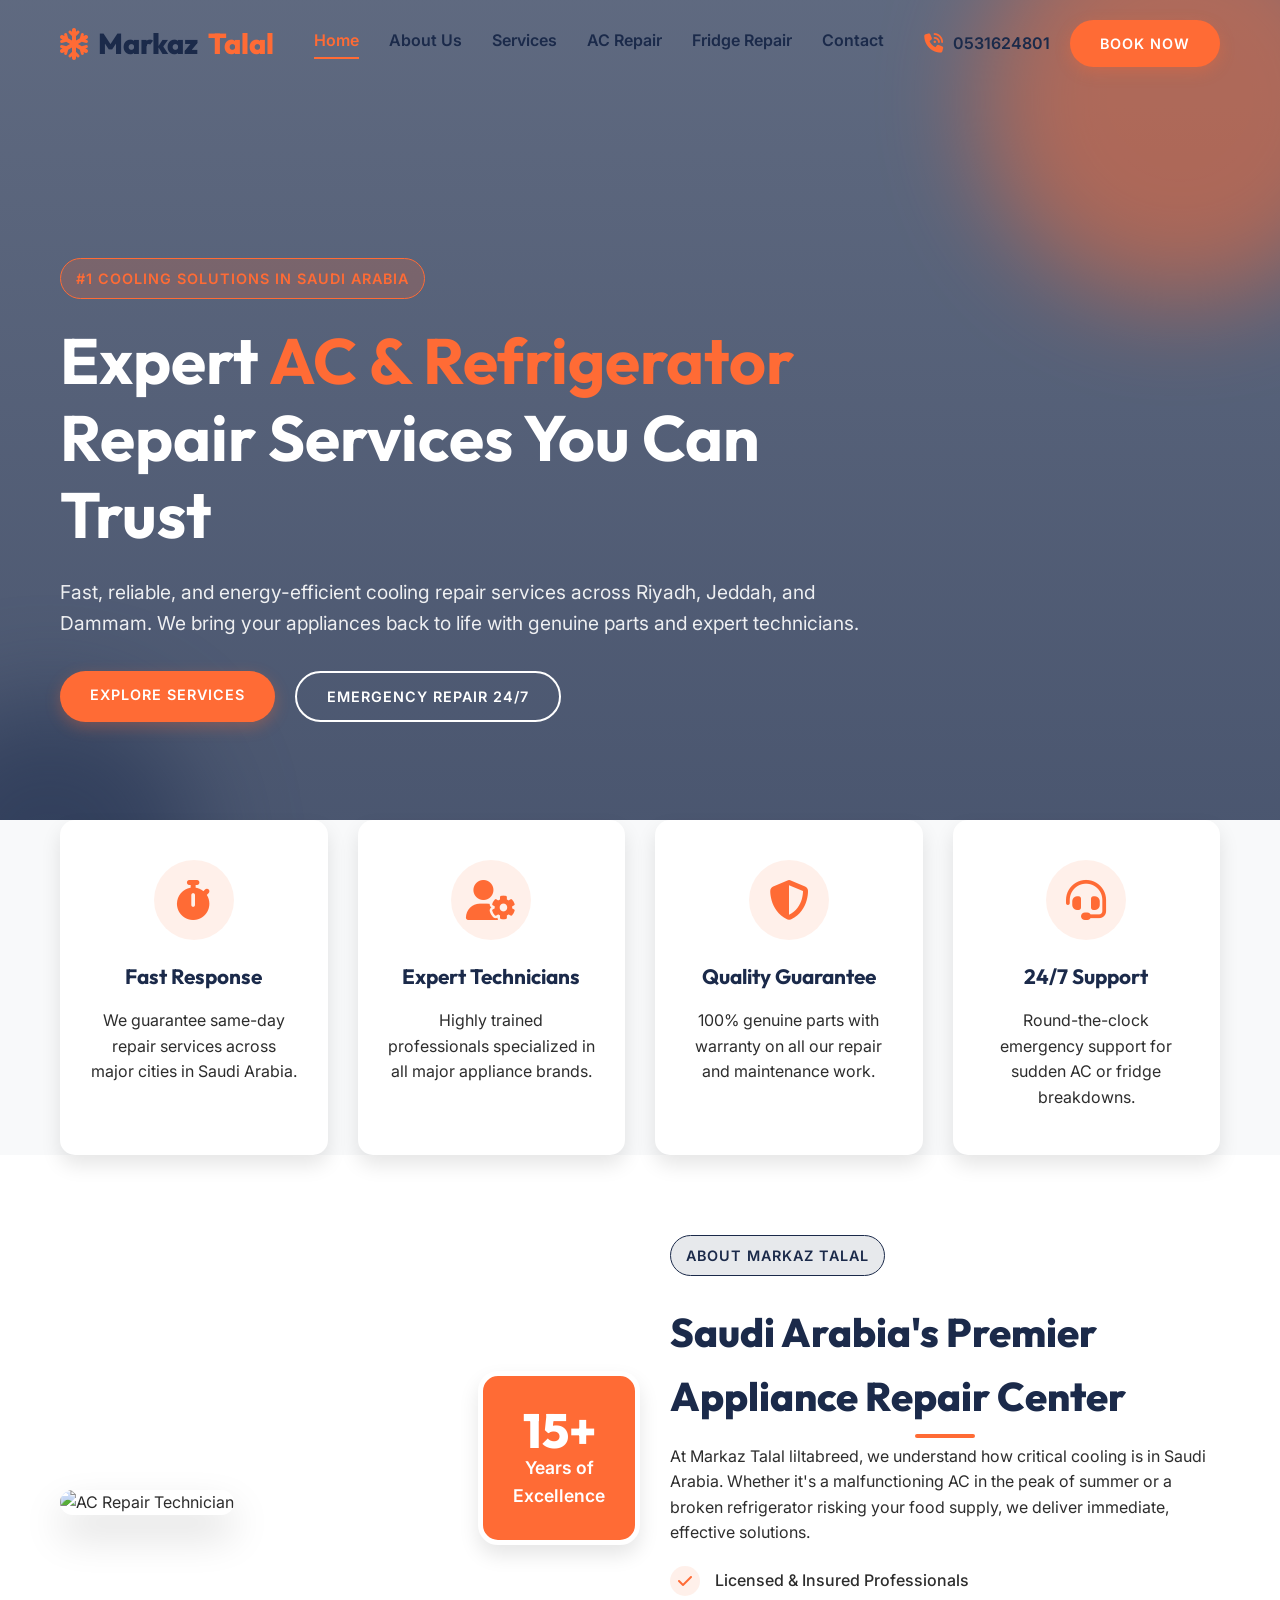
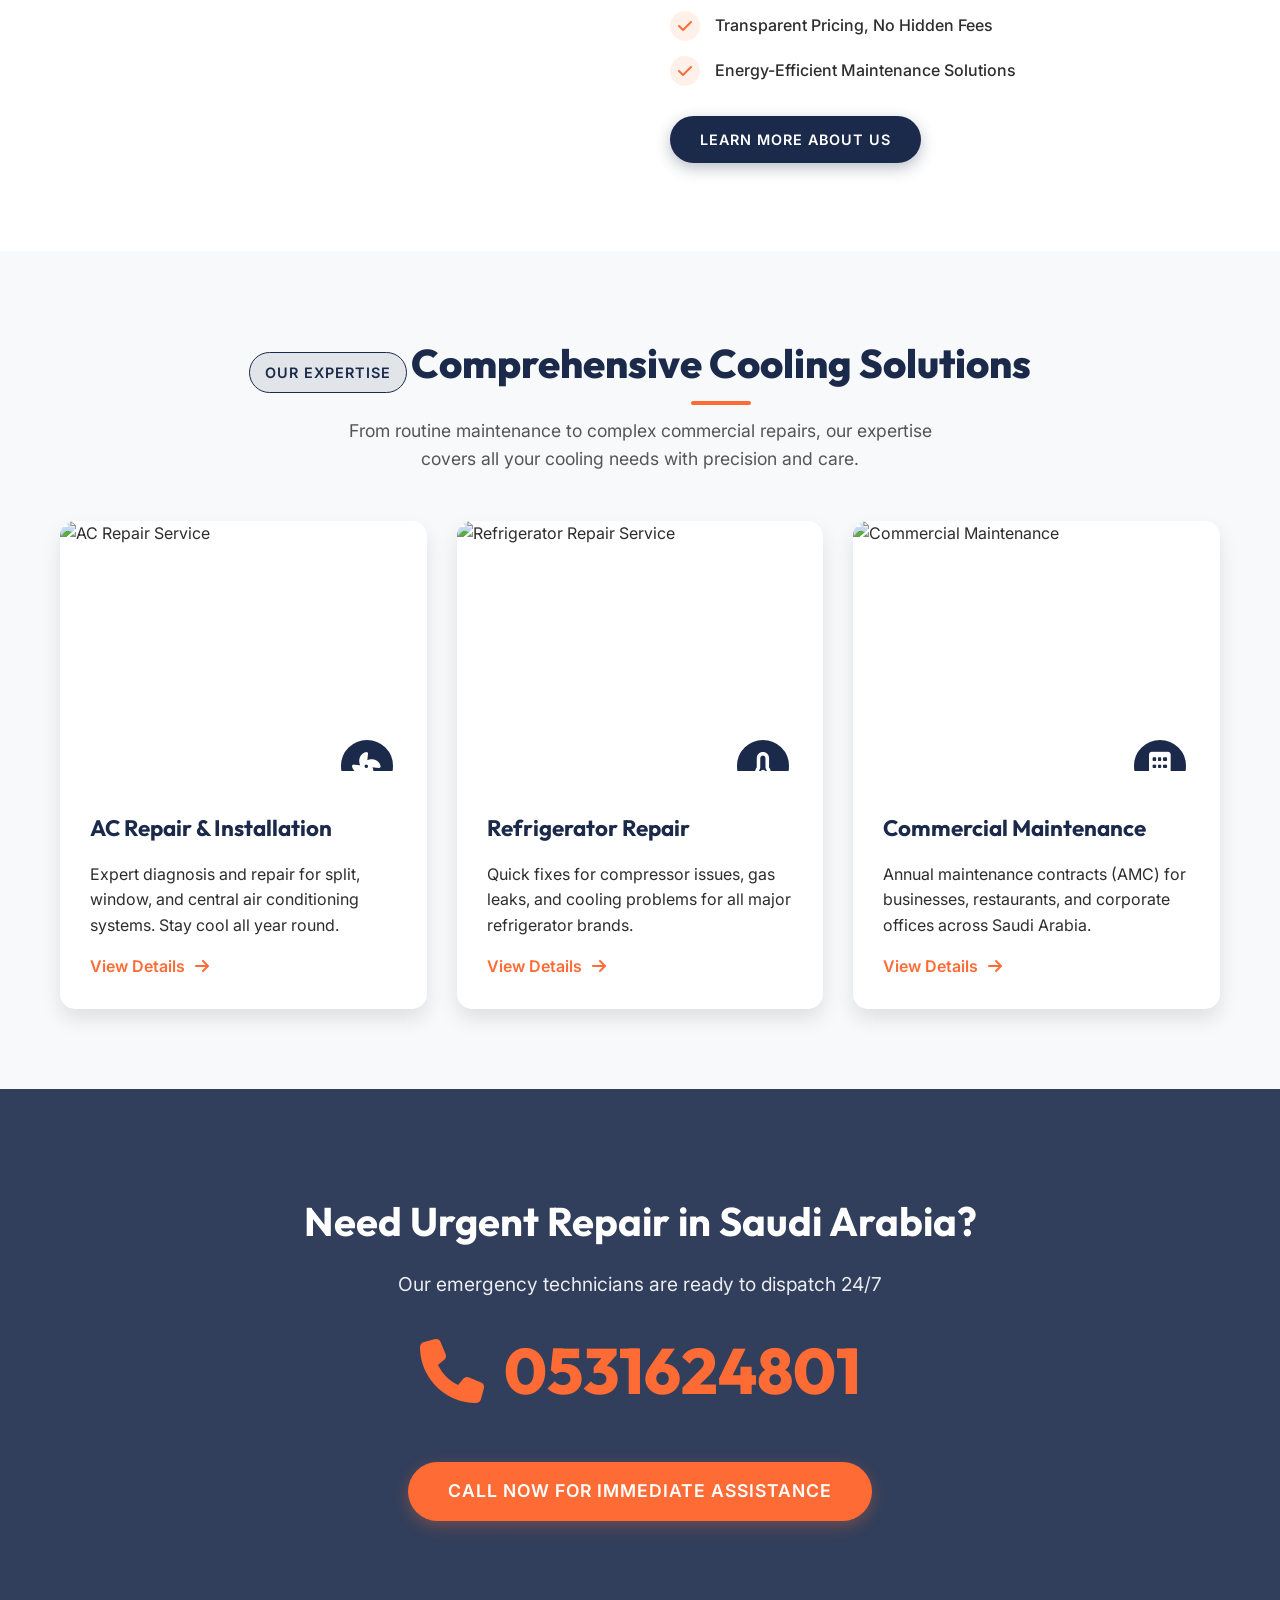
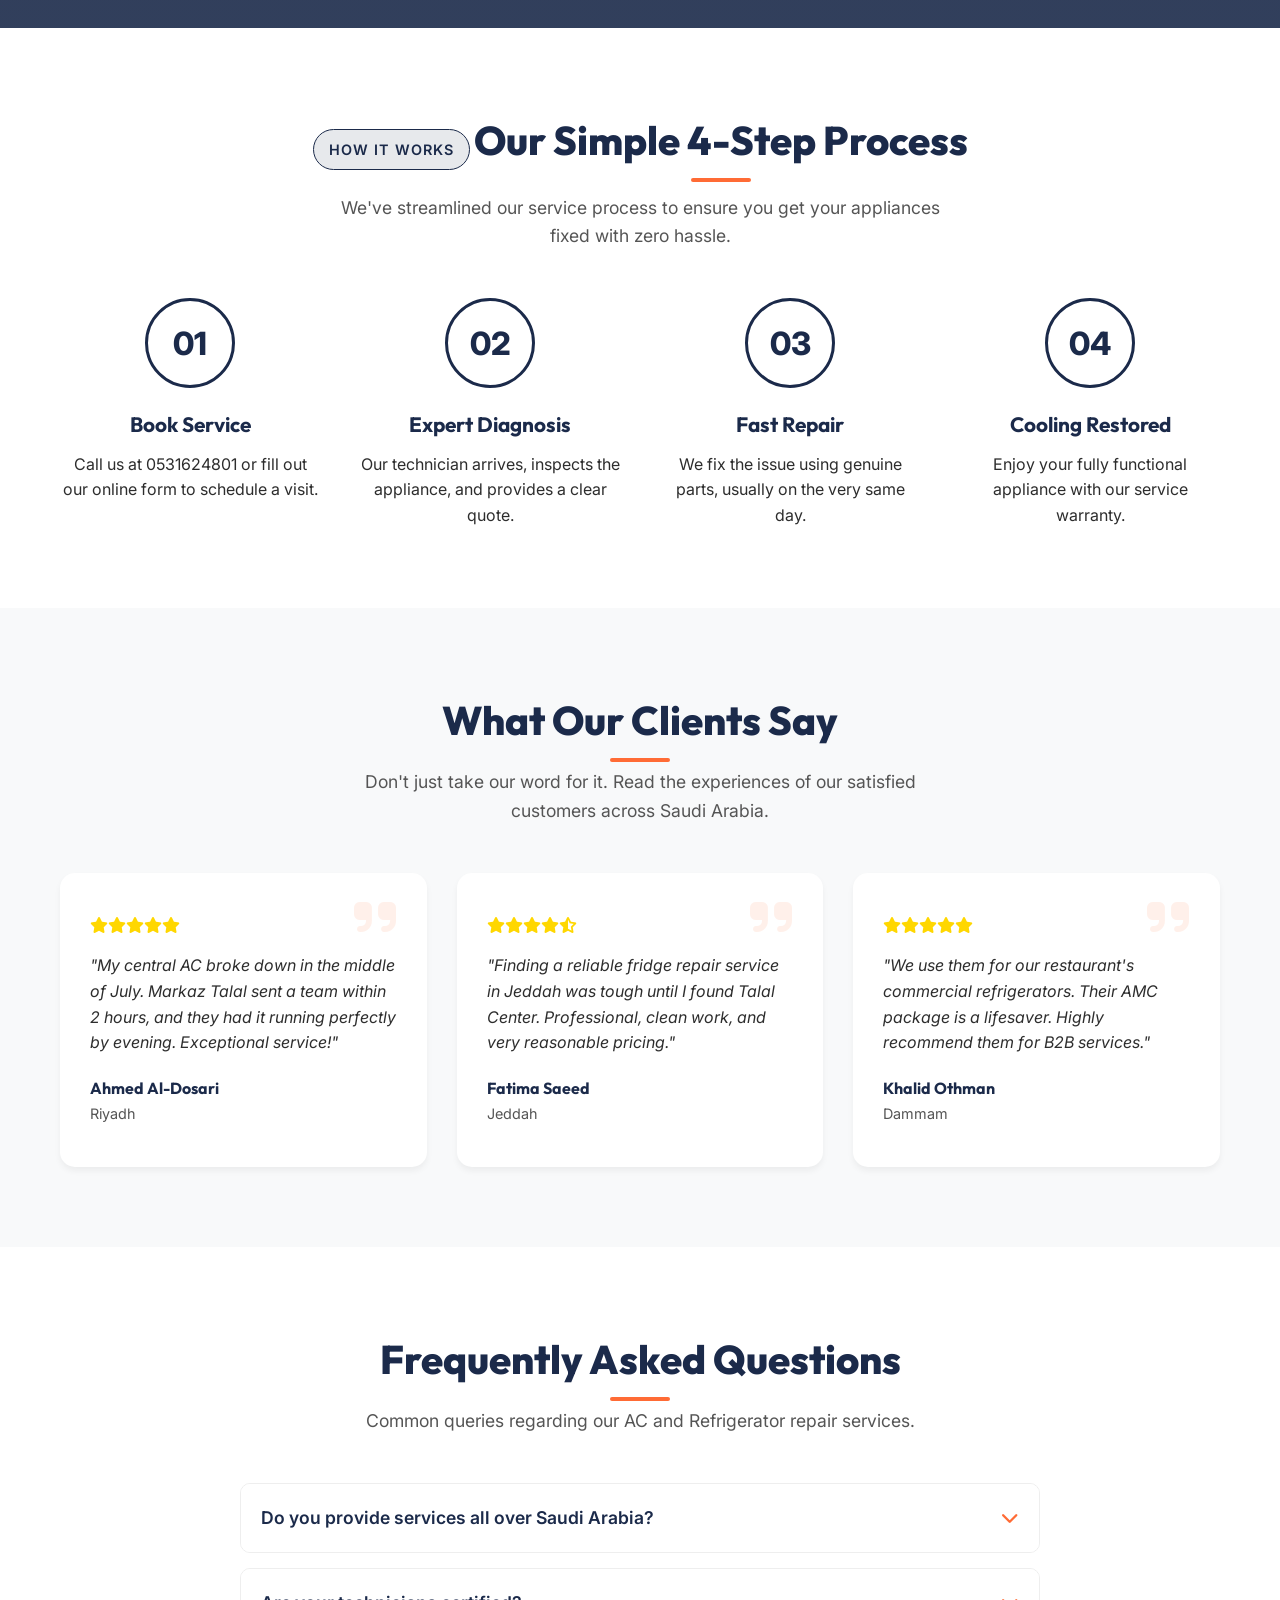
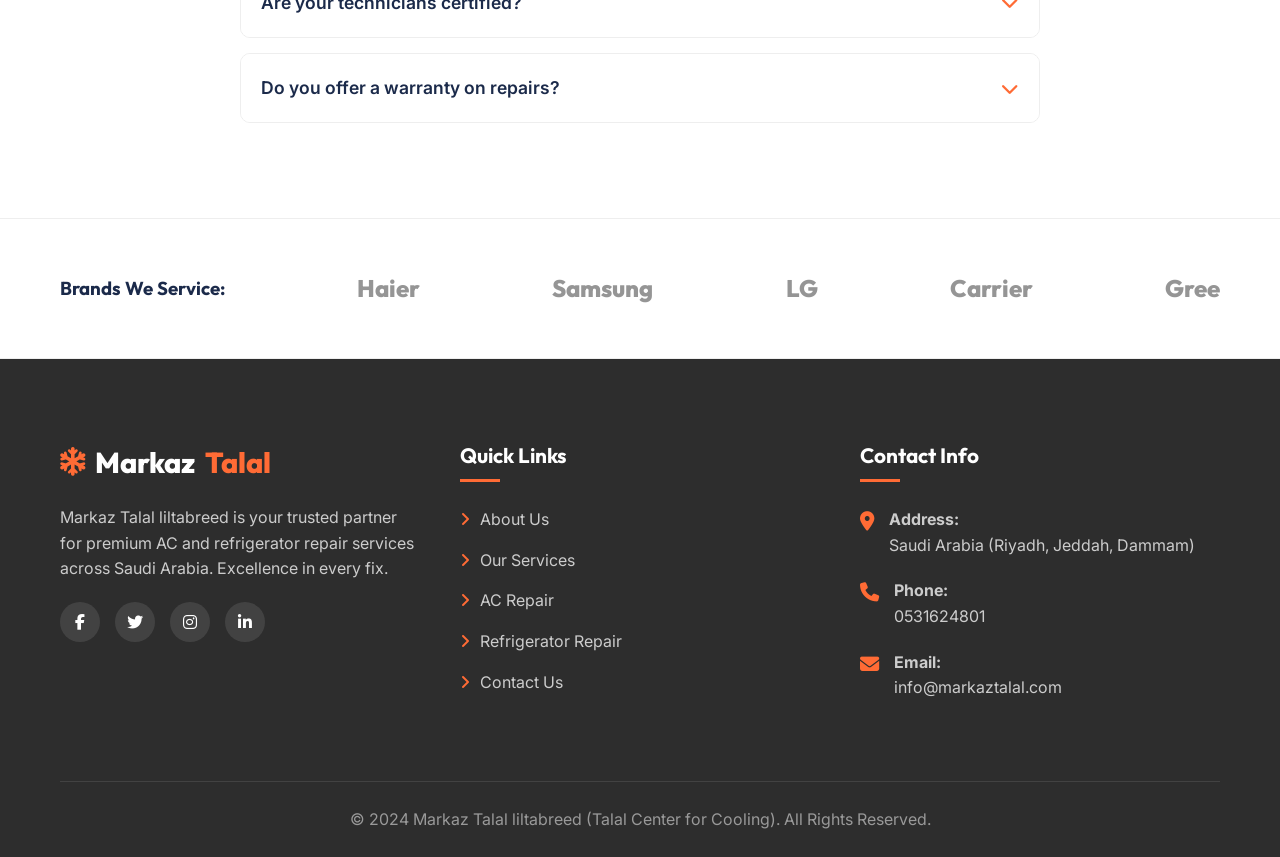
==== index.html @ 52001860 "Initial" ====
<!DOCTYPE html>
<html lang="en">
<head>
  <meta charset="UTF-8">
  <meta name="viewport" content="width=device-width, initial-scale=1.0">
  <meta name="description" content="Markaz Talal liltabreed (Talal Center for Cooling) provides professional AC, Refrigerator, and home appliance repair services in Saudi Arabia. 24/7 Emergency support.">
  <meta name="keywords" content="AC repair in Riyadh, refrigerator repair service Jeddah, best AC technician Saudi Arabia, 24/7 AC repair, emergency fridge repair">
  <title>Markaz Talal liltabreed | Premium AC & Refrigerator Repair Services in Saudi Arabia</title>
  
  <!-- FontAwesome -->
  <link rel="stylesheet" href="https://cdnjs.cloudflare.com/ajax/libs/font-awesome/6.4.0/css/all.min.css">
  
  <!-- Custom CSS -->
  <link rel="stylesheet" href="css/style.css">
</head>
<body>

  <!-- Section 1: Header / Navigation -->
  <header class="header">
    <div class="container nav-container">
      <a href="index.html" class="logo">
        <i class="fa-solid fa-snowflake"></i>
        Markaz <span>Talal</span>
      </a>
      
      <div class="mobile-toggle">
        <i class="fa-solid fa-bars"></i>
      </div>

      <nav class="nav-menu">
        <a href="index.html" class="nav-link active">Home</a>
        <a href="about.html" class="nav-link">About Us</a>
        <a href="services.html" class="nav-link">Services</a>
        <a href="ac-repair.html" class="nav-link">AC Repair</a>
        <a href="fridge-repair.html" class="nav-link">Fridge Repair</a>
        <a href="contact.html" class="nav-link">Contact</a>
      </nav>

      <div class="nav-actions">
        <div class="contact-info-top">
          <i class="fa-solid fa-phone-volume pulse-icon"></i>
          <span>0531624801</span>
        </div>
        <a href="contact.html" class="btn btn-primary">Book Now</a>
      </div>
    </div>
  </header>

  <!-- Section 2: Hero -->
  <section class="hero">
    <div class="shape shape-1"></div>
    <div class="shape shape-2"></div>
    <div class="container relative">
      <div class="hero-content fade-up">
        <span class="hero-subtitle">#1 Cooling Solutions in Saudi Arabia</span>
        <h1 class="hero-title">Expert <span>AC & Refrigerator</span> Repair Services You Can Trust</h1>
        <p class="hero-text">Fast, reliable, and energy-efficient cooling repair services across Riyadh, Jeddah, and Dammam. We bring your appliances back to life with genuine parts and expert technicians.</p>
        <div class="hero-buttons">
          <a href="services.html" class="btn btn-primary">Explore Services</a>
          <a href="contact.html" class="btn btn-outline">Emergency Repair 24/7</a>
        </div>
      </div>
    </div>
  </section>

  <!-- Section 3: Features (Why Choose Us) -->
  <section class="features">
    <div class="container">
      <div class="features-grid">
        <div class="feature-card fade-up">
          <div class="feature-icon"><i class="fa-solid fa-stopwatch"></i></div>
          <h3 class="feature-title">Fast Response</h3>
          <p>We guarantee same-day repair services across major cities in Saudi Arabia.</p>
        </div>
        <div class="feature-card fade-up" style="transition-delay: 0.1s;">
          <div class="feature-icon"><i class="fa-solid fa-user-gear"></i></div>
          <h3 class="feature-title">Expert Technicians</h3>
          <p>Highly trained professionals specialized in all major appliance brands.</p>
        </div>
        <div class="feature-card fade-up" style="transition-delay: 0.2s;">
          <div class="feature-icon"><i class="fa-solid fa-shield-halved"></i></div>
          <h3 class="feature-title">Quality Guarantee</h3>
          <p>100% genuine parts with warranty on all our repair and maintenance work.</p>
        </div>
        <div class="feature-card fade-up" style="transition-delay: 0.3s;">
          <div class="feature-icon"><i class="fa-solid fa-headset"></i></div>
          <h3 class="feature-title">24/7 Support</h3>
          <p>Round-the-clock emergency support for sudden AC or fridge breakdowns.</p>
        </div>
      </div>
    </div>
  </section>

  <!-- Section 4: About Us Preview -->
  <section class="about section-padding">
    <div class="container">
      <div class="about-container">
        <div class="about-image fade-up">
          <img src="https://images.unsplash.com/photo-1621905252507-b35492cc74b4?ixlib=rb-4.0.3&auto=format&fit=crop&w=800&q=80" alt="AC Repair Technician" class="about-img-main">
          <div class="about-experience">
            <div class="exp-years">15+</div>
            <div class="exp-text">Years of<br>Excellence</div>
          </div>
        </div>
        <div class="about-content fade-up" style="transition-delay: 0.2s;">
          <span class="hero-subtitle" style="color: var(--primary-navy); border-color: var(--primary-navy); background: rgba(27, 42, 74, 0.1);">About Markaz Talal</span>
          <h2 class="section-title">Saudi Arabia's Premier Appliance Repair Center</h2>
          <p>At Markaz Talal liltabreed, we understand how critical cooling is in Saudi Arabia. Whether it's a malfunctioning AC in the peak of summer or a broken refrigerator risking your food supply, we deliver immediate, effective solutions.</p>
          <ul class="about-list">
            <li><i class="fa-solid fa-check"></i> Licensed & Insured Professionals</li>
            <li><i class="fa-solid fa-check"></i> Transparent Pricing, No Hidden Fees</li>
            <li><i class="fa-solid fa-check"></i> Energy-Efficient Maintenance Solutions</li>
          </ul>
          <a href="about.html" class="btn btn-secondary">Learn More About Us</a>
        </div>
      </div>
    </div>
  </section>

  <!-- Section 5: Services Overview -->
  <section class="services section-padding">
    <div class="container">
      <div class="text-center fade-up">
        <span class="hero-subtitle" style="color: var(--primary-navy); border-color: var(--primary-navy); background: rgba(27, 42, 74, 0.1);">Our Expertise</span>
        <h2 class="section-title">Comprehensive Cooling Solutions</h2>
        <p class="section-subtitle">From routine maintenance to complex commercial repairs, our expertise covers all your cooling needs with precision and care.</p>
      </div>

      <div class="services-grid">
        <!-- Service 1 -->
        <div class="service-card fade-up">
          <div class="service-img">
            <img src="https://images.unsplash.com/photo-1621905251918-4841c4b4f35e?ixlib=rb-4.0.3&auto=format&fit=crop&w=600&q=80" alt="AC Repair Service">
            <div class="service-icon-floating"><i class="fa-solid fa-fan"></i></div>
          </div>
          <div class="service-content">
            <h3 class="service-title">AC Repair & Installation</h3>
            <p>Expert diagnosis and repair for split, window, and central air conditioning systems. Stay cool all year round.</p>
            <a href="ac-repair.html" class="service-link">View Details <i class="fa-solid fa-arrow-right"></i></a>
          </div>
        </div>
        <!-- Service 2 -->
        <div class="service-card fade-up" style="transition-delay: 0.1s;">
          <div class="service-img">
            <img src="https://images.unsplash.com/photo-1584260783398-e7fdf13d50f8?ixlib=rb-4.0.3&auto=format&fit=crop&w=600&q=80" alt="Refrigerator Repair Service">
            <div class="service-icon-floating"><i class="fa-solid fa-temperature-empty"></i></div>
          </div>
          <div class="service-content">
            <h3 class="service-title">Refrigerator Repair</h3>
            <p>Quick fixes for compressor issues, gas leaks, and cooling problems for all major refrigerator brands.</p>
            <a href="fridge-repair.html" class="service-link">View Details <i class="fa-solid fa-arrow-right"></i></a>
          </div>
        </div>
        <!-- Service 3 -->
        <div class="service-card fade-up" style="transition-delay: 0.2s;">
          <div class="service-img">
            <img src="https://images.unsplash.com/photo-1504328345606-18bbc8c9d7d1?ixlib=rb-4.0.3&auto=format&fit=crop&w=600&q=80" alt="Commercial Maintenance">
            <div class="service-icon-floating"><i class="fa-solid fa-building"></i></div>
          </div>
          <div class="service-content">
            <h3 class="service-title">Commercial Maintenance</h3>
            <p>Annual maintenance contracts (AMC) for businesses, restaurants, and corporate offices across Saudi Arabia.</p>
            <a href="services.html" class="service-link">View Details <i class="fa-solid fa-arrow-right"></i></a>
          </div>
        </div>
      </div>
    </div>
  </section>

  <!-- Section 6: Emergency CTA -->
  <section class="emergency-cta fade-up">
    <div class="container">
      <h2>Need Urgent Repair in Saudi Arabia?</h2>
      <p style="font-size: 1.2rem; margin-top: 10px; opacity: 0.9;">Our emergency technicians are ready to dispatch 24/7</p>
      <div class="emergency-phone">
        <i class="fa-solid fa-phone"></i> 0531624801
      </div>
      <a href="contact.html" class="btn btn-primary" style="margin-top: 20px; font-size: 1.1rem; padding: 15px 40px;">Call Now for Immediate Assistance</a>
    </div>
  </section>

  <!-- Section 7: Process -->
  <section class="process section-padding">
    <div class="container">
      <div class="text-center fade-up">
        <span class="hero-subtitle" style="color: var(--primary-navy); border-color: var(--primary-navy); background: rgba(27, 42, 74, 0.1);">How It Works</span>
        <h2 class="section-title">Our Simple 4-Step Process</h2>
        <p class="section-subtitle">We've streamlined our service process to ensure you get your appliances fixed with zero hassle.</p>
      </div>

      <div class="process-grid">
        <div class="process-step fade-up">
          <div class="step-number">01</div>
          <h3 class="step-title">Book Service</h3>
          <p>Call us at 0531624801 or fill out our online form to schedule a visit.</p>
        </div>
        <div class="process-step fade-up" style="transition-delay: 0.1s;">
          <div class="step-number">02</div>
          <h3 class="step-title">Expert Diagnosis</h3>
          <p>Our technician arrives, inspects the appliance, and provides a clear quote.</p>
        </div>
        <div class="process-step fade-up" style="transition-delay: 0.2s;">
          <div class="step-number">03</div>
          <h3 class="step-title">Fast Repair</h3>
          <p>We fix the issue using genuine parts, usually on the very same day.</p>
        </div>
        <div class="process-step fade-up" style="transition-delay: 0.3s;">
          <div class="step-number">04</div>
          <h3 class="step-title">Cooling Restored</h3>
          <p>Enjoy your fully functional appliance with our service warranty.</p>
        </div>
      </div>
    </div>
  </section>

  <!-- Section 8: Testimonials -->
  <section class="testimonials section-padding">
    <div class="container">
      <div class="text-center fade-up">
        <h2 class="section-title">What Our Clients Say</h2>
        <p class="section-subtitle">Don't just take our word for it. Read the experiences of our satisfied customers across Saudi Arabia.</p>
      </div>

      <div class="testimonial-grid">
        <div class="testimonial-card fade-up">
          <i class="fa-solid fa-quote-right quote-icon"></i>
          <div class="rating">
            <i class="fa-solid fa-star"></i><i class="fa-solid fa-star"></i><i class="fa-solid fa-star"></i><i class="fa-solid fa-star"></i><i class="fa-solid fa-star"></i>
          </div>
          <p class="testimonial-text">"My central AC broke down in the middle of July. Markaz Talal sent a team within 2 hours, and they had it running perfectly by evening. Exceptional service!"</p>
          <div class="client-info">
            <div class="client-details">
              <h4 class="client-name">Ahmed Al-Dosari</h4>
              <span class="client-loc">Riyadh</span>
            </div>
          </div>
        </div>
        
        <div class="testimonial-card fade-up" style="transition-delay: 0.1s;">
          <i class="fa-solid fa-quote-right quote-icon"></i>
          <div class="rating">
            <i class="fa-solid fa-star"></i><i class="fa-solid fa-star"></i><i class="fa-solid fa-star"></i><i class="fa-solid fa-star"></i><i class="fa-solid fa-star-half-stroke"></i>
          </div>
          <p class="testimonial-text">"Finding a reliable fridge repair service in Jeddah was tough until I found Talal Center. Professional, clean work, and very reasonable pricing."</p>
          <div class="client-info">
            <div class="client-details">
              <h4 class="client-name">Fatima Saeed</h4>
              <span class="client-loc">Jeddah</span>
            </div>
          </div>
        </div>

        <div class="testimonial-card fade-up" style="transition-delay: 0.2s;">
          <i class="fa-solid fa-quote-right quote-icon"></i>
          <div class="rating">
            <i class="fa-solid fa-star"></i><i class="fa-solid fa-star"></i><i class="fa-solid fa-star"></i><i class="fa-solid fa-star"></i><i class="fa-solid fa-star"></i>
          </div>
          <p class="testimonial-text">"We use them for our restaurant's commercial refrigerators. Their AMC package is a lifesaver. Highly recommend them for B2B services."</p>
          <div class="client-info">
            <div class="client-details">
              <h4 class="client-name">Khalid Othman</h4>
              <span class="client-loc">Dammam</span>
            </div>
          </div>
        </div>
      </div>
    </div>
  </section>

  <!-- Section 9: FAQ -->
  <section class="faq section-padding">
    <div class="container">
      <div class="text-center fade-up">
        <h2 class="section-title">Frequently Asked Questions</h2>
        <p class="section-subtitle">Common queries regarding our AC and Refrigerator repair services.</p>
      </div>

      <div class="faq-container fade-up">
        <div class="faq-item">
          <div class="faq-question">
            Do you provide services all over Saudi Arabia?
            <i class="fa-solid fa-chevron-down"></i>
          </div>
          <div class="faq-answer">
            <p>We primarily operate in major cities including Riyadh, Jeddah, Dammam, and Al Khobar. We are continually expanding our reach to serve more areas across the Kingdom.</p>
          </div>
        </div>
        
        <div class="faq-item">
          <div class="faq-question">
            Are your technicians certified?
            <i class="fa-solid fa-chevron-down"></i>
          </div>
          <div class="faq-answer">
            <p>Yes, all our technicians undergo rigorous training and are certified to handle complex repairs for all leading brands like Haier, Samsung, LG, and more.</p>
          </div>
        </div>

        <div class="faq-item">
          <div class="faq-question">
            Do you offer a warranty on repairs?
            <i class="fa-solid fa-chevron-down"></i>
          </div>
          <div class="faq-answer">
            <p>Absolutely. We provide a service warranty on our labor and any spare parts replaced during the repair process, ensuring your peace of mind.</p>
          </div>
        </div>
      </div>
    </div>
  </section>

  <!-- Section 10: Brands -->
  <section class="brands fade-up">
    <div class="container">
      <div class="brand-scroll">
        <h3 style="color: var(--primary-navy); margin: 0;">Brands We Service:</h3>
        <span class="brand-item" style="font-size: 1.5rem; font-weight: 800; font-family: 'Outfit';">Haier</span>
        <span class="brand-item" style="font-size: 1.5rem; font-weight: 800; font-family: 'Outfit';">Samsung</span>
        <span class="brand-item" style="font-size: 1.5rem; font-weight: 800; font-family: 'Outfit';">LG</span>
        <span class="brand-item" style="font-size: 1.5rem; font-weight: 800; font-family: 'Outfit';">Carrier</span>
        <span class="brand-item" style="font-size: 1.5rem; font-weight: 800; font-family: 'Outfit';">Gree</span>
      </div>
    </div>
  </section>

  <!-- Section 11: Contact Map Footer Integration -->
  <footer class="footer">
    <div class="container">
      <div class="footer-top">
        <div class="footer-col">
          <a href="index.html" class="footer-logo">
            <i class="fa-solid fa-snowflake"></i>
            Markaz <span>Talal</span>
          </a>
          <p class="footer-desc">Markaz Talal liltabreed is your trusted partner for premium AC and refrigerator repair services across Saudi Arabia. Excellence in every fix.</p>
          <div class="social-links">
            <a href="#" class="social-link"><i class="fa-brands fa-facebook-f"></i></a>
            <a href="#" class="social-link"><i class="fa-brands fa-twitter"></i></a>
            <a href="#" class="social-link"><i class="fa-brands fa-instagram"></i></a>
            <a href="#" class="social-link"><i class="fa-brands fa-linkedin-in"></i></a>
          </div>
        </div>

        <div class="footer-col">
          <h4 class="footer-title">Quick Links</h4>
          <ul class="footer-links">
            <li><a href="about.html">About Us</a></li>
            <li><a href="services.html">Our Services</a></li>
            <li><a href="ac-repair.html">AC Repair</a></li>
            <li><a href="fridge-repair.html">Refrigerator Repair</a></li>
            <li><a href="contact.html">Contact Us</a></li>
          </ul>
        </div>

        <div class="footer-col">
          <h4 class="footer-title">Contact Info</h4>
          <ul class="footer-contact">
            <li>
              <i class="fa-solid fa-location-dot"></i>
              <div>
                <strong>Address:</strong><br>
                Saudi Arabia (Riyadh, Jeddah, Dammam)
              </div>
            </li>
            <li>
              <i class="fa-solid fa-phone"></i>
              <div>
                <strong>Phone:</strong><br>
                0531624801
              </div>
            </li>
            <li>
              <i class="fa-solid fa-envelope"></i>
              <div>
                <strong>Email:</strong><br>
                info@markaztalal.com
              </div>
            </li>
          </ul>
        </div>
      </div>

      <div class="footer-bottom">
        <p>&copy; 2024 Markaz Talal liltabreed (Talal Center for Cooling). All Rights Reserved.</p>
      </div>
    </div>
  </footer>

  <script src="js/main.js"></script>
</body>
</html>
---- css/style.css ----
/* Google Fonts */
@import url('https://fonts.googleapis.com/css2?family=Inter:wght@300;400;500;600;700&family=Outfit:wght@400;600;800&display=swap');

/* CSS Variables */
:root {
  --primary-orange: #FF6B35;
  --primary-charcoal: #2D2D2D;
  --primary-white: #FFFFFF;
  --primary-navy: #1B2A4A;
  --bg-light: #f8f9fa;
  --text-gray: #555555;
  --shadow-sm: 0 4px 6px rgba(0,0,0,0.05);
  --shadow-md: 0 10px 20px rgba(0,0,0,0.1);
  --shadow-lg: 0 20px 40px rgba(0,0,0,0.15);
  --transition: all 0.3s cubic-bezier(0.25, 0.8, 0.25, 1);
  --glass-bg: rgba(255, 255, 255, 0.85);
  --glass-border: rgba(255, 255, 255, 0.18);
}

/* Base Styles */
* {
  margin: 0;
  padding: 0;
  box-sizing: border-box;
}

html {
  scroll-behavior: smooth;
}

body {
  font-family: 'Inter', sans-serif;
  color: var(--primary-charcoal);
  background-color: var(--primary-white);
  line-height: 1.6;
  overflow-x: hidden;
}

h1, h2, h3, h4, h5, h6 {
  font-family: 'Outfit', sans-serif;
  color: var(--primary-navy);
  margin-bottom: 1rem;
}

a {
  text-decoration: none;
  color: inherit;
  transition: var(--transition);
}

ul {
  list-style: none;
}

img {
  max-width: 100%;
  height: auto;
}

/* Utilities */
.container {
  width: 100%;
  max-width: 1200px;
  margin: 0 auto;
  padding: 0 20px;
}

.section-padding {
  padding: 80px 0;
}

.text-center {
  text-align: center;
}

.section-title {
  font-size: 2.5rem;
  font-weight: 800;
  margin-bottom: 1rem;
  position: relative;
  display: inline-block;
}

.section-title::after {
  content: '';
  position: absolute;
  bottom: -10px;
  left: 50%;
  transform: translateX(-50%);
  width: 60px;
  height: 4px;
  background-color: var(--primary-orange);
  border-radius: 2px;
}

.section-subtitle {
  color: var(--text-gray);
  max-width: 600px;
  margin: 0 auto 3rem auto;
  font-size: 1.1rem;
}

/* Buttons */
.btn {
  display: inline-block;
  padding: 12px 30px;
  border-radius: 50px;
  font-weight: 600;
  cursor: pointer;
  border: none;
  transition: var(--transition);
  text-transform: uppercase;
  letter-spacing: 1px;
  font-size: 0.9rem;
  position: relative;
  overflow: hidden;
  z-index: 1;
}

.btn-primary {
  background-color: var(--primary-orange);
  color: var(--primary-white);
  box-shadow: 0 5px 15px rgba(255, 107, 53, 0.3);
}

.btn-primary::before {
  content: '';
  position: absolute;
  top: 0;
  left: 0;
  width: 0%;
  height: 100%;
  background-color: var(--primary-navy);
  transition: var(--transition);
  z-index: -1;
}

.btn-primary:hover {
  color: var(--primary-white);
  box-shadow: 0 8px 20px rgba(27, 42, 74, 0.4);
}

.btn-primary:hover::before {
  width: 100%;
}

.btn-secondary {
  background-color: var(--primary-navy);
  color: var(--primary-white);
  box-shadow: 0 5px 15px rgba(27, 42, 74, 0.3);
}

.btn-secondary::before {
  content: '';
  position: absolute;
  top: 0;
  left: 0;
  width: 0%;
  height: 100%;
  background-color: var(--primary-orange);
  transition: var(--transition);
  z-index: -1;
}

.btn-secondary:hover {
  color: var(--primary-white);
  box-shadow: 0 8px 20px rgba(255, 107, 53, 0.4);
}

.btn-secondary:hover::before {
  width: 100%;
}

.btn-outline {
  background-color: transparent;
  color: var(--primary-white);
  border: 2px solid var(--primary-white);
}

.btn-outline:hover {
  background-color: var(--primary-white);
  color: var(--primary-navy);
}

/* Header & Navigation */
.header {
  position: fixed;
  top: 0;
  left: 0;
  width: 100%;
  z-index: 1000;
  transition: var(--transition);
  padding: 20px 0;
}

.header.scrolled {
  background: var(--glass-bg);
  backdrop-filter: blur(10px);
  -webkit-backdrop-filter: blur(10px);
  padding: 15px 0;
  box-shadow: var(--shadow-md);
}

.nav-container {
  display: flex;
  justify-content: space-between;
  align-items: center;
}

.logo {
  font-family: 'Outfit', sans-serif;
  font-size: 1.8rem;
  font-weight: 800;
  color: var(--primary-navy);
  display: flex;
  align-items: center;
  gap: 10px;
}

.logo span {
  color: var(--primary-orange);
}

.logo i {
  font-size: 2rem;
  color: var(--primary-orange);
}

.nav-menu {
  display: flex;
  gap: 30px;
}

.nav-link {
  font-weight: 600;
  color: var(--primary-navy);
  position: relative;
  padding-bottom: 5px;
}

.header.scrolled .nav-link {
  color: var(--primary-navy);
}

.nav-link::after {
  content: '';
  position: absolute;
  bottom: 0;
  left: 0;
  width: 0%;
  height: 2px;
  background-color: var(--primary-orange);
  transition: var(--transition);
}

.nav-link:hover::after,
.nav-link.active::after {
  width: 100%;
}

.nav-link:hover,
.nav-link.active {
  color: var(--primary-orange);
}

.nav-actions {
  display: flex;
  align-items: center;
  gap: 20px;
}

.contact-info-top {
  display: flex;
  align-items: center;
  gap: 10px;
  font-weight: 600;
  color: var(--primary-navy);
}

.contact-info-top i {
  color: var(--primary-orange);
  font-size: 1.2rem;
}

.mobile-toggle {
  display: none;
  font-size: 1.5rem;
  color: var(--primary-navy);
  cursor: pointer;
}

/* Hero Section */
.hero {
  height: 100vh;
  min-height: 600px;
  background: linear-gradient(rgba(27, 42, 74, 0.7), rgba(27, 42, 74, 0.8)), url('https://images.unsplash.com/photo-1581094288338-2314dddb7ece?ixlib=rb-4.0.3&auto=format&fit=crop&w=1920&q=80') center/cover no-repeat;
  display: flex;
  align-items: center;
  position: relative;
  padding-top: 80px;
}

.hero-content {
  max-width: 800px;
  color: var(--primary-white);
}

.hero-subtitle {
  display: inline-block;
  padding: 8px 15px;
  background-color: rgba(255, 107, 53, 0.2);
  border: 1px solid var(--primary-orange);
  border-radius: 30px;
  color: var(--primary-orange);
  font-weight: 600;
  margin-bottom: 1.5rem;
  letter-spacing: 1px;
  text-transform: uppercase;
  font-size: 0.9rem;
}

.hero-title {
  color: var(--primary-white);
  font-size: 4rem;
  line-height: 1.2;
  margin-bottom: 1.5rem;
}

.hero-title span {
  color: var(--primary-orange);
}

.hero-text {
  font-size: 1.2rem;
  margin-bottom: 2rem;
  opacity: 0.9;
}

.hero-buttons {
  display: flex;
  gap: 20px;
}

/* Floating Elements for Premium Feel */
.shape {
  position: absolute;
  filter: blur(50px);
  z-index: 0;
  opacity: 0.5;
}

.shape-1 {
  top: -100px;
  right: -100px;
  width: 400px;
  height: 400px;
  background: var(--primary-orange);
  border-radius: 50%;
}

.shape-2 {
  bottom: -100px;
  left: -100px;
  width: 300px;
  height: 300px;
  background: var(--primary-navy);
  border-radius: 50%;
}

/* Features Section (Why Choose Us) */
.features {
  background-color: var(--bg-light);
  position: relative;
  z-index: 1;
}

.features-grid {
  display: grid;
  grid-template-columns: repeat(auto-fit, minmax(250px, 1fr));
  gap: 30px;
  margin-top: -80px;
}

.feature-card {
  background: var(--primary-white);
  padding: 40px 30px;
  border-radius: 15px;
  box-shadow: var(--shadow-md);
  text-align: center;
  transition: var(--transition);
  position: relative;
  overflow: hidden;
  z-index: 1;
  border-bottom: 4px solid transparent;
}

.feature-card:hover {
  transform: translateY(-10px);
  box-shadow: var(--shadow-lg);
  border-bottom-color: var(--primary-orange);
}

.feature-icon {
  width: 80px;
  height: 80px;
  background-color: rgba(255, 107, 53, 0.1);
  border-radius: 50%;
  display: flex;
  align-items: center;
  justify-content: center;
  margin: 0 auto 20px auto;
  color: var(--primary-orange);
  font-size: 2.5rem;
  transition: var(--transition);
}

.feature-card:hover .feature-icon {
  background-color: var(--primary-orange);
  color: var(--primary-white);
}

.feature-title {
  font-size: 1.3rem;
  margin-bottom: 15px;
}

/* About Section */
.about {
  position: relative;
  overflow: hidden;
}

.about-container {
  display: flex;
  align-items: center;
  gap: 60px;
}

.about-image {
  flex: 1;
  position: relative;
}

.about-img-main {
  border-radius: 20px;
  box-shadow: var(--shadow-lg);
  position: relative;
  z-index: 2;
}

.about-experience {
  position: absolute;
  bottom: -30px;
  right: -30px;
  background: var(--primary-orange);
  color: var(--primary-white);
  padding: 30px;
  border-radius: 20px;
  box-shadow: var(--shadow-md);
  z-index: 3;
  text-align: center;
  border: 5px solid var(--primary-white);
}

.exp-years {
  font-size: 3rem;
  font-weight: 800;
  line-height: 1;
  font-family: 'Outfit', sans-serif;
}

.exp-text {
  font-size: 1.1rem;
  font-weight: 600;
}

.about-content {
  flex: 1;
}

.about-list {
  margin: 20px 0 30px 0;
}

.about-list li {
  margin-bottom: 15px;
  display: flex;
  align-items: center;
  gap: 15px;
  font-weight: 500;
}

.about-list i {
  color: var(--primary-orange);
  background: rgba(255, 107, 53, 0.1);
  width: 30px;
  height: 30px;
  display: flex;
  align-items: center;
  justify-content: center;
  border-radius: 50%;
}

/* Services Overview Section */
.services {
  background-color: var(--bg-light);
}

.services-grid {
  display: grid;
  grid-template-columns: repeat(auto-fit, minmax(300px, 1fr));
  gap: 30px;
}

.service-card {
  background: var(--primary-white);
  border-radius: 15px;
  overflow: hidden;
  box-shadow: var(--shadow-md);
  transition: var(--transition);
  group: service;
}

.service-card:hover {
  transform: translateY(-10px);
  box-shadow: var(--shadow-lg);
}

.service-img {
  position: relative;
  height: 250px;
  overflow: hidden;
}

.service-img img {
  width: 100%;
  height: 100%;
  object-fit: cover;
  transition: transform 0.5s ease;
}

.service-card:hover .service-img img {
  transform: scale(1.1);
}

.service-icon-floating {
  position: absolute;
  bottom: -25px;
  right: 30px;
  width: 60px;
  height: 60px;
  background: var(--primary-navy);
  color: var(--primary-white);
  border-radius: 50%;
  display: flex;
  align-items: center;
  justify-content: center;
  font-size: 1.8rem;
  border: 4px solid var(--primary-white);
  z-index: 2;
  transition: var(--transition);
}

.service-card:hover .service-icon-floating {
  background: var(--primary-orange);
  transform: rotateY(360deg);
}

.service-content {
  padding: 40px 30px 30px;
}

.service-title {
  font-size: 1.4rem;
  margin-bottom: 15px;
  transition: var(--transition);
}

.service-card:hover .service-title {
  color: var(--primary-orange);
}

.service-link {
  display: inline-flex;
  align-items: center;
  gap: 10px;
  color: var(--primary-orange);
  font-weight: 600;
  margin-top: 15px;
}

.service-link i {
  transition: var(--transition);
}

.service-link:hover i {
  transform: translateX(5px);
}

/* Emergency CTA Section */
.emergency-cta {
  background: linear-gradient(rgba(27, 42, 74, 0.9), rgba(27, 42, 74, 0.9)), url('https://images.unsplash.com/photo-1621905251189-08b45d6a269e?ixlib=rb-4.0.3&auto=format&fit=crop&w=1920&q=80') center/cover fixed;
  color: var(--primary-white);
  text-align: center;
  padding: 100px 0;
}

.emergency-cta h2 {
  color: var(--primary-white);
  font-size: 2.5rem;
}

.emergency-phone {
  font-size: 4rem;
  font-weight: 800;
  color: var(--primary-orange);
  margin: 20px 0;
  display: flex;
  align-items: center;
  justify-content: center;
  gap: 20px;
  font-family: 'Outfit', sans-serif;
}

.pulse-icon {
  animation: pulse 2s infinite;
}

@keyframes pulse {
  0% { transform: scale(1); box-shadow: 0 0 0 0 rgba(255, 107, 53, 0.7); }
  70% { transform: scale(1.1); box-shadow: 0 0 0 20px rgba(255, 107, 53, 0); }
  100% { transform: scale(1); box-shadow: 0 0 0 0 rgba(255, 107, 53, 0); }
}

/* Process Section */
.process {
  background-color: var(--primary-white);
}

.process-grid {
  display: grid;
  grid-template-columns: repeat(auto-fit, minmax(200px, 1fr));
  gap: 40px;
  text-align: center;
  position: relative;
}

.process-grid::before {
  content: '';
  position: absolute;
  top: 45px;
  left: 10%;
  right: 10%;
  height: 2px;
  background: dashed 2px #ddd;
  z-index: 0;
}

@media (max-width: 992px) {
  .process-grid::before {
    display: none;
  }
}

.process-step {
  position: relative;
  z-index: 1;
}

.step-number {
  width: 90px;
  height: 90px;
  background: var(--primary-white);
  border: 3px solid var(--primary-navy);
  border-radius: 50%;
  display: flex;
  align-items: center;
  justify-content: center;
  font-size: 2rem;
  font-weight: 800;
  color: var(--primary-navy);
  margin: 0 auto 20px auto;
  transition: var(--transition);
  position: relative;
}

.process-step:hover .step-number {
  background: var(--primary-orange);
  border-color: var(--primary-orange);
  color: var(--primary-white);
  transform: scale(1.1);
}

.step-title {
  font-size: 1.3rem;
  margin-bottom: 10px;
}

/* Testimonials Section */
.testimonials {
  background-color: var(--bg-light);
}

.testimonial-grid {
  display: grid;
  grid-template-columns: repeat(auto-fit, minmax(300px, 1fr));
  gap: 30px;
}

.testimonial-card {
  background: var(--primary-white);
  padding: 40px 30px;
  border-radius: 15px;
  box-shadow: var(--shadow-sm);
  position: relative;
  transition: var(--transition);
}

.testimonial-card:hover {
  box-shadow: var(--shadow-md);
  transform: translateY(-5px);
}

.quote-icon {
  position: absolute;
  top: 20px;
  right: 30px;
  font-size: 3rem;
  color: rgba(255, 107, 53, 0.1);
}

.rating {
  color: #FFD700;
  margin-bottom: 15px;
}

.testimonial-text {
  font-style: italic;
  margin-bottom: 20px;
  position: relative;
  z-index: 1;
}

.client-info {
  display: flex;
  align-items: center;
  gap: 15px;
}

.client-img {
  width: 60px;
  height: 60px;
  border-radius: 50%;
  object-fit: cover;
  border: 2px solid var(--primary-orange);
}

.client-name {
  font-weight: 700;
  color: var(--primary-navy);
  margin-bottom: 0;
}

.client-loc {
  font-size: 0.9rem;
  color: var(--text-gray);
}

/* Brands/Partners Section */
.brands {
  padding: 50px 0;
  border-top: 1px solid #eee;
  border-bottom: 1px solid #eee;
  background: var(--primary-white);
}

.brand-scroll {
  display: flex;
  justify-content: space-between;
  align-items: center;
  flex-wrap: wrap;
  gap: 30px;
}

.brand-item {
  opacity: 0.5;
  transition: var(--transition);
  filter: grayscale(100%);
  max-width: 150px;
}

.brand-item:hover {
  opacity: 1;
  filter: grayscale(0%);
}

/* FAQ Section */
.faq {
  background-color: var(--primary-white);
}

.faq-container {
  max-width: 800px;
  margin: 0 auto;
}

.faq-item {
  margin-bottom: 15px;
  border: 1px solid #eee;
  border-radius: 10px;
  overflow: hidden;
}

.faq-question {
  padding: 20px;
  background: var(--primary-white);
  display: flex;
  justify-content: space-between;
  align-items: center;
  cursor: pointer;
  font-weight: 600;
  font-size: 1.1rem;
  color: var(--primary-navy);
  transition: var(--transition);
}

.faq-question:hover {
  background: var(--bg-light);
}

.faq-question i {
  color: var(--primary-orange);
  transition: transform 0.3s ease;
}

.faq-item.active .faq-question i {
  transform: rotate(180deg);
}

.faq-answer {
  padding: 0 20px;
  max-height: 0;
  overflow: hidden;
  transition: max-height 0.3s ease, padding 0.3s ease;
  background: var(--bg-light);
}

.faq-item.active .faq-answer {
  padding: 20px;
  max-height: 500px; /* Arbitrary large value */
}

/* Contact/Map Section */
.contact-section {
  background-color: var(--bg-light);
}

.contact-wrapper {
  display: flex;
  gap: 40px;
  background: var(--primary-white);
  border-radius: 20px;
  overflow: hidden;
  box-shadow: var(--shadow-lg);
}

.contact-info-panel {
  flex: 1;
  padding: 50px;
  background: var(--primary-navy);
  color: var(--primary-white);
}

.contact-info-panel h3 {
  color: var(--primary-white);
  margin-bottom: 30px;
}

.contact-detail {
  display: flex;
  gap: 20px;
  margin-bottom: 30px;
}

.contact-detail i {
  width: 50px;
  height: 50px;
  background: rgba(255, 107, 53, 0.2);
  color: var(--primary-orange);
  border-radius: 50%;
  display: flex;
  align-items: center;
  justify-content: center;
  font-size: 1.5rem;
  flex-shrink: 0;
}

.contact-detail h4 {
  color: var(--primary-white);
  margin-bottom: 5px;
}

.contact-detail p, .contact-detail a {
  color: rgba(255, 255, 255, 0.8);
}

.contact-form-panel {
  flex: 1.5;
  padding: 50px;
}

.form-group {
  margin-bottom: 20px;
}

.form-control {
  width: 100%;
  padding: 15px 20px;
  border: 1px solid #eee;
  border-radius: 10px;
  font-family: inherit;
  font-size: 1rem;
  transition: var(--transition);
  background: var(--bg-light);
}

.form-control:focus {
  outline: none;
  border-color: var(--primary-orange);
  background: var(--primary-white);
  box-shadow: 0 0 0 4px rgba(255, 107, 53, 0.1);
}

textarea.form-control {
  height: 150px;
  resize: vertical;
}

/* Map */
.map-container {
  height: 400px;
  width: 100%;
  margin-top: 50px;
  border-radius: 20px;
  overflow: hidden;
  box-shadow: var(--shadow-md);
}

/* Footer */
.footer {
  background-color: var(--primary-charcoal);
  color: var(--primary-white);
  padding-top: 80px;
}

.footer-top {
  display: grid;
  grid-template-columns: repeat(auto-fit, minmax(250px, 1fr));
  gap: 40px;
  margin-bottom: 60px;
}

.footer-logo {
  font-family: 'Outfit', sans-serif;
  font-size: 1.8rem;
  font-weight: 800;
  color: var(--primary-white);
  display: flex;
  align-items: center;
  gap: 10px;
  margin-bottom: 20px;
}

.footer-logo span {
  color: var(--primary-orange);
}

.footer-logo i {
  color: var(--primary-orange);
}

.footer-desc {
  color: #ccc;
  margin-bottom: 20px;
}

.social-links {
  display: flex;
  gap: 15px;
}

.social-link {
  width: 40px;
  height: 40px;
  background: rgba(255, 255, 255, 0.1);
  border-radius: 50%;
  display: flex;
  align-items: center;
  justify-content: center;
  color: var(--primary-white);
  transition: var(--transition);
}

.social-link:hover {
  background: var(--primary-orange);
  transform: translateY(-3px);
}

.footer-title {
  color: var(--primary-white);
  font-size: 1.3rem;
  margin-bottom: 25px;
  position: relative;
  padding-bottom: 10px;
}

.footer-title::after {
  content: '';
  position: absolute;
  bottom: 0;
  left: 0;
  width: 40px;
  height: 3px;
  background: var(--primary-orange);
}

.footer-links li {
  margin-bottom: 15px;
}

.footer-links a {
  color: #ccc;
  display: inline-flex;
  align-items: center;
  gap: 10px;
}

.footer-links a::before {
  content: '\f105'; /* FontAwesome angle-right */
  font-family: 'Font Awesome 6 Free';
  font-weight: 900;
  color: var(--primary-orange);
}

.footer-links a:hover {
  color: var(--primary-orange);
  transform: translateX(5px);
}

.footer-contact li {
  display: flex;
  gap: 15px;
  margin-bottom: 20px;
  color: #ccc;
}

.footer-contact i {
  color: var(--primary-orange);
  font-size: 1.2rem;
  margin-top: 5px;
}

.footer-bottom {
  text-align: center;
  padding: 25px 0;
  border-top: 1px solid rgba(255, 255, 255, 0.1);
  color: #999;
}

/* Animations */
.fade-up {
  opacity: 0;
  transform: translateY(30px);
  transition: opacity 0.8s ease, transform 0.8s ease;
}

.fade-up.visible {
  opacity: 1;
  transform: translateY(0);
}

/* Page Banner (for inner pages) */
.page-banner {
  background: linear-gradient(rgba(27, 42, 74, 0.8), rgba(27, 42, 74, 0.8)), url('https://images.unsplash.com/photo-1581092160562-40aa08e78837?ixlib=rb-4.0.3&auto=format&fit=crop&w=1920&q=80') center/cover;
  padding: 150px 0 80px;
  text-align: center;
  color: var(--primary-white);
}

.page-title {
  color: var(--primary-white);
  font-size: 3rem;
  margin-bottom: 15px;
}

.breadcrumb {
  display: flex;
  justify-content: center;
  gap: 10px;
  color: #ccc;
}

.breadcrumb a {
  color: var(--primary-white);
}

.breadcrumb a:hover {
  color: var(--primary-orange);
}

/* Detail Pages (AC/Fridge Repair) */
.service-detail-content img {
  border-radius: 15px;
  margin-bottom: 30px;
  box-shadow: var(--shadow-md);
}

.check-list li {
  margin-bottom: 10px;
  display: flex;
  gap: 10px;
  align-items: flex-start;
}

.check-list i {
  color: #28a745;
  margin-top: 5px;
}

/* Responsive Design */
@media (max-width: 992px) {
  .hero-title {
    font-size: 3rem;
  }
  .about-container, .contact-wrapper {
    flex-direction: column;
  }
  .nav-actions {
    display: none;
  }
  .mobile-toggle {
    display: block;
  }
  .nav-menu {
    position: fixed;
    top: 80px;
    left: -100%;
    width: 100%;
    height: calc(100vh - 80px);
    background: var(--primary-white);
    flex-direction: column;
    align-items: center;
    justify-content: center;
    transition: var(--transition);
    box-shadow: var(--shadow-md);
  }
  .nav-menu.active {
    left: 0;
  }
  .nav-link {
    font-size: 1.2rem;
  }
}

@media (max-width: 768px) {
  .hero-title {
    font-size: 2.5rem;
  }
  .section-title {
    font-size: 2rem;
  }
  .hero-buttons {
    flex-direction: column;
  }
  .features-grid {
    margin-top: 0;
  }
  .contact-info-panel, .contact-form-panel {
    padding: 30px;
  }
}
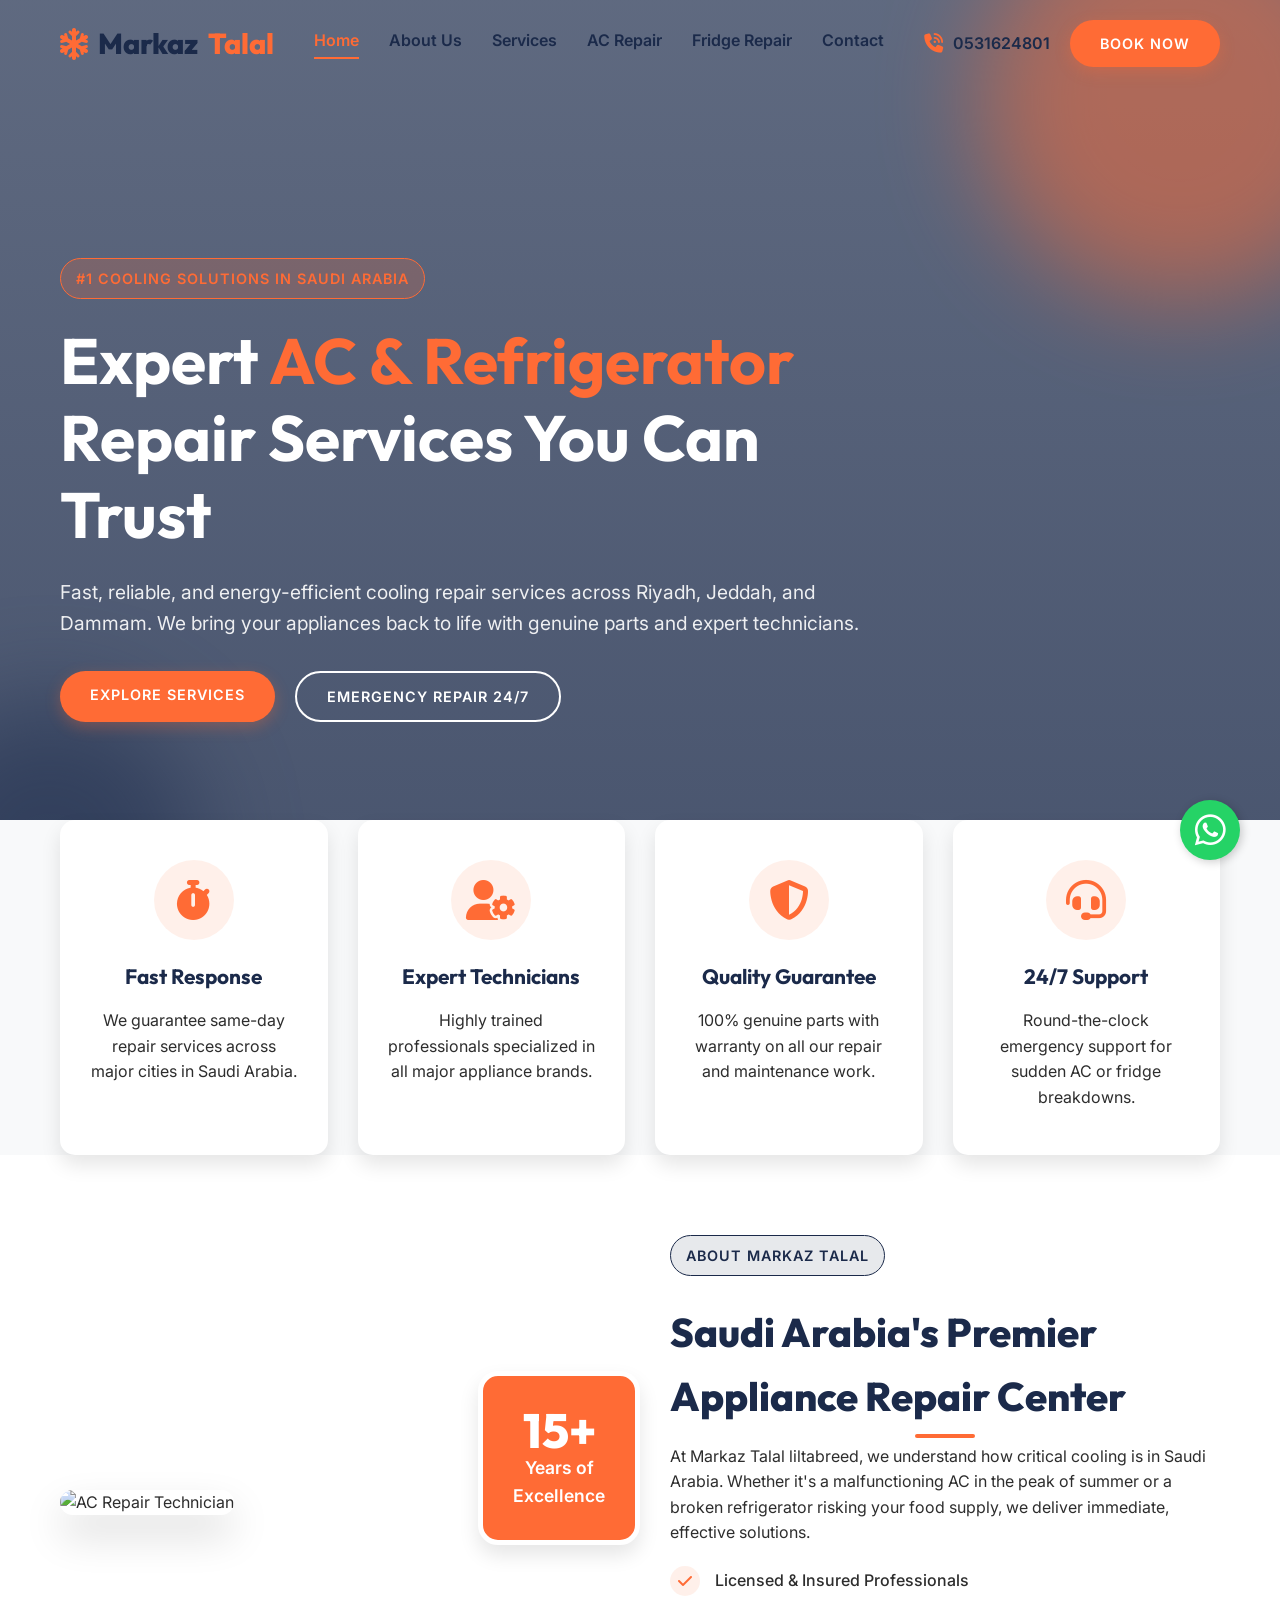
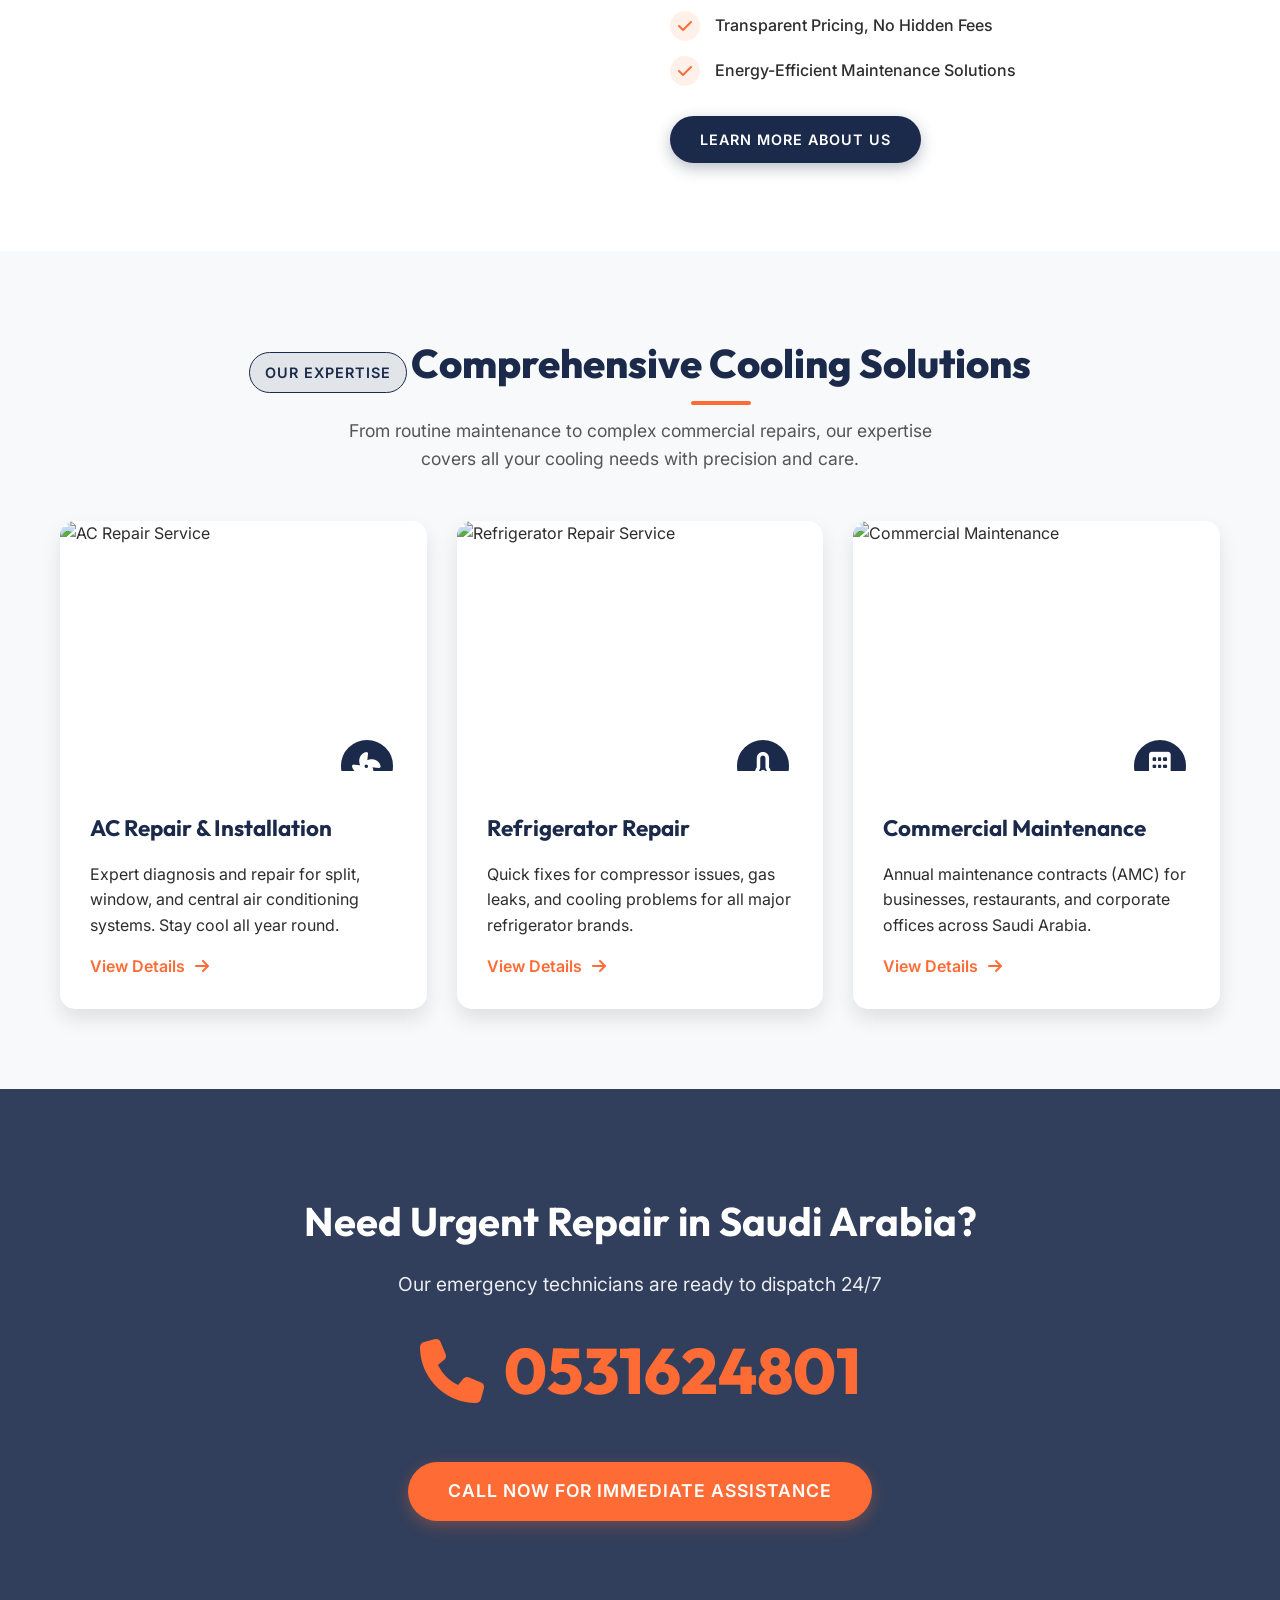
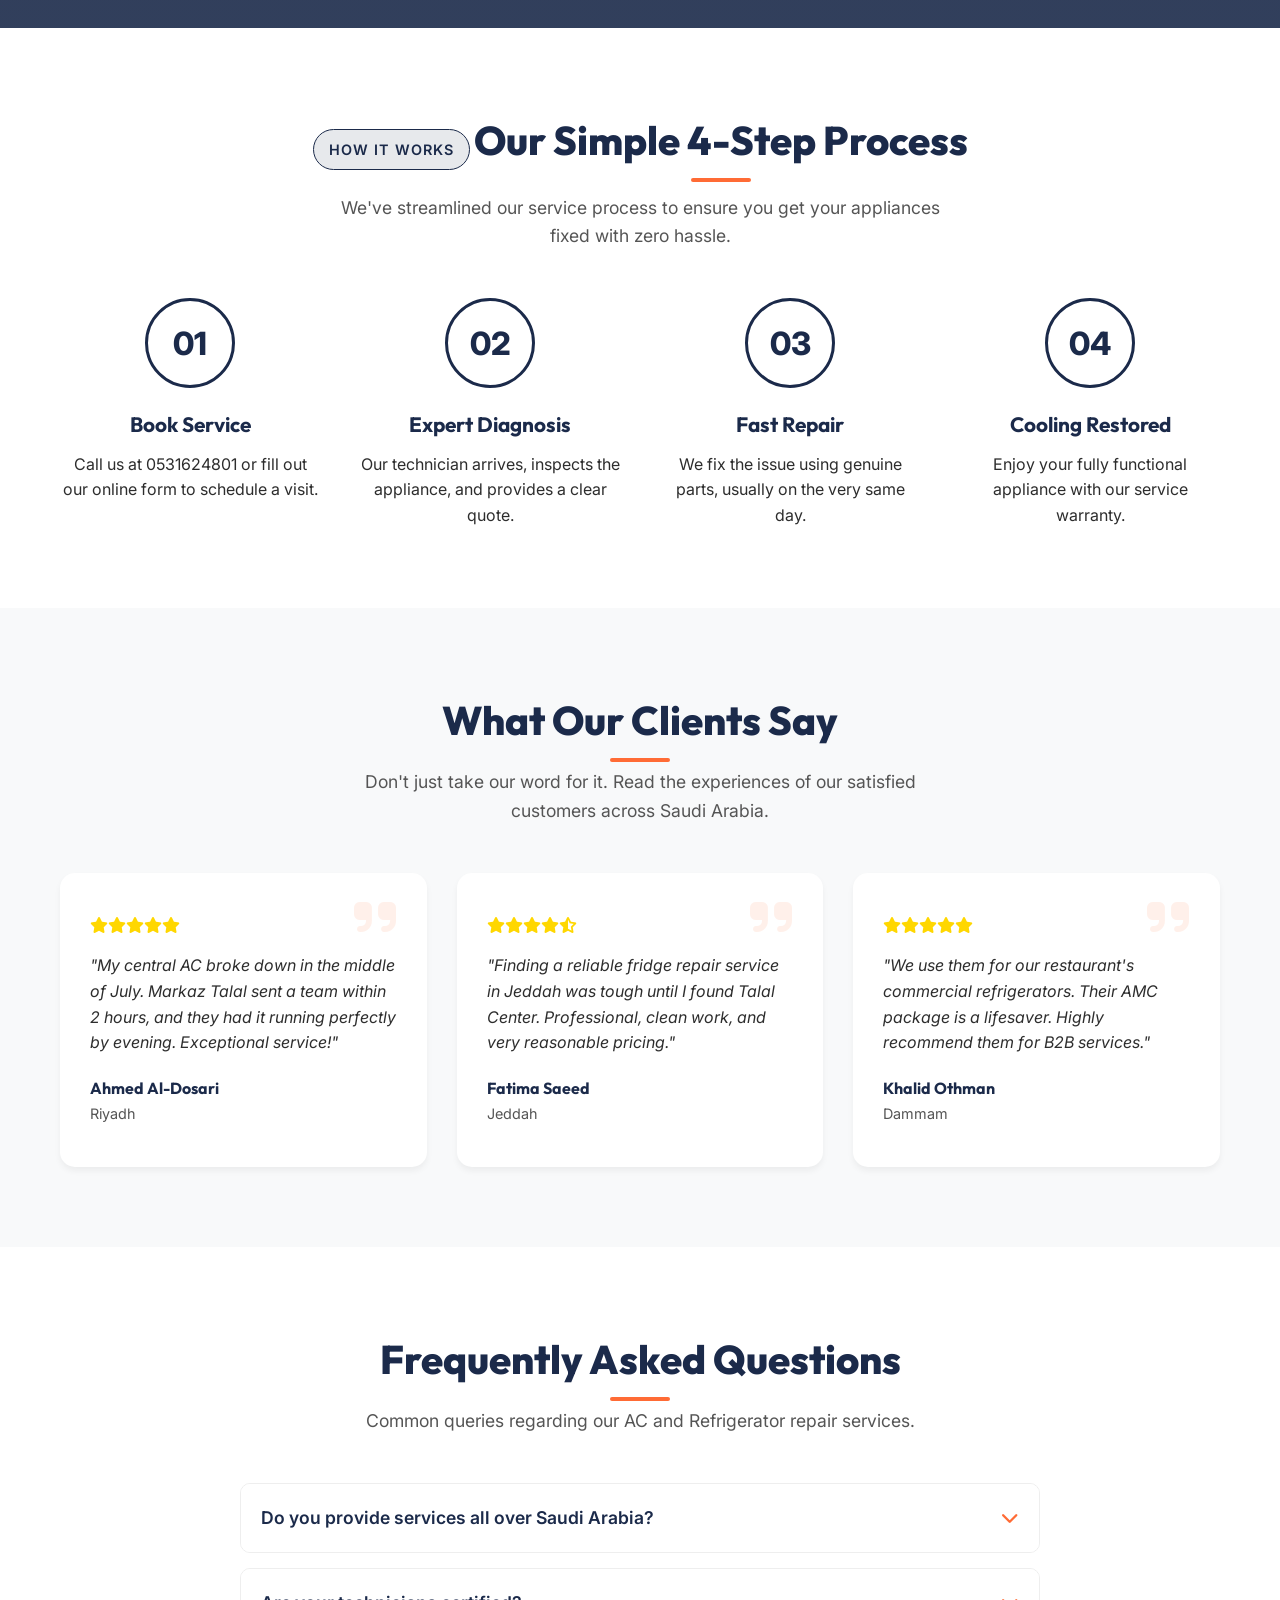
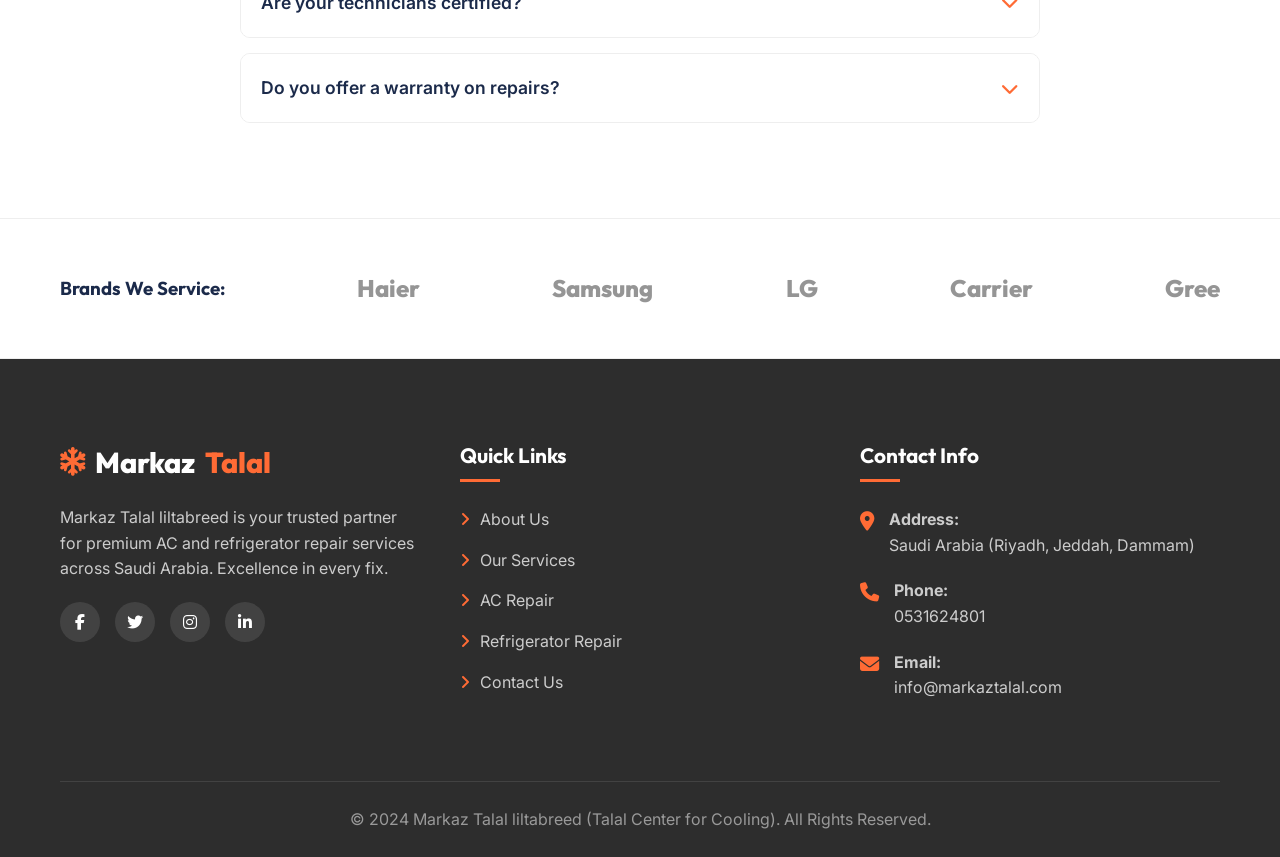
==== commit 1d90eb04: "responsive" ====
--- a/index.html
+++ b/index.html
@@ -386,6 +386,11 @@
     </div>
   </footer>
 
+  <!-- WhatsApp Floating Button -->
+  <a href="https://wa.me/966531624801" class="whatsapp-float" target="_blank" aria-label="Chat on WhatsApp">
+    <i class="fa-brands fa-whatsapp"></i>
+  </a>
+
   <script src="js/main.js"></script>
 </body>
 </html>
--- a/css/style.css
+++ b/css/style.css
@@ -69,6 +69,17 @@
   padding: 80px 0;
 }
 
+/* Fix mobile section spacing */
+@media (max-width: 768px) {
+  .section-padding {
+    padding: 60px 0;
+  }
+  
+  section {
+    overflow: hidden; /* Prevent horizontal scroll from elements */
+  }
+}
+
 .text-center {
   text-align: center;
 }
@@ -1125,6 +1136,40 @@
 .check-list i {
   color: #28a745;
   margin-top: 5px;
+}
+
+/* Floating WhatsApp Button */
+.whatsapp-float {
+  position: fixed;
+  width: 60px;
+  height: 60px;
+  bottom: 40px;
+  right: 40px;
+  background-color: #25d366;
+  color: #FFF;
+  border-radius: 50px;
+  text-align: center;
+  font-size: 35px;
+  box-shadow: 2px 2px 10px rgba(0,0,0,0.2);
+  z-index: 1000;
+  display: flex;
+  align-items: center;
+  justify-content: center;
+  transition: var(--transition);
+  animation: bounce 2s infinite;
+}
+
+.whatsapp-float:hover {
+  background-color: #128c7e;
+  transform: scale(1.1);
+  color: white;
+  animation: none;
+}
+
+@keyframes bounce {
+  0%, 20%, 50%, 80%, 100% {transform: translateY(0);}
+  40% {transform: translateY(-10px);}
+  60% {transform: translateY(-5px);}
 }
 
 /* Responsive Design */
@@ -1163,19 +1208,54 @@
 }
 
 @media (max-width: 768px) {
+  body {
+    overflow-x: hidden;
+    width: 100%;
+  }
+  .hero {
+    padding-top: 100px;
+    height: auto;
+    min-height: 100vh;
+  }
   .hero-title {
     font-size: 2.5rem;
+    margin-top: 20px;
   }
   .section-title {
     font-size: 2rem;
   }
   .hero-buttons {
     flex-direction: column;
+    width: 100%;
+  }
+  .hero-buttons .btn {
+    width: 100%;
+    text-align: center;
   }
   .features-grid {
-    margin-top: 0;
+    margin-top: 20px;
+    gap: 20px;
   }
   .contact-info-panel, .contact-form-panel {
     padding: 30px;
   }
-}
+  .about-container {
+    gap: 30px;
+  }
+  .about-experience {
+    bottom: -20px;
+    right: 0;
+    padding: 15px;
+  }
+  .exp-years {
+    font-size: 2rem;
+  }
+  .whatsapp-float {
+    width: 50px;
+    height: 50px;
+    bottom: 20px;
+    right: 20px;
+    font-size: 25px;
+  }
+}
+
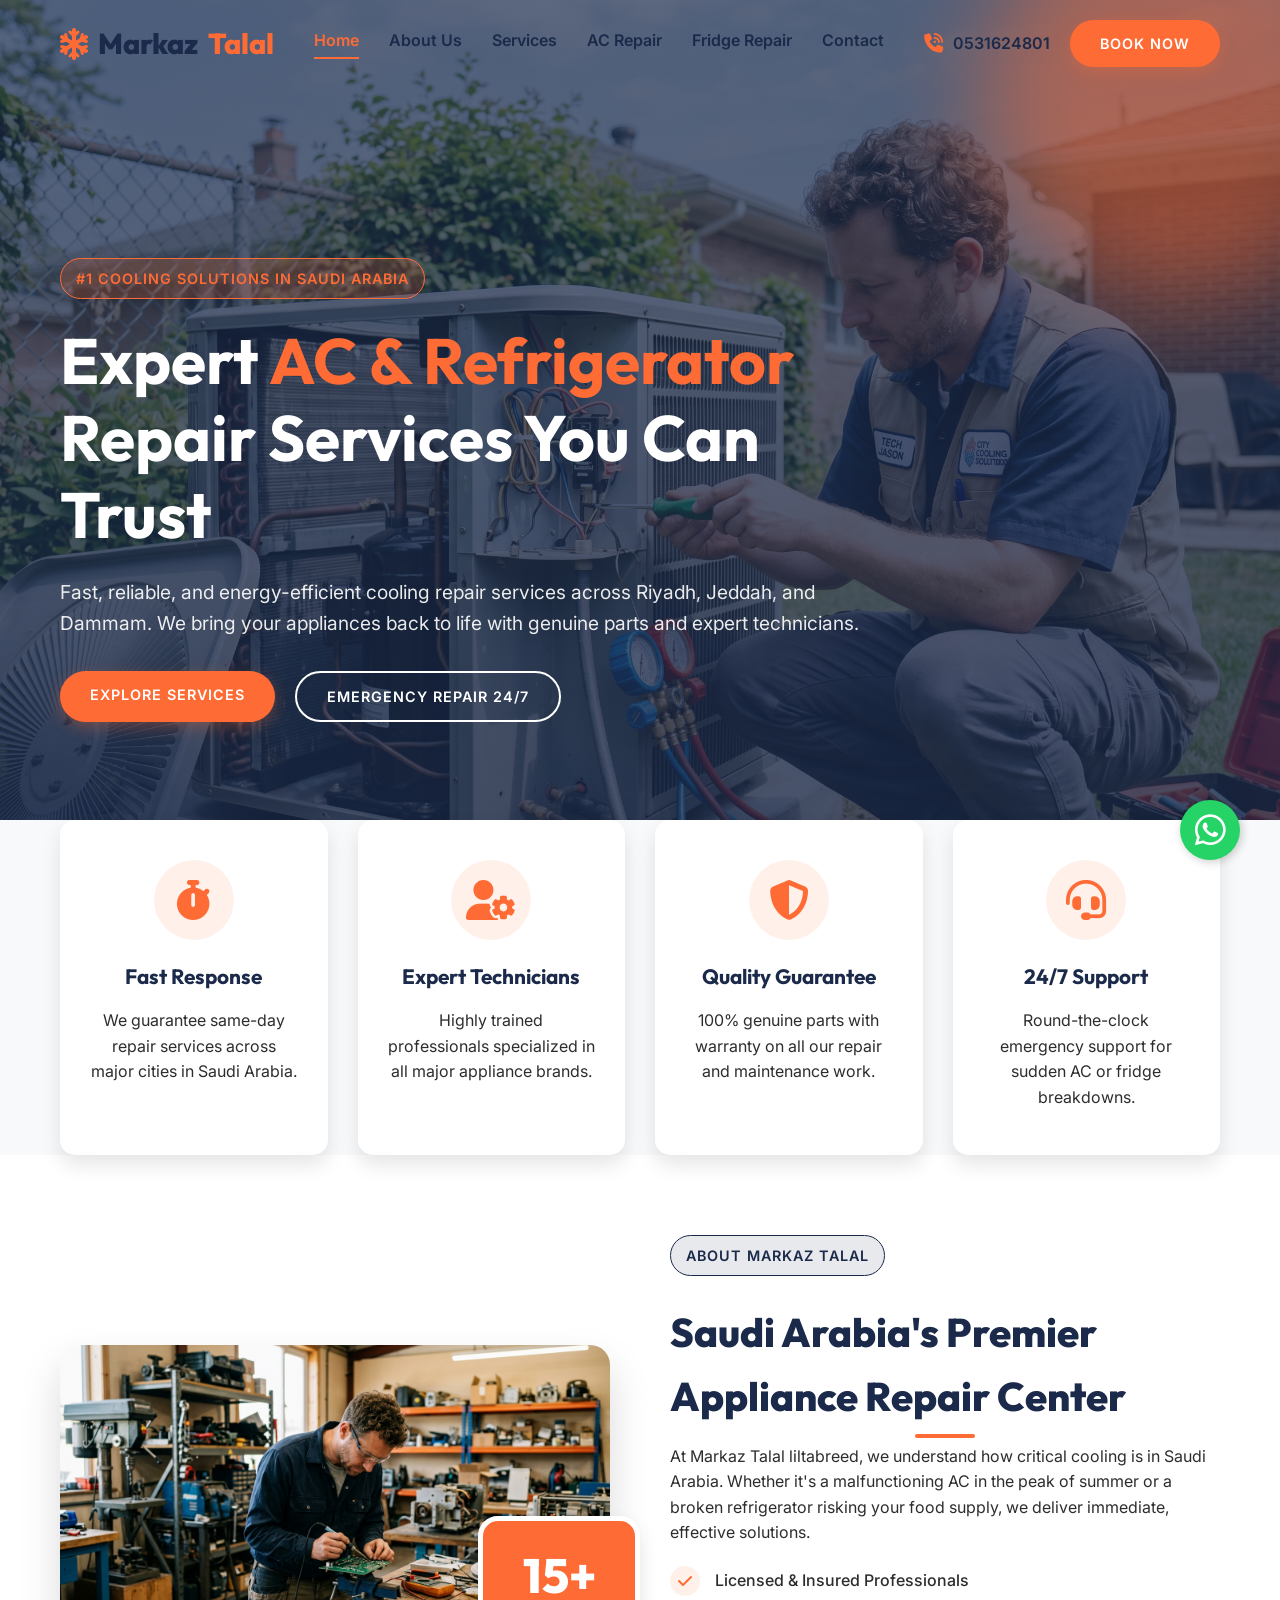
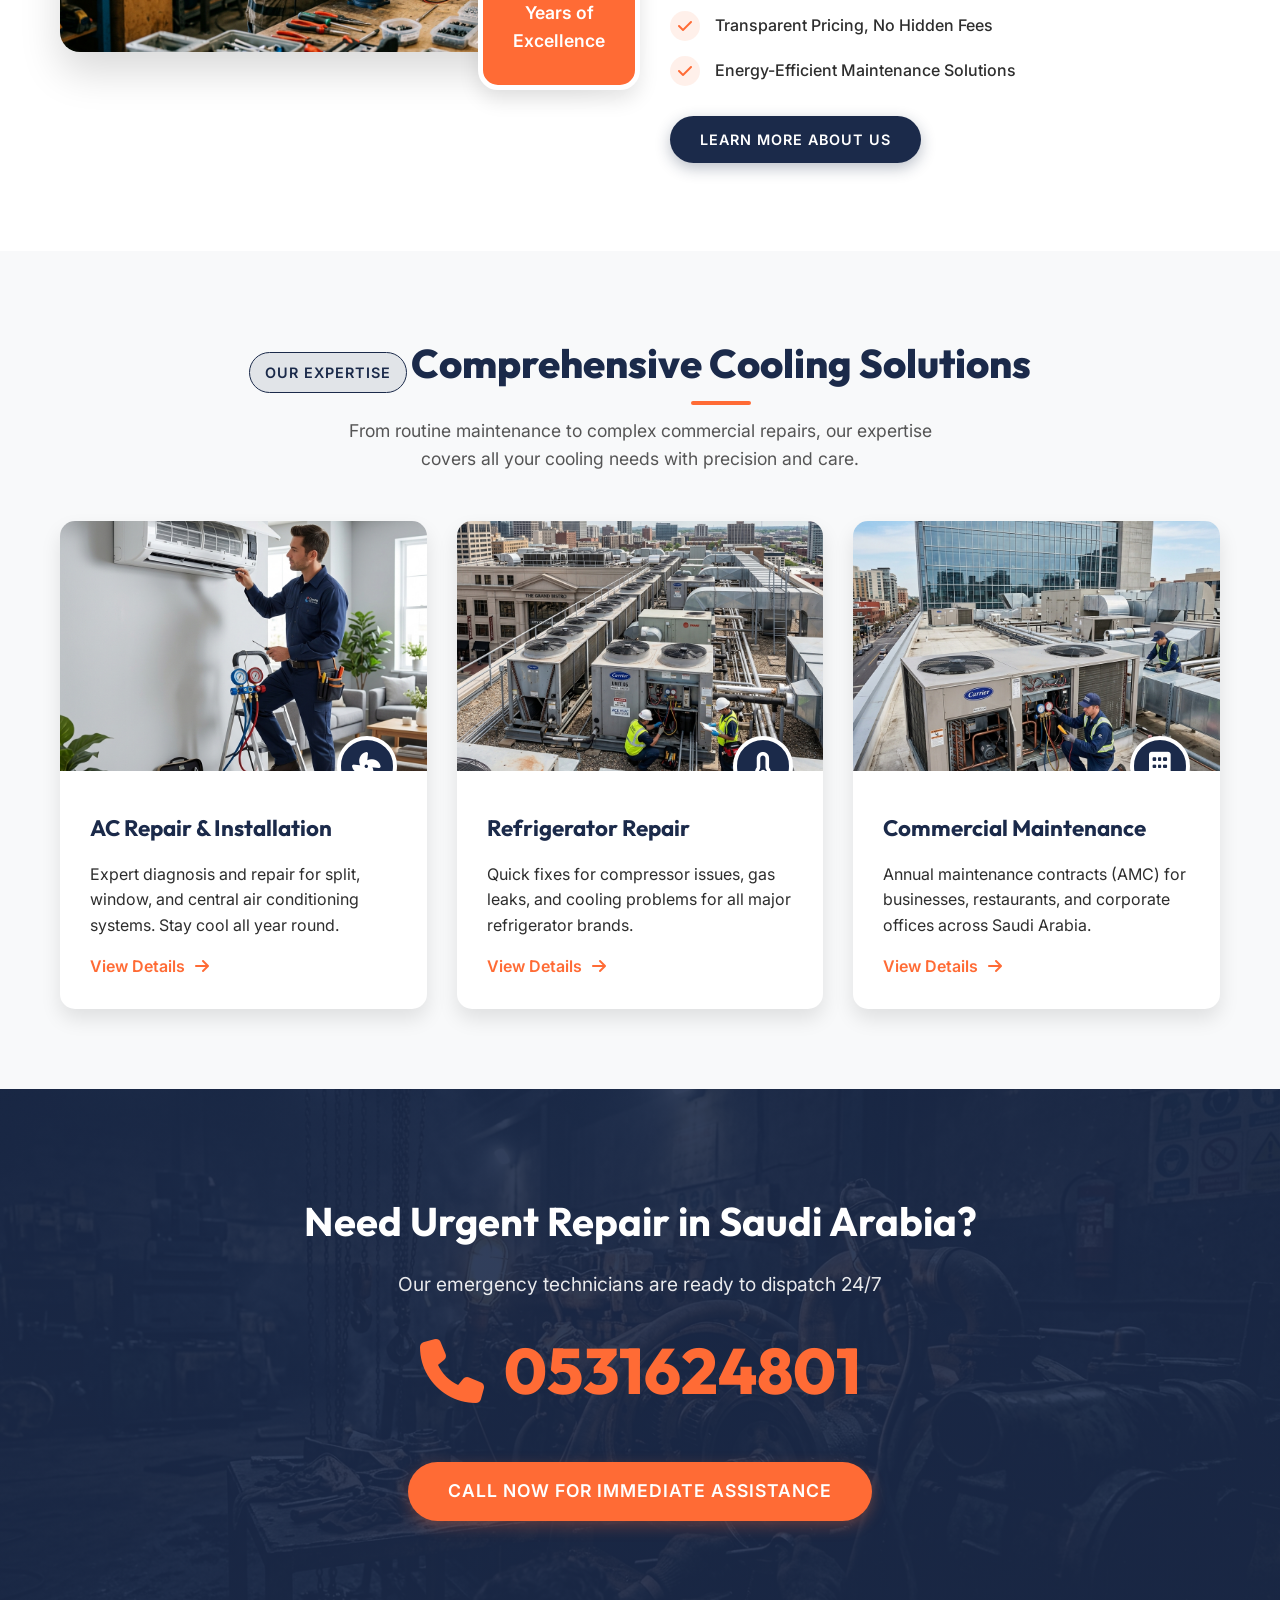
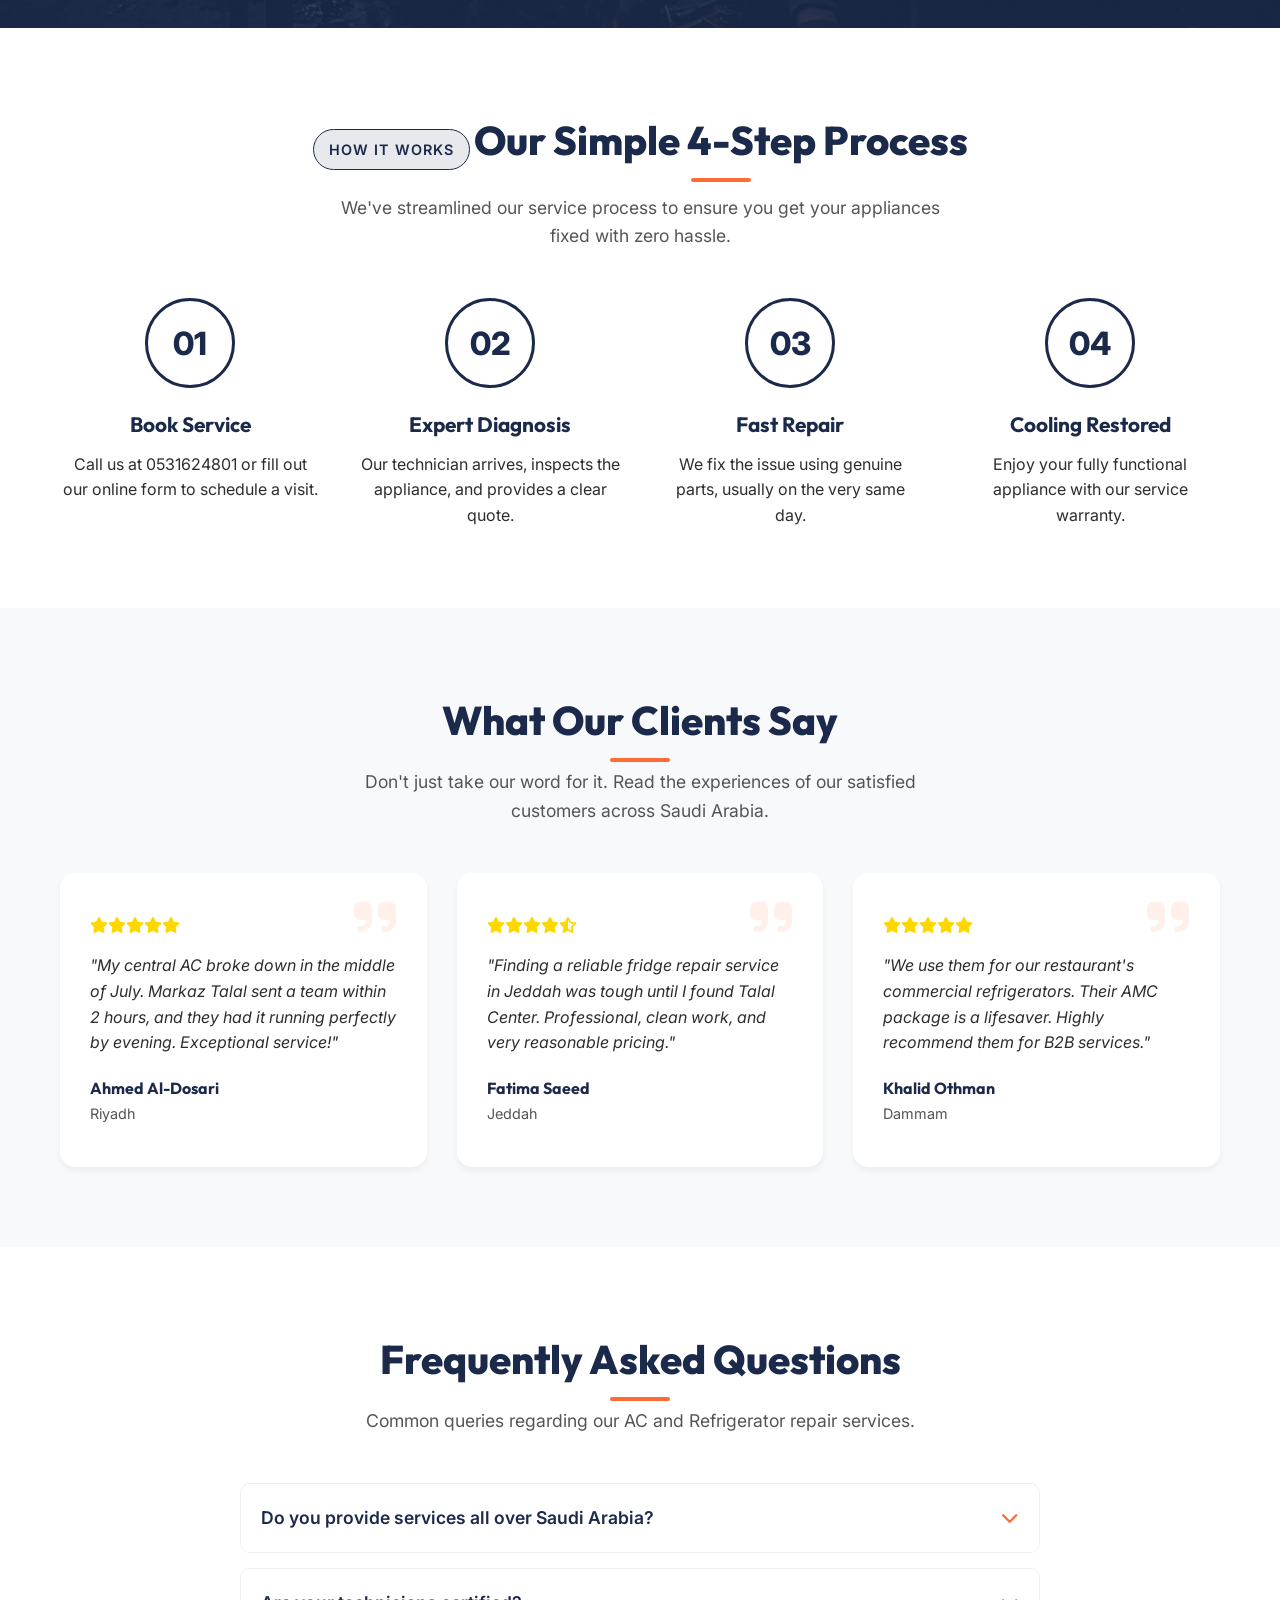
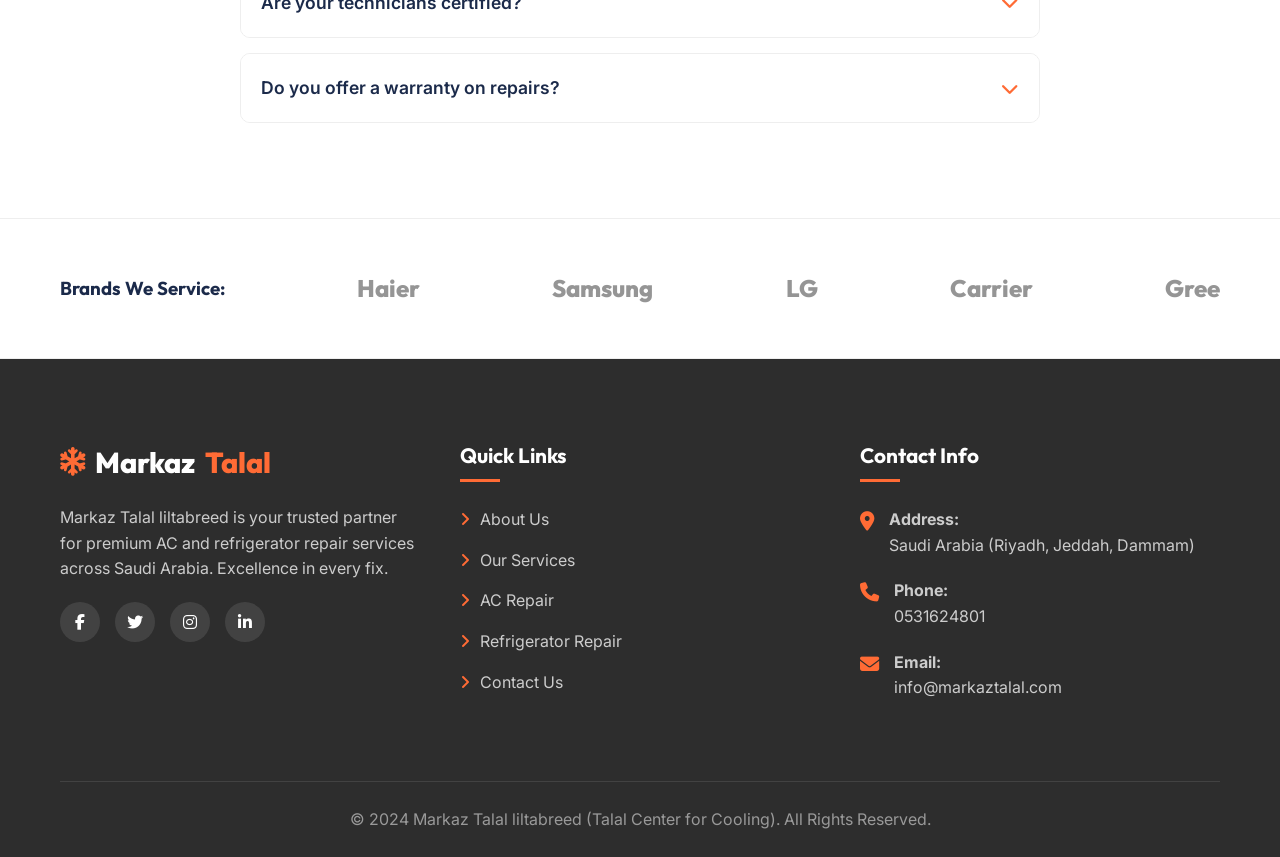
==== commit 2e6fccd4: "Images" ====
--- a/index.html
+++ b/index.html
@@ -96,7 +96,7 @@
     <div class="container">
       <div class="about-container">
         <div class="about-image fade-up">
-          <img src="https://images.unsplash.com/photo-1621905252507-b35492cc74b4?ixlib=rb-4.0.3&auto=format&fit=crop&w=800&q=80" alt="AC Repair Technician" class="about-img-main">
+          <img src="images/about-us.jpeg" alt="AC Repair Technician" class="about-img-main">
           <div class="about-experience">
             <div class="exp-years">15+</div>
             <div class="exp-text">Years of<br>Excellence</div>
@@ -130,7 +130,7 @@
         <!-- Service 1 -->
         <div class="service-card fade-up">
           <div class="service-img">
-            <img src="https://images.unsplash.com/photo-1621905251918-4841c4b4f35e?ixlib=rb-4.0.3&auto=format&fit=crop&w=600&q=80" alt="AC Repair Service">
+            <img src="images/ac-service.jpeg" alt="AC Repair Service">
             <div class="service-icon-floating"><i class="fa-solid fa-fan"></i></div>
           </div>
           <div class="service-content">
@@ -142,7 +142,7 @@
         <!-- Service 2 -->
         <div class="service-card fade-up" style="transition-delay: 0.1s;">
           <div class="service-img">
-            <img src="https://images.unsplash.com/photo-1584260783398-e7fdf13d50f8?ixlib=rb-4.0.3&auto=format&fit=crop&w=600&q=80" alt="Refrigerator Repair Service">
+            <img src="images/fridge-service.jpeg" alt="Refrigerator Repair Service">
             <div class="service-icon-floating"><i class="fa-solid fa-temperature-empty"></i></div>
           </div>
           <div class="service-content">
@@ -154,7 +154,7 @@
         <!-- Service 3 -->
         <div class="service-card fade-up" style="transition-delay: 0.2s;">
           <div class="service-img">
-            <img src="https://images.unsplash.com/photo-1504328345606-18bbc8c9d7d1?ixlib=rb-4.0.3&auto=format&fit=crop&w=600&q=80" alt="Commercial Maintenance">
+            <img src="images/commercial.jpeg" alt="Commercial Maintenance">
             <div class="service-icon-floating"><i class="fa-solid fa-building"></i></div>
           </div>
           <div class="service-content">
--- a/css/style.css
+++ b/css/style.css
@@ -304,7 +304,7 @@
 .hero {
   height: 100vh;
   min-height: 600px;
-  background: linear-gradient(rgba(27, 42, 74, 0.7), rgba(27, 42, 74, 0.8)), url('https://images.unsplash.com/photo-1581094288338-2314dddb7ece?ixlib=rb-4.0.3&auto=format&fit=crop&w=1920&q=80') center/cover no-repeat;
+  background: linear-gradient(rgba(27, 42, 74, 0.7), rgba(27, 42, 74, 0.8)), url('../images/hero-banner.jpeg') center/cover no-repeat;
   display: flex;
   align-items: center;
   position: relative;
@@ -610,7 +610,7 @@
 
 /* Emergency CTA Section */
 .emergency-cta {
-  background: linear-gradient(rgba(27, 42, 74, 0.9), rgba(27, 42, 74, 0.9)), url('https://images.unsplash.com/photo-1621905251189-08b45d6a269e?ixlib=rb-4.0.3&auto=format&fit=crop&w=1920&q=80') center/cover fixed;
+  background: linear-gradient(rgba(27, 42, 74, 0.9), rgba(27, 42, 74, 0.9)), url('../images/emergency-bg.jpeg') center/cover fixed;
   color: var(--primary-white);
   text-align: center;
   padding: 100px 0;
@@ -1092,7 +1092,7 @@
 
 /* Page Banner (for inner pages) */
 .page-banner {
-  background: linear-gradient(rgba(27, 42, 74, 0.8), rgba(27, 42, 74, 0.8)), url('https://images.unsplash.com/photo-1581092160562-40aa08e78837?ixlib=rb-4.0.3&auto=format&fit=crop&w=1920&q=80') center/cover;
+  background: linear-gradient(rgba(27, 42, 74, 0.8), rgba(27, 42, 74, 0.8)), url('../images/hero-banner.jpeg') center/cover;
   padding: 150px 0 80px;
   text-align: center;
   color: var(--primary-white);
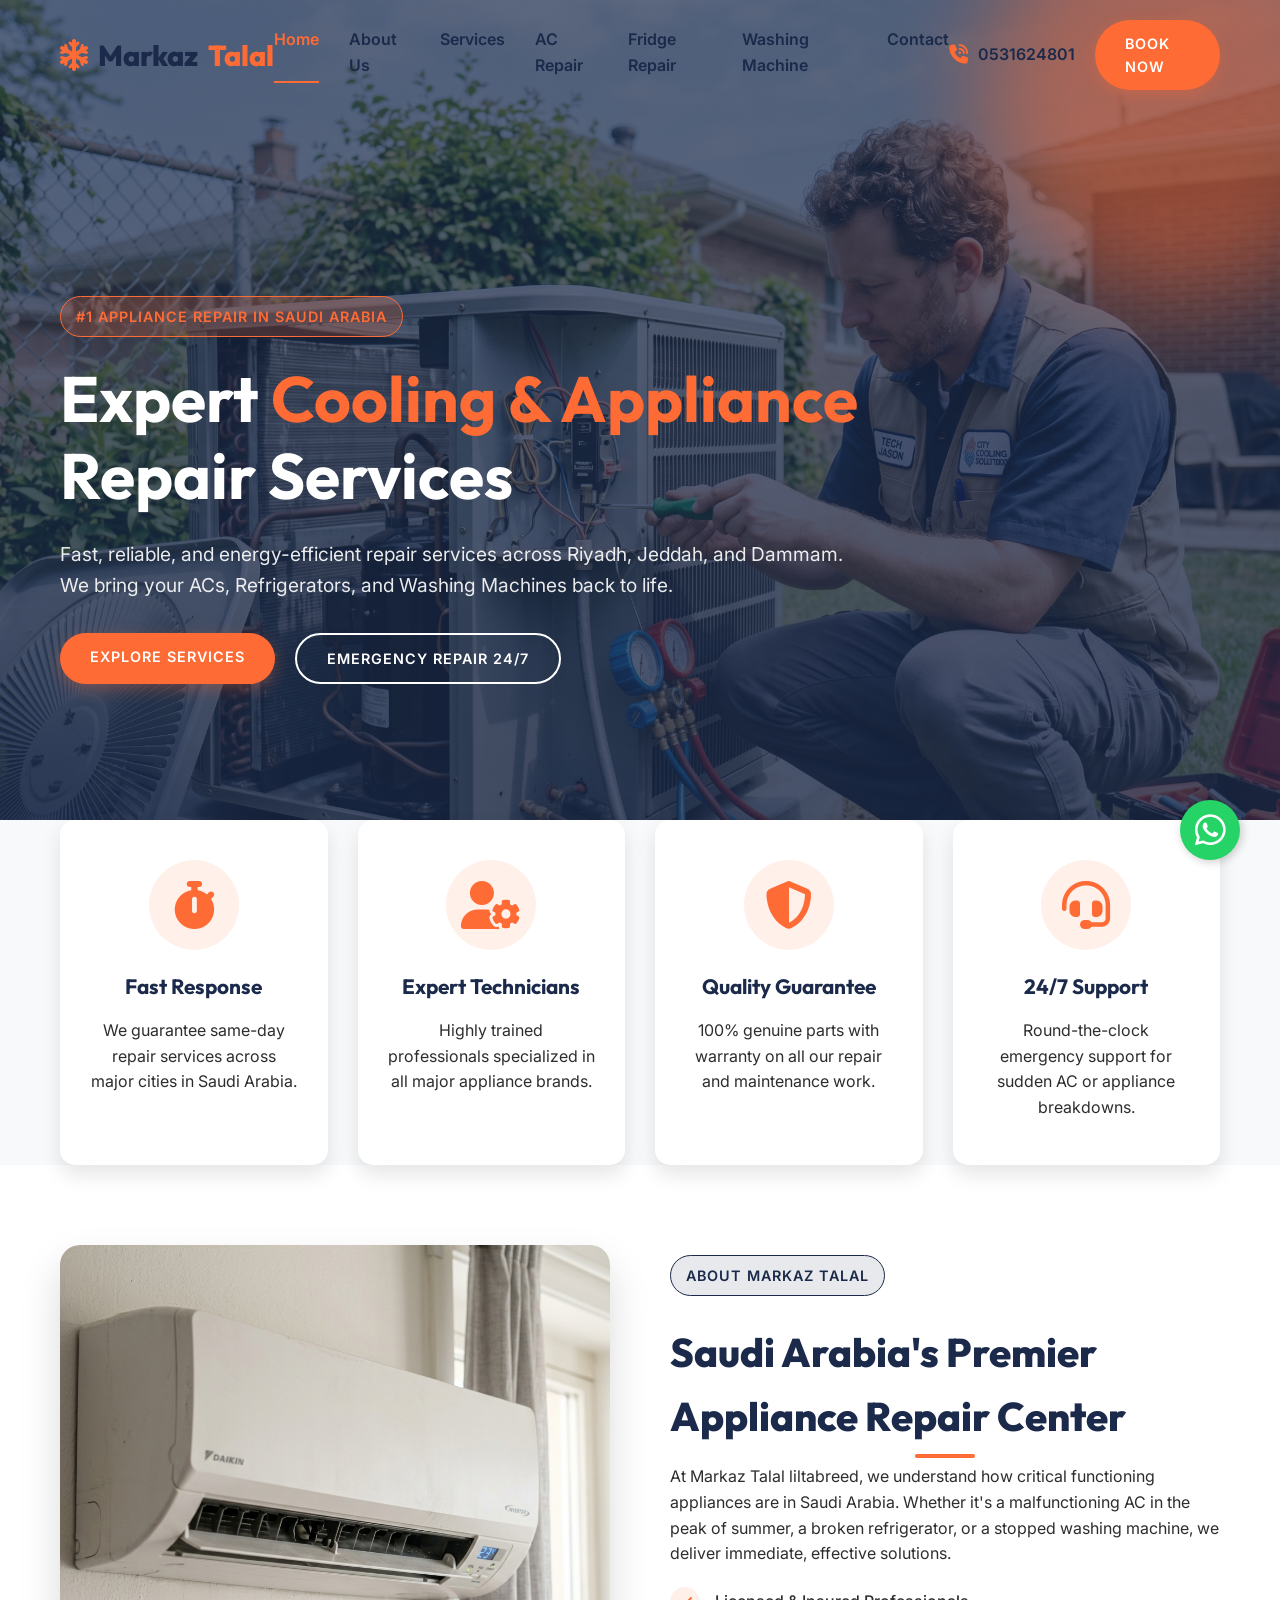
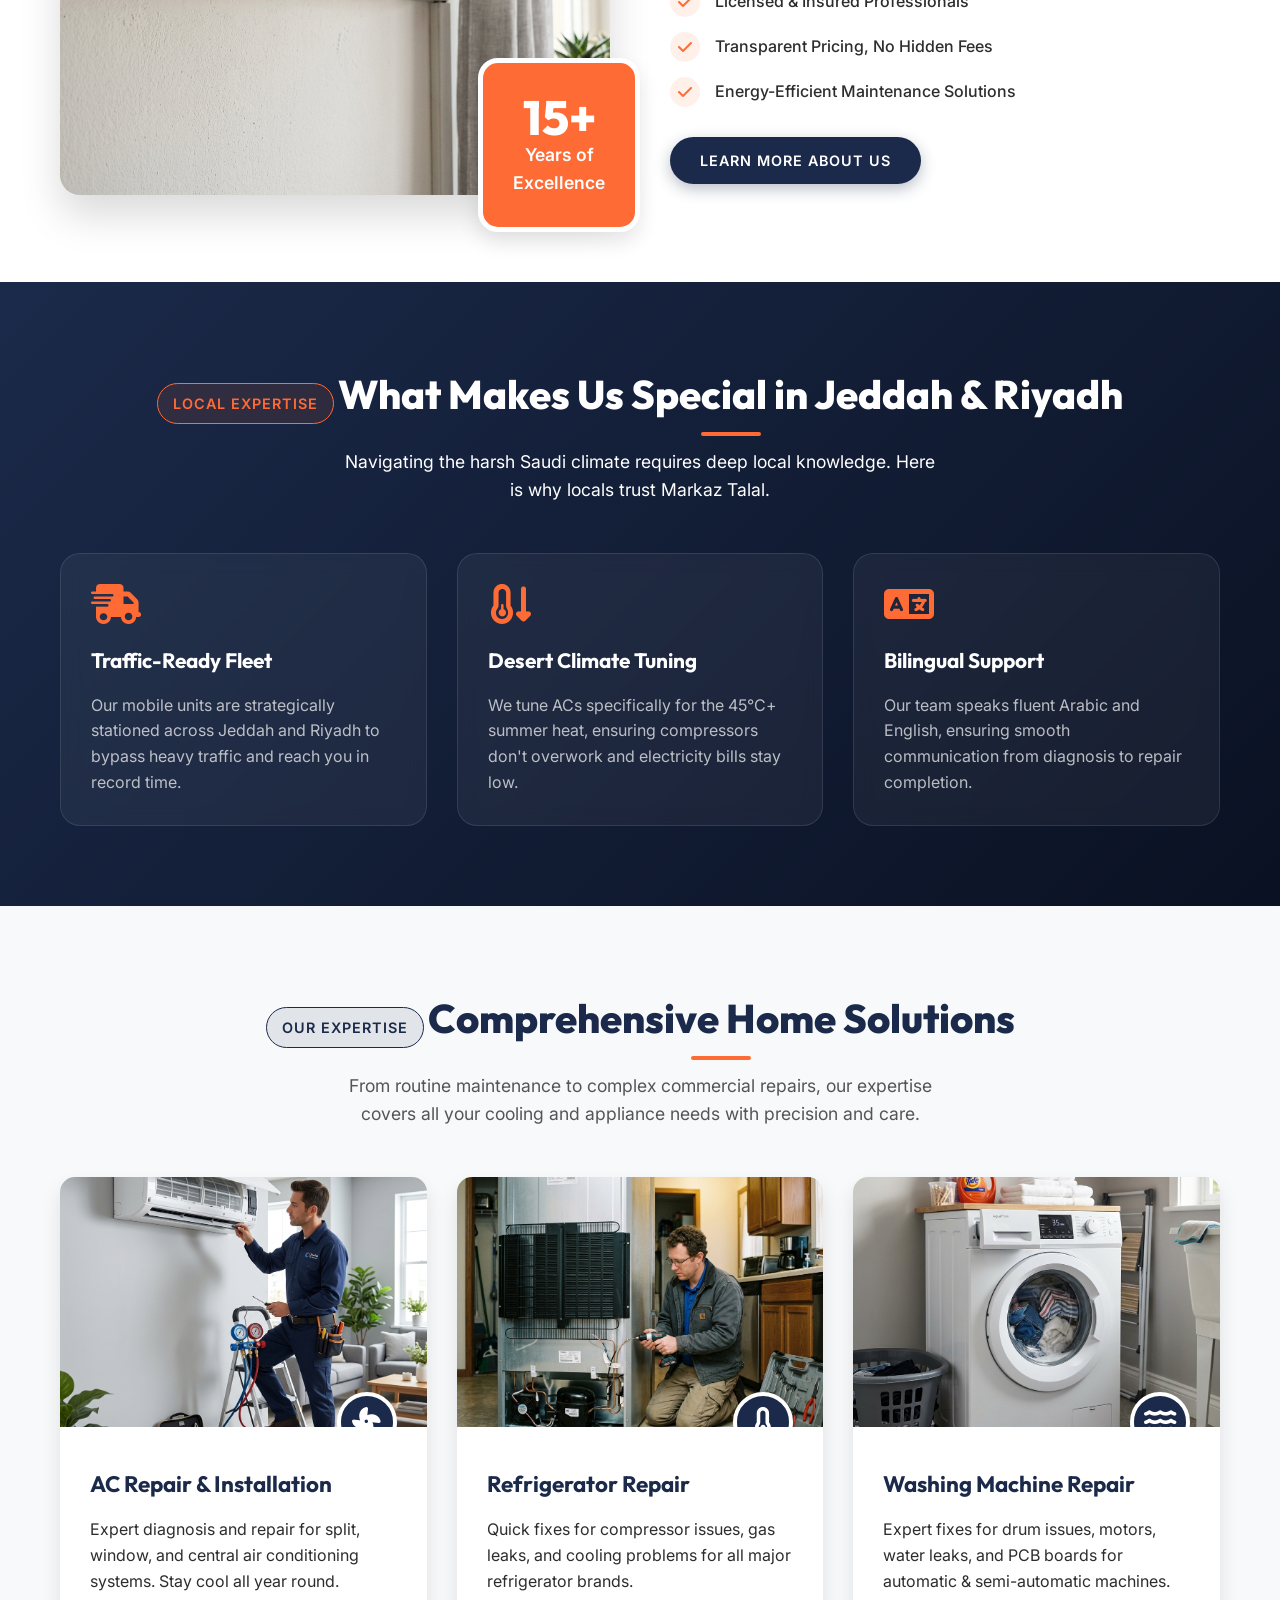
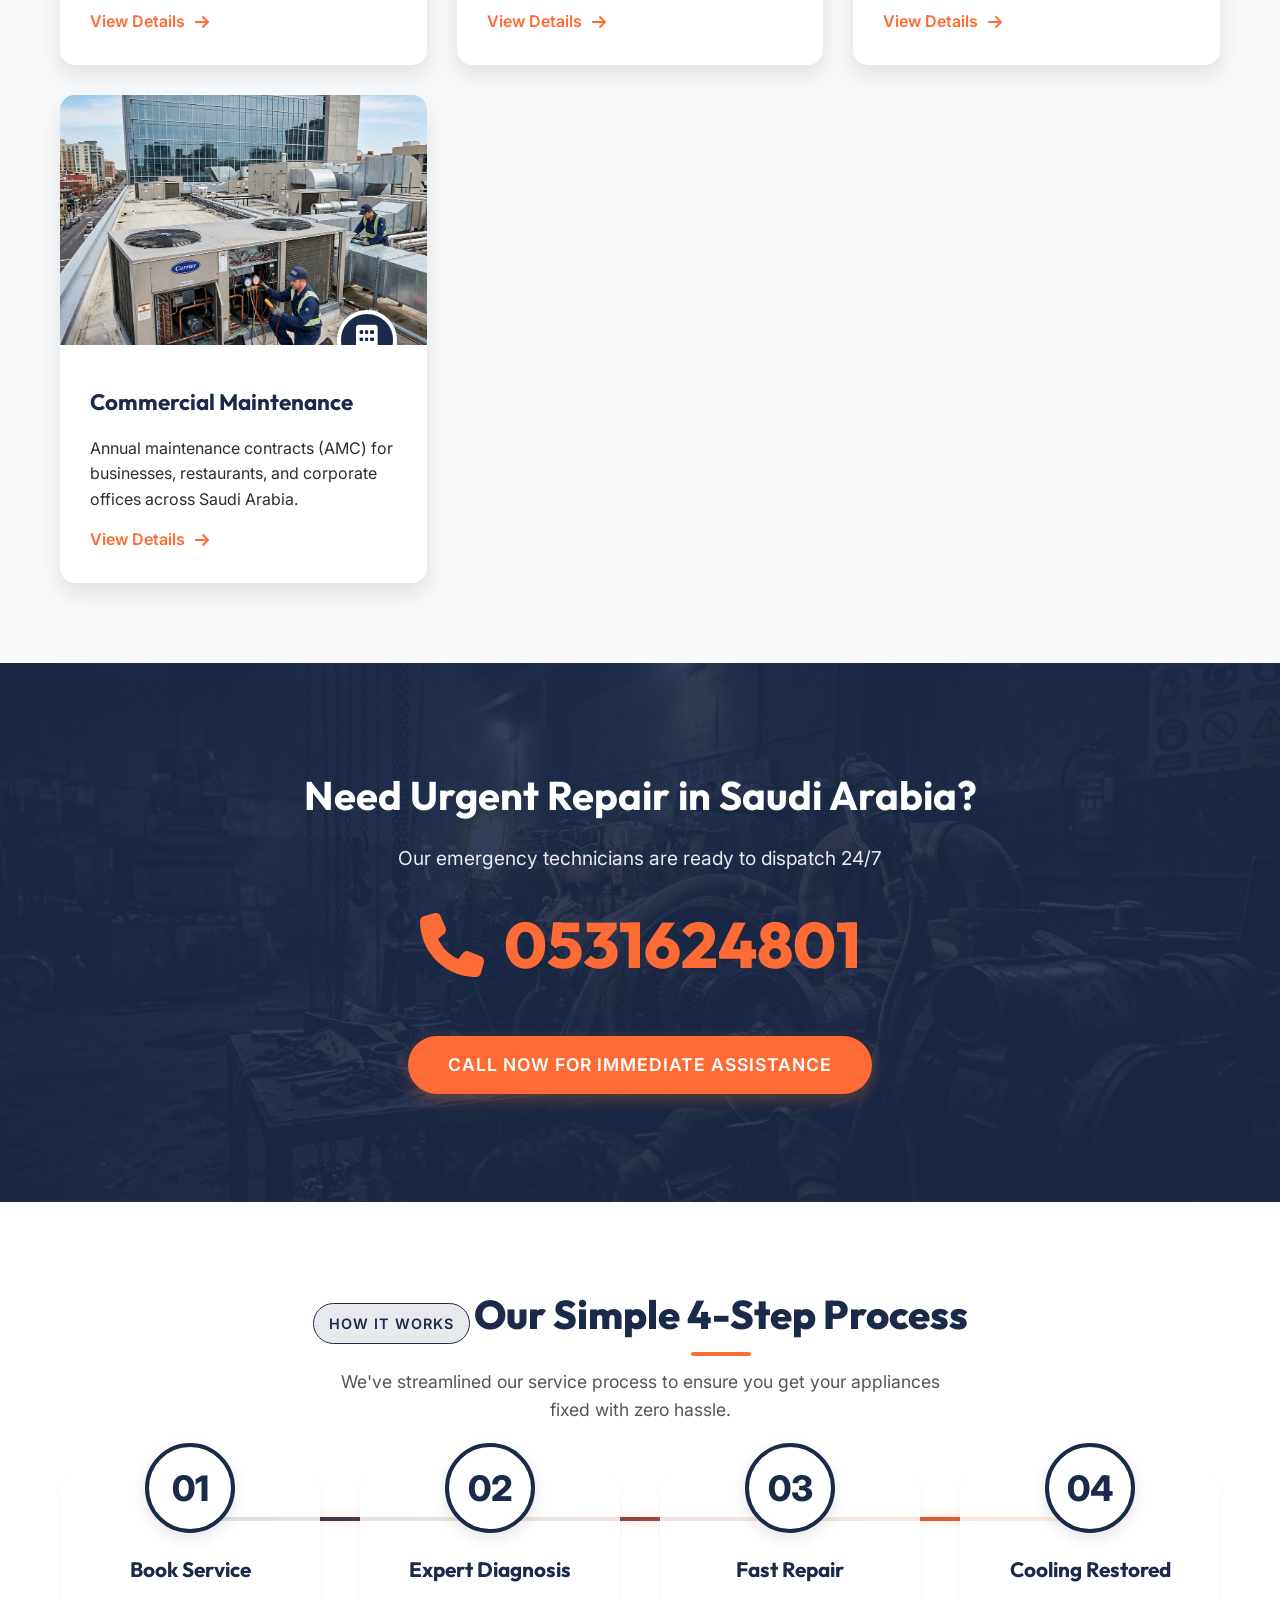
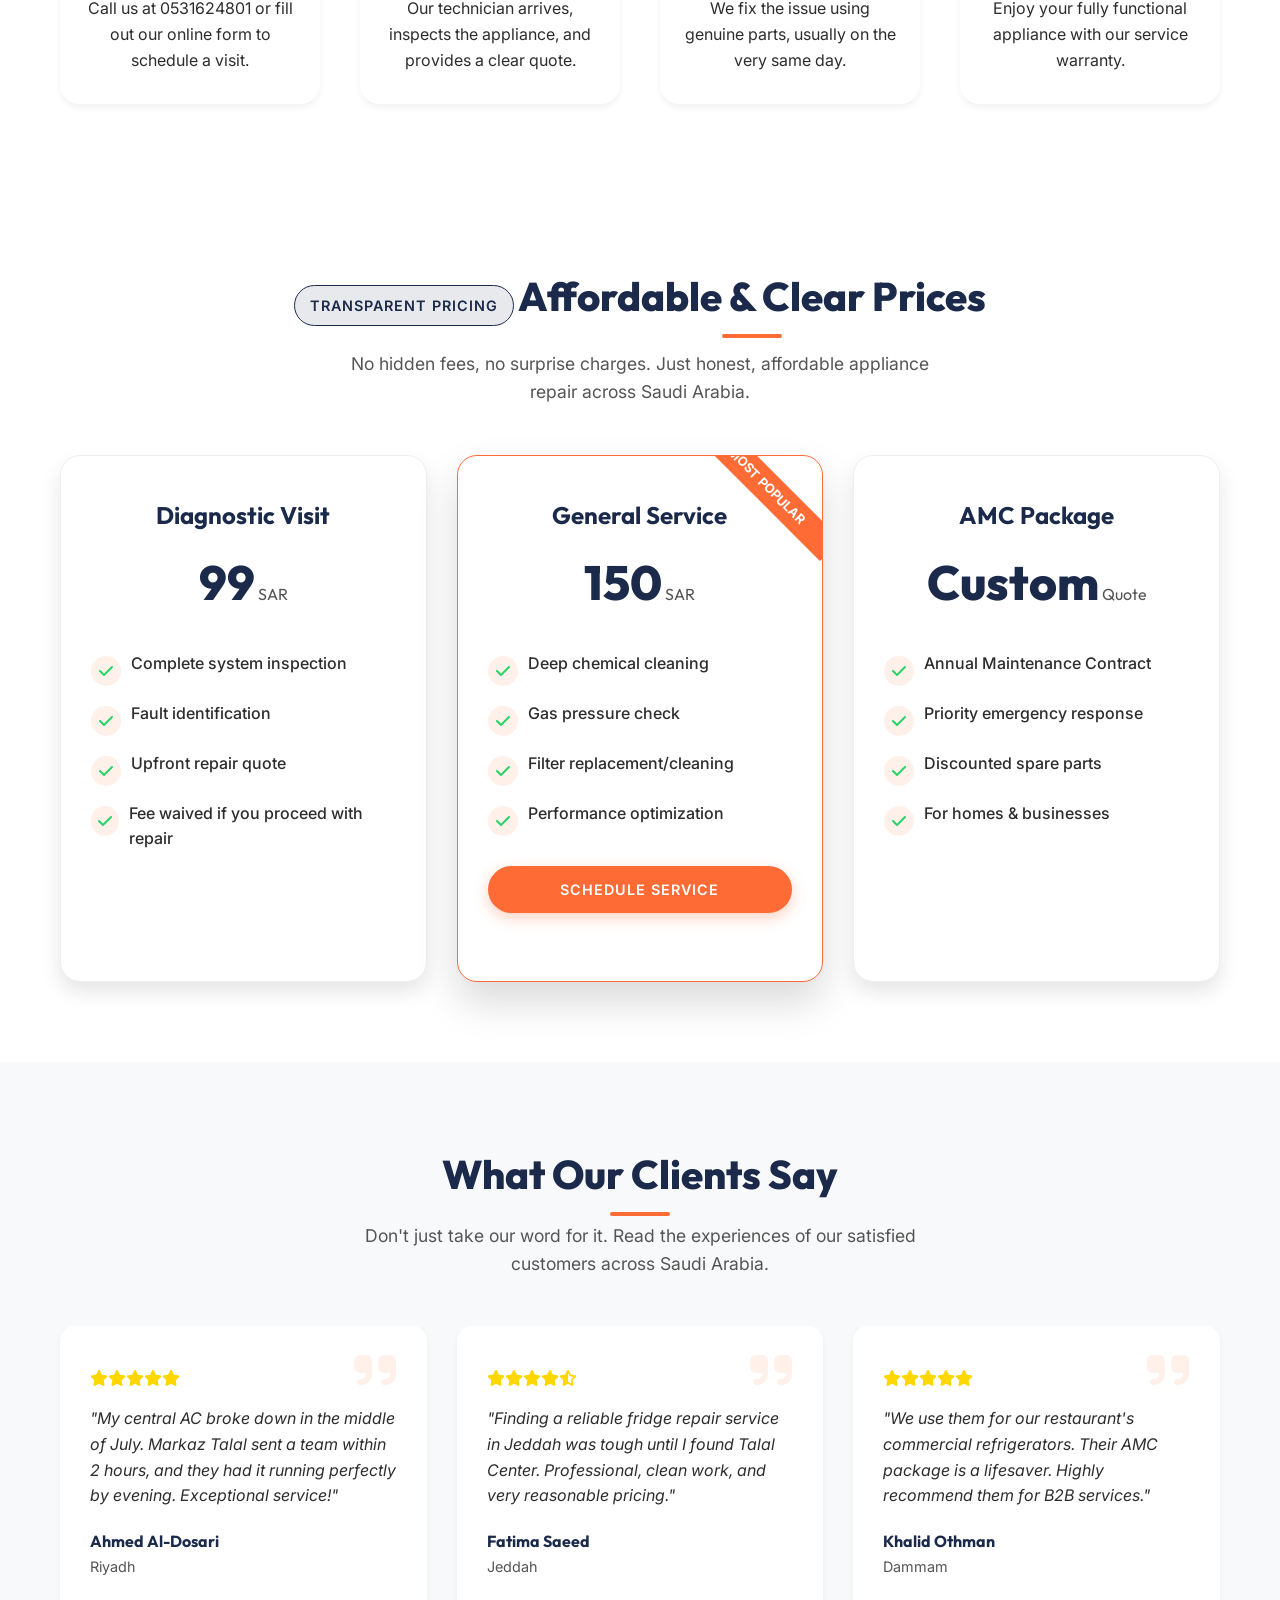
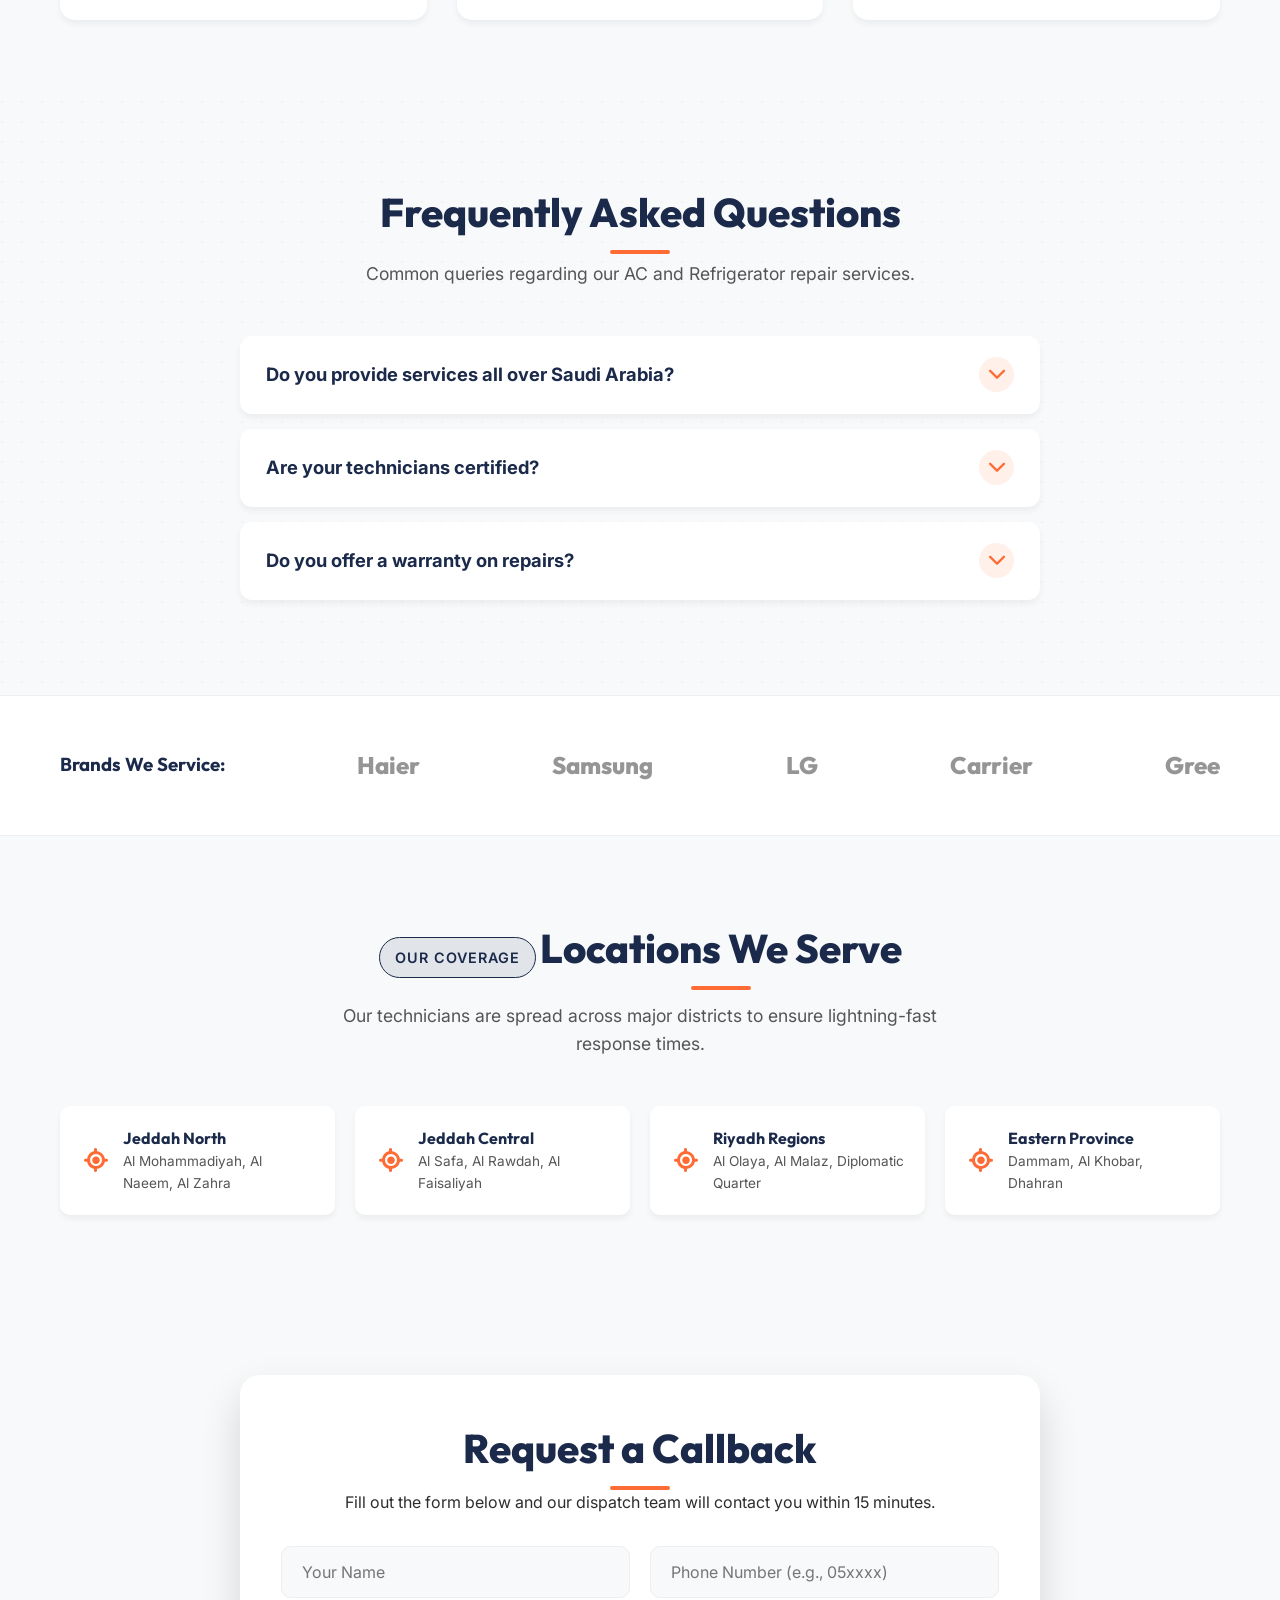
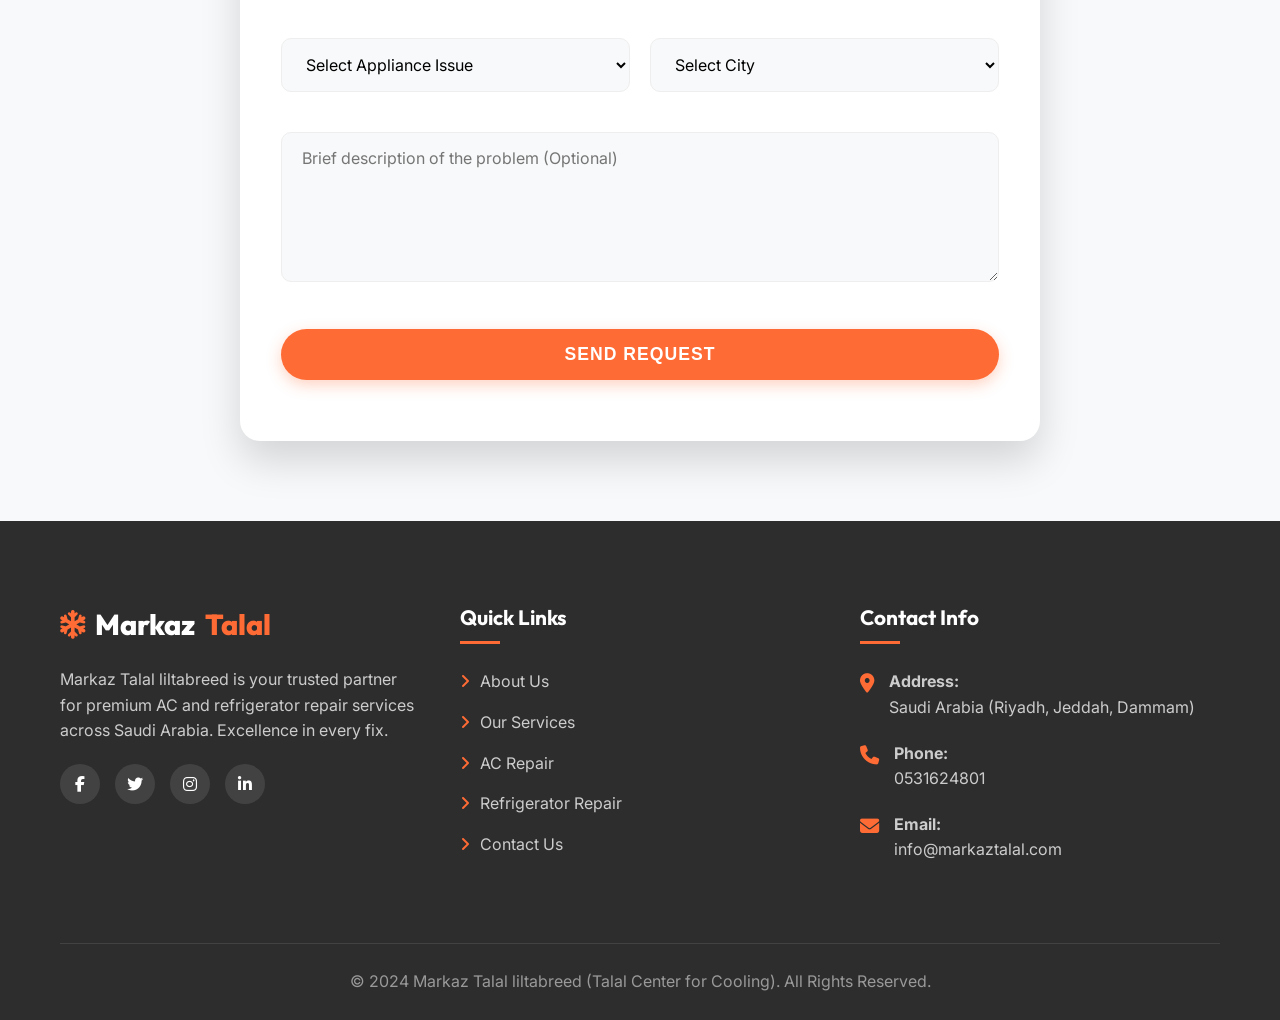
==== commit a7f60ef9: "updated" ====
--- a/index.html
+++ b/index.html
@@ -33,6 +33,7 @@
         <a href="services.html" class="nav-link">Services</a>
         <a href="ac-repair.html" class="nav-link">AC Repair</a>
         <a href="fridge-repair.html" class="nav-link">Fridge Repair</a>
+        <a href="washing-machine-repair.html" class="nav-link">Washing Machine</a>
         <a href="contact.html" class="nav-link">Contact</a>
       </nav>
 
@@ -52,9 +53,9 @@
     <div class="shape shape-2"></div>
     <div class="container relative">
       <div class="hero-content fade-up">
-        <span class="hero-subtitle">#1 Cooling Solutions in Saudi Arabia</span>
-        <h1 class="hero-title">Expert <span>AC & Refrigerator</span> Repair Services You Can Trust</h1>
-        <p class="hero-text">Fast, reliable, and energy-efficient cooling repair services across Riyadh, Jeddah, and Dammam. We bring your appliances back to life with genuine parts and expert technicians.</p>
+        <span class="hero-subtitle">#1 Appliance Repair in Saudi Arabia</span>
+        <h1 class="hero-title">Expert <span>Cooling & Appliance</span> Repair Services</h1>
+        <p class="hero-text">Fast, reliable, and energy-efficient repair services across Riyadh, Jeddah, and Dammam. We bring your ACs, Refrigerators, and Washing Machines back to life.</p>
         <div class="hero-buttons">
           <a href="services.html" class="btn btn-primary">Explore Services</a>
           <a href="contact.html" class="btn btn-outline">Emergency Repair 24/7</a>
@@ -85,7 +86,7 @@
         <div class="feature-card fade-up" style="transition-delay: 0.3s;">
           <div class="feature-icon"><i class="fa-solid fa-headset"></i></div>
           <h3 class="feature-title">24/7 Support</h3>
-          <p>Round-the-clock emergency support for sudden AC or fridge breakdowns.</p>
+          <p>Round-the-clock emergency support for sudden AC or appliance breakdowns.</p>
         </div>
       </div>
     </div>
@@ -96,7 +97,7 @@
     <div class="container">
       <div class="about-container">
         <div class="about-image fade-up">
-          <img src="images/about-us.jpeg" alt="AC Repair Technician" class="about-img-main">
+          <img src="images/ac-closeup.jpeg" alt="AC Repair Technician" class="about-img-main">
           <div class="about-experience">
             <div class="exp-years">15+</div>
             <div class="exp-text">Years of<br>Excellence</div>
@@ -105,7 +106,7 @@
         <div class="about-content fade-up" style="transition-delay: 0.2s;">
           <span class="hero-subtitle" style="color: var(--primary-navy); border-color: var(--primary-navy); background: rgba(27, 42, 74, 0.1);">About Markaz Talal</span>
           <h2 class="section-title">Saudi Arabia's Premier Appliance Repair Center</h2>
-          <p>At Markaz Talal liltabreed, we understand how critical cooling is in Saudi Arabia. Whether it's a malfunctioning AC in the peak of summer or a broken refrigerator risking your food supply, we deliver immediate, effective solutions.</p>
+          <p>At Markaz Talal liltabreed, we understand how critical functioning appliances are in Saudi Arabia. Whether it's a malfunctioning AC in the peak of summer, a broken refrigerator, or a stopped washing machine, we deliver immediate, effective solutions.</p>
           <ul class="about-list">
             <li><i class="fa-solid fa-check"></i> Licensed & Insured Professionals</li>
             <li><i class="fa-solid fa-check"></i> Transparent Pricing, No Hidden Fees</li>
@@ -117,13 +118,42 @@
     </div>
   </section>
 
+  <!-- Section: What Makes Us Special in Jeddah -->
+  <section class="jeddah-special section-padding">
+    <div class="container">
+      <div class="text-center fade-up">
+        <span class="hero-subtitle" style="color: var(--primary-orange); border-color: var(--primary-orange); background: rgba(255, 107, 53, 0.1);">Local Expertise</span>
+        <h2 class="section-title">What Makes Us Special in Jeddah & Riyadh</h2>
+        <p class="section-subtitle">Navigating the harsh Saudi climate requires deep local knowledge. Here is why locals trust Markaz Talal.</p>
+      </div>
+
+      <div class="jeddah-grid">
+        <div class="jeddah-card fade-up">
+          <i class="fa-solid fa-truck-fast jeddah-icon"></i>
+          <h3>Traffic-Ready Fleet</h3>
+          <p>Our mobile units are strategically stationed across Jeddah and Riyadh to bypass heavy traffic and reach you in record time.</p>
+        </div>
+        <div class="jeddah-card fade-up" style="transition-delay: 0.1s;">
+          <i class="fa-solid fa-temperature-arrow-down jeddah-icon"></i>
+          <h3>Desert Climate Tuning</h3>
+          <p>We tune ACs specifically for the 45°C+ summer heat, ensuring compressors don't overwork and electricity bills stay low.</p>
+        </div>
+        <div class="jeddah-card fade-up" style="transition-delay: 0.2s;">
+          <i class="fa-solid fa-language jeddah-icon"></i>
+          <h3>Bilingual Support</h3>
+          <p>Our team speaks fluent Arabic and English, ensuring smooth communication from diagnosis to repair completion.</p>
+        </div>
+      </div>
+    </div>
+  </section>
+
   <!-- Section 5: Services Overview -->
   <section class="services section-padding">
     <div class="container">
       <div class="text-center fade-up">
         <span class="hero-subtitle" style="color: var(--primary-navy); border-color: var(--primary-navy); background: rgba(27, 42, 74, 0.1);">Our Expertise</span>
-        <h2 class="section-title">Comprehensive Cooling Solutions</h2>
-        <p class="section-subtitle">From routine maintenance to complex commercial repairs, our expertise covers all your cooling needs with precision and care.</p>
+        <h2 class="section-title">Comprehensive Home Solutions</h2>
+        <p class="section-subtitle">From routine maintenance to complex commercial repairs, our expertise covers all your cooling and appliance needs with precision and care.</p>
       </div>
 
       <div class="services-grid">
@@ -154,6 +184,18 @@
         <!-- Service 3 -->
         <div class="service-card fade-up" style="transition-delay: 0.2s;">
           <div class="service-img">
+            <img src="images/washing-machine.jpeg" alt="Washing Machine Repair Service">
+            <div class="service-icon-floating"><i class="fa-solid fa-water"></i></div>
+          </div>
+          <div class="service-content">
+            <h3 class="service-title">Washing Machine Repair</h3>
+            <p>Expert fixes for drum issues, motors, water leaks, and PCB boards for automatic & semi-automatic machines.</p>
+            <a href="washing-machine-repair.html" class="service-link">View Details <i class="fa-solid fa-arrow-right"></i></a>
+          </div>
+        </div>
+        <!-- Service 4 -->
+        <div class="service-card fade-up" style="transition-delay: 0.3s;">
+          <div class="service-img">
             <img src="images/commercial.jpeg" alt="Commercial Maintenance">
             <div class="service-icon-floating"><i class="fa-solid fa-building"></i></div>
           </div>
@@ -208,6 +250,64 @@
           <div class="step-number">04</div>
           <h3 class="step-title">Cooling Restored</h3>
           <p>Enjoy your fully functional appliance with our service warranty.</p>
+        </div>
+      </div>
+    </div>
+  </section>
+
+  <!-- Section: Affordable Prices -->
+  <section class="pricing section-padding">
+    <div class="container">
+      <div class="text-center fade-up">
+        <span class="hero-subtitle" style="color: var(--primary-navy); border-color: var(--primary-navy); background: rgba(27, 42, 74, 0.1);">Transparent Pricing</span>
+        <h2 class="section-title">Affordable & Clear Prices</h2>
+        <p class="section-subtitle">No hidden fees, no surprise charges. Just honest, affordable appliance repair across Saudi Arabia.</p>
+      </div>
+
+      <div class="pricing-grid">
+        <!-- Plan 1 -->
+        <div class="pricing-card fade-up">
+          <div class="pricing-header">
+            <h3>Diagnostic Visit</h3>
+            <div class="price">99<span> SAR</span></div>
+          </div>
+          <ul class="pricing-features about-list">
+            <li><i class="fa-solid fa-check"></i> Complete system inspection</li>
+            <li><i class="fa-solid fa-check"></i> Fault identification</li>
+            <li><i class="fa-solid fa-check"></i> Upfront repair quote</li>
+            <li><i class="fa-solid fa-check"></i> Fee waived if you proceed with repair</li>
+          </ul>
+          <a href="contact.html" class="btn btn-outline" style="width: 100%;">Book Visit</a>
+        </div>
+
+        <!-- Plan 2 (Popular) -->
+        <div class="pricing-card popular fade-up" style="transition-delay: 0.1s;">
+          <div class="pricing-header">
+            <h3>General Service</h3>
+            <div class="price">150<span> SAR</span></div>
+          </div>
+          <ul class="pricing-features about-list">
+            <li><i class="fa-solid fa-check"></i> Deep chemical cleaning</li>
+            <li><i class="fa-solid fa-check"></i> Gas pressure check</li>
+            <li><i class="fa-solid fa-check"></i> Filter replacement/cleaning</li>
+            <li><i class="fa-solid fa-check"></i> Performance optimization</li>
+          </ul>
+          <a href="contact.html" class="btn btn-primary" style="width: 100%;">Schedule Service</a>
+        </div>
+
+        <!-- Plan 3 -->
+        <div class="pricing-card fade-up" style="transition-delay: 0.2s;">
+          <div class="pricing-header">
+            <h3>AMC Package</h3>
+            <div class="price">Custom<span> Quote</span></div>
+          </div>
+          <ul class="pricing-features about-list">
+            <li><i class="fa-solid fa-check"></i> Annual Maintenance Contract</li>
+            <li><i class="fa-solid fa-check"></i> Priority emergency response</li>
+            <li><i class="fa-solid fa-check"></i> Discounted spare parts</li>
+            <li><i class="fa-solid fa-check"></i> For homes & businesses</li>
+          </ul>
+          <a href="contact.html" class="btn btn-outline" style="width: 100%;">Get Quote</a>
         </div>
       </div>
     </div>
@@ -319,6 +419,91 @@
         <span class="brand-item" style="font-size: 1.5rem; font-weight: 800; font-family: 'Outfit';">LG</span>
         <span class="brand-item" style="font-size: 1.5rem; font-weight: 800; font-family: 'Outfit';">Carrier</span>
         <span class="brand-item" style="font-size: 1.5rem; font-weight: 800; font-family: 'Outfit';">Gree</span>
+      </div>
+    </div>
+  </section>
+
+  <!-- Section: Location To Serve You -->
+  <section class="location-coverage section-padding">
+    <div class="container">
+      <div class="text-center fade-up">
+        <span class="hero-subtitle" style="color: var(--primary-navy); border-color: var(--primary-navy); background: rgba(27, 42, 74, 0.1);">Our Coverage</span>
+        <h2 class="section-title">Locations We Serve</h2>
+        <p class="section-subtitle">Our technicians are spread across major districts to ensure lightning-fast response times.</p>
+      </div>
+
+      <div class="location-grid">
+        <div class="location-item fade-up">
+          <i class="fa-solid fa-location-crosshairs"></i>
+          <div class="location-info">
+            <h4>Jeddah North</h4>
+            <p>Al Mohammadiyah, Al Naeem, Al Zahra</p>
+          </div>
+        </div>
+        <div class="location-item fade-up" style="transition-delay: 0.1s;">
+          <i class="fa-solid fa-location-crosshairs"></i>
+          <div class="location-info">
+            <h4>Jeddah Central</h4>
+            <p>Al Safa, Al Rawdah, Al Faisaliyah</p>
+          </div>
+        </div>
+        <div class="location-item fade-up" style="transition-delay: 0.2s;">
+          <i class="fa-solid fa-location-crosshairs"></i>
+          <div class="location-info">
+            <h4>Riyadh Regions</h4>
+            <p>Al Olaya, Al Malaz, Diplomatic Quarter</p>
+          </div>
+        </div>
+        <div class="location-item fade-up" style="transition-delay: 0.3s;">
+          <i class="fa-solid fa-location-crosshairs"></i>
+          <div class="location-info">
+            <h4>Eastern Province</h4>
+            <p>Dammam, Al Khobar, Dhahran</p>
+          </div>
+        </div>
+      </div>
+    </div>
+  </section>
+
+  <!-- Section: Quick Contact Form -->
+  <section class="home-contact section-padding">
+    <div class="container">
+      <div class="home-contact-wrapper fade-up">
+        <div class="text-center" style="margin-bottom: 30px;">
+          <h2 class="section-title" style="margin-bottom: 10px;">Request a Callback</h2>
+          <p>Fill out the form below and our dispatch team will contact you within 15 minutes.</p>
+        </div>
+        <form action="#" method="POST">
+          <div class="form-group">
+            <input type="text" class="form-control" placeholder="Your Name" required>
+          </div>
+          <div class="form-group">
+            <input type="tel" class="form-control" placeholder="Phone Number (e.g., 05xxxx)" required>
+          </div>
+          <div class="form-group">
+            <select class="form-control" required>
+              <option value="" disabled selected>Select Appliance Issue</option>
+              <option value="ac">AC Not Cooling / Leaking</option>
+              <option value="fridge">Fridge / Refrigerator Issue</option>
+              <option value="washing">Washing Machine Repair</option>
+              <option value="commercial">Commercial Maintenance</option>
+            </select>
+          </div>
+          <div class="form-group">
+            <select class="form-control" required>
+              <option value="" disabled selected>Select City</option>
+              <option value="jeddah">Jeddah</option>
+              <option value="riyadh">Riyadh</option>
+              <option value="dammam">Dammam</option>
+            </select>
+          </div>
+          <div class="form-group full-width">
+            <textarea class="form-control" rows="3" placeholder="Brief description of the problem (Optional)"></textarea>
+          </div>
+          <div class="form-group full-width" style="text-align: center;">
+            <button type="submit" class="btn btn-primary" style="padding: 15px 40px; font-size: 1.1rem; width: 100%;">Send Request</button>
+          </div>
+        </form>
       </div>
     </div>
   </section>
--- a/css/style.css
+++ b/css/style.css
@@ -405,15 +405,31 @@
   border-bottom: 4px solid transparent;
 }
 
+.feature-card::before {
+  content: '';
+  position: absolute;
+  top: 0;
+  left: 0;
+  width: 100%;
+  height: 0;
+  background: linear-gradient(to bottom, rgba(255,107,53,0.05), transparent);
+  transition: var(--transition);
+  z-index: -1;
+}
+
 .feature-card:hover {
   transform: translateY(-10px);
   box-shadow: var(--shadow-lg);
   border-bottom-color: var(--primary-orange);
 }
 
+.feature-card:hover::before {
+  height: 100%;
+}
+
 .feature-icon {
-  width: 80px;
-  height: 80px;
+  width: 90px;
+  height: 90px;
   background-color: rgba(255, 107, 53, 0.1);
   border-radius: 50%;
   display: flex;
@@ -421,13 +437,38 @@
   justify-content: center;
   margin: 0 auto 20px auto;
   color: var(--primary-orange);
-  font-size: 2.5rem;
-  transition: var(--transition);
+  font-size: 3rem;
+  transition: var(--transition);
+  position: relative;
+}
+
+.feature-icon::after {
+  content: '';
+  position: absolute;
+  width: 100%;
+  height: 100%;
+  border-radius: 50%;
+  border: 2px dashed var(--primary-orange);
+  animation: rotateBorder 10s linear infinite;
+  opacity: 0;
+  transition: var(--transition);
+}
+
+@keyframes rotateBorder {
+  0% { transform: rotate(0deg); }
+  100% { transform: rotate(360deg); }
 }
 
 .feature-card:hover .feature-icon {
   background-color: var(--primary-orange);
   color: var(--primary-white);
+  box-shadow: 0 10px 20px rgba(255, 107, 53, 0.4);
+}
+
+.feature-card:hover .feature-icon::after {
+  opacity: 1;
+  width: 120%;
+  height: 120%;
 }
 
 .feature-title {
@@ -662,9 +703,11 @@
   top: 45px;
   left: 10%;
   right: 10%;
-  height: 2px;
-  background: dashed 2px #ddd;
+  height: 4px;
+  background: linear-gradient(90deg, var(--primary-navy), var(--primary-orange));
   z-index: 0;
+  border-radius: 4px;
+  box-shadow: 0 0 10px rgba(255,107,53,0.3);
 }
 
 @media (max-width: 992px) {
@@ -676,30 +719,44 @@
 .process-step {
   position: relative;
   z-index: 1;
+  background: var(--glass-bg);
+  padding: 30px 20px;
+  border-radius: 20px;
+  box-shadow: var(--shadow-sm);
+  transition: var(--transition);
+  border: 1px solid var(--glass-border);
+}
+
+.process-step:hover {
+  transform: translateY(-5px);
+  box-shadow: var(--shadow-lg);
+  border-color: var(--primary-orange);
 }
 
 .step-number {
   width: 90px;
   height: 90px;
   background: var(--primary-white);
-  border: 3px solid var(--primary-navy);
+  border: 4px solid var(--primary-navy);
   border-radius: 50%;
   display: flex;
   align-items: center;
   justify-content: center;
-  font-size: 2rem;
+  font-size: 2.2rem;
   font-weight: 800;
   color: var(--primary-navy);
-  margin: 0 auto 20px auto;
-  transition: var(--transition);
-  position: relative;
+  margin: -60px auto 20px auto; /* Pull up to overlap the line */
+  transition: var(--transition);
+  position: relative;
+  box-shadow: 0 5px 15px rgba(0,0,0,0.1);
 }
 
 .process-step:hover .step-number {
   background: var(--primary-orange);
-  border-color: var(--primary-orange);
-  color: var(--primary-white);
-  transform: scale(1.1);
+  border-color: var(--primary-white);
+  color: var(--primary-white);
+  transform: scale(1.1) rotate(360deg);
+  box-shadow: 0 0 20px rgba(255,107,53,0.5);
 }
 
 .step-title {
@@ -807,58 +864,270 @@
 
 /* FAQ Section */
 .faq {
-  background-color: var(--primary-white);
+  background-color: var(--bg-light);
+  position: relative;
+}
+
+.faq::before {
+  content: '';
+  position: absolute;
+  top: 0;
+  left: 0;
+  width: 100%;
+  height: 100%;
+  background: url('data:image/svg+xml;utf8,<svg width="20" height="20" viewBox="0 0 20 20" xmlns="http://www.w3.org/2000/svg"><circle cx="2" cy="2" r="1" fill="%232D2D2D" fill-opacity="0.05"/></svg>') repeat;
+  pointer-events: none;
 }
 
 .faq-container {
   max-width: 800px;
   margin: 0 auto;
+  position: relative;
+  z-index: 1;
 }
 
 .faq-item {
   margin-bottom: 15px;
-  border: 1px solid #eee;
-  border-radius: 10px;
+  border: 1px solid var(--glass-border);
+  border-radius: 12px;
   overflow: hidden;
+  box-shadow: var(--shadow-sm);
+  background: var(--primary-white);
 }
 
 .faq-question {
-  padding: 20px;
+  padding: 20px 25px;
   background: var(--primary-white);
   display: flex;
   justify-content: space-between;
   align-items: center;
   cursor: pointer;
-  font-weight: 600;
-  font-size: 1.1rem;
+  font-weight: 700;
+  font-size: 1.15rem;
   color: var(--primary-navy);
   transition: var(--transition);
 }
 
 .faq-question:hover {
-  background: var(--bg-light);
+  background: rgba(255, 107, 53, 0.05);
+  color: var(--primary-orange);
 }
 
 .faq-question i {
   color: var(--primary-orange);
-  transition: transform 0.3s ease;
+  transition: transform 0.4s cubic-bezier(0.68, -0.55, 0.265, 1.55);
+  background: rgba(255, 107, 53, 0.1);
+  width: 35px;
+  height: 35px;
+  border-radius: 50%;
+  display: flex;
+  align-items: center;
+  justify-content: center;
 }
 
 .faq-item.active .faq-question i {
   transform: rotate(180deg);
+  background: var(--primary-orange);
+  color: var(--primary-white);
 }
 
 .faq-answer {
-  padding: 0 20px;
+  padding: 0 25px;
   max-height: 0;
   overflow: hidden;
-  transition: max-height 0.3s ease, padding 0.3s ease;
+  transition: all 0.4s ease;
+  background: var(--primary-white);
+  border-top: 1px solid transparent;
+}
+
+.faq-item.active .faq-answer {
+  padding: 20px 25px;
+  max-height: 800px; 
+  border-top-color: #eee;
+}
+
+/* Pricing Section */
+.pricing {
+  background-color: var(--primary-white);
+}
+
+.pricing-grid {
+  display: grid;
+  grid-template-columns: repeat(auto-fit, minmax(300px, 1fr));
+  gap: 30px;
+  margin-top: 40px;
+}
+
+.pricing-card {
+  background: var(--primary-white);
+  border-radius: 20px;
+  box-shadow: var(--shadow-md);
+  padding: 40px 30px;
+  text-align: center;
+  transition: var(--transition);
+  position: relative;
+  overflow: hidden;
+  border: 1px solid #eee;
+}
+
+.pricing-card.popular {
+  border-color: var(--primary-orange);
+  box-shadow: var(--shadow-lg);
+  transform: scale(1.05);
+}
+
+.pricing-card.popular::before {
+  content: 'Most Popular';
+  position: absolute;
+  top: 15px;
+  right: -35px;
+  background: var(--primary-orange);
+  color: var(--primary-white);
+  padding: 5px 40px;
+  transform: rotate(45deg);
+  font-size: 0.8rem;
+  font-weight: 700;
+  text-transform: uppercase;
+}
+
+.pricing-card:hover {
+  transform: translateY(-10px);
+  box-shadow: var(--shadow-lg);
+}
+
+.pricing-card.popular:hover {
+  transform: scale(1.05) translateY(-10px);
+}
+
+.pricing-header h3 {
+  font-size: 1.5rem;
+  margin-bottom: 10px;
+}
+
+.price {
+  font-size: 3rem;
+  font-weight: 800;
+  color: var(--primary-navy);
+  font-family: 'Outfit';
+  margin-bottom: 20px;
+}
+
+.price span {
+  font-size: 1rem;
+  color: var(--text-gray);
+  font-weight: 400;
+}
+
+.pricing-features {
+  text-align: left;
+  margin: 30px 0;
+}
+
+.pricing-features li {
+  margin-bottom: 15px;
+  display: flex;
+  gap: 10px;
+  align-items: flex-start;
+}
+
+.pricing-features i {
+  color: #25d366;
+  margin-top: 5px;
+}
+
+/* Jeddah Special Section */
+.jeddah-special {
+  background: linear-gradient(135deg, var(--primary-navy) 0%, #0a1122 100%);
+  color: var(--primary-white);
+  position: relative;
+  overflow: hidden;
+}
+
+.jeddah-special .section-title, .jeddah-special .section-subtitle {
+  color: var(--primary-white);
+}
+
+.jeddah-grid {
+  display: grid;
+  grid-template-columns: repeat(auto-fit, minmax(280px, 1fr));
+  gap: 30px;
+}
+
+.jeddah-card {
+  background: rgba(255, 255, 255, 0.05);
+  backdrop-filter: blur(10px);
+  -webkit-backdrop-filter: blur(10px);
+  border: 1px solid rgba(255, 255, 255, 0.1);
+  border-radius: 20px;
+  padding: 30px;
+  transition: var(--transition);
+}
+
+.jeddah-card:hover {
+  background: rgba(255, 255, 255, 0.1);
+  transform: translateY(-5px);
+  border-color: var(--primary-orange);
+}
+
+.jeddah-icon {
+  font-size: 2.5rem;
+  color: var(--primary-orange);
+  margin-bottom: 20px;
+}
+
+.jeddah-card h3 {
+  color: var(--primary-white);
+  font-size: 1.3rem;
+}
+
+.jeddah-card p {
+  color: rgba(255, 255, 255, 0.7);
+}
+
+/* Location Coverage */
+.location-coverage {
   background: var(--bg-light);
 }
 
-.faq-item.active .faq-answer {
+.location-grid {
+  display: grid;
+  grid-template-columns: repeat(auto-fit, minmax(250px, 1fr));
+  gap: 20px;
+  margin-top: 40px;
+}
+
+.location-item {
+  background: var(--primary-white);
   padding: 20px;
-  max-height: 500px; /* Arbitrary large value */
+  border-radius: 10px;
+  display: flex;
+  align-items: center;
+  gap: 15px;
+  box-shadow: var(--shadow-sm);
+  transition: var(--transition);
+  border-left: 4px solid transparent;
+}
+
+.location-item:hover {
+  border-left-color: var(--primary-orange);
+  box-shadow: var(--shadow-md);
+  transform: translateX(5px);
+}
+
+.location-item i {
+  color: var(--primary-orange);
+  font-size: 1.5rem;
+}
+
+.location-info h4 {
+  margin-bottom: 0;
+  color: var(--primary-navy);
+}
+
+.location-info p {
+  margin-bottom: 0;
+  font-size: 0.85rem;
+  color: var(--text-gray);
 }
 
 /* Contact/Map Section */
@@ -1257,5 +1526,40 @@
     right: 20px;
     font-size: 25px;
   }
-}
-
+  
+  .pricing-card.popular {
+    transform: none;
+  }
+  .pricing-card.popular:hover {
+    transform: translateY(-5px);
+  }
+}
+
+/* Home Quick Contact Form */
+.home-contact {
+  background: var(--bg-light);
+  position: relative;
+}
+.home-contact-wrapper {
+  background: var(--primary-white);
+  border-radius: 20px;
+  padding: 40px;
+  box-shadow: var(--shadow-lg);
+  max-width: 800px;
+  margin: 0 auto;
+  border: 1px solid var(--glass-border);
+}
+.home-contact-wrapper form {
+  display: grid;
+  grid-template-columns: 1fr 1fr;
+  gap: 20px;
+}
+.home-contact-wrapper .form-group.full-width {
+  grid-column: 1 / -1;
+}
+@media (max-width: 768px) {
+  .home-contact-wrapper form {
+    grid-template-columns: 1fr;
+  }
+}
+
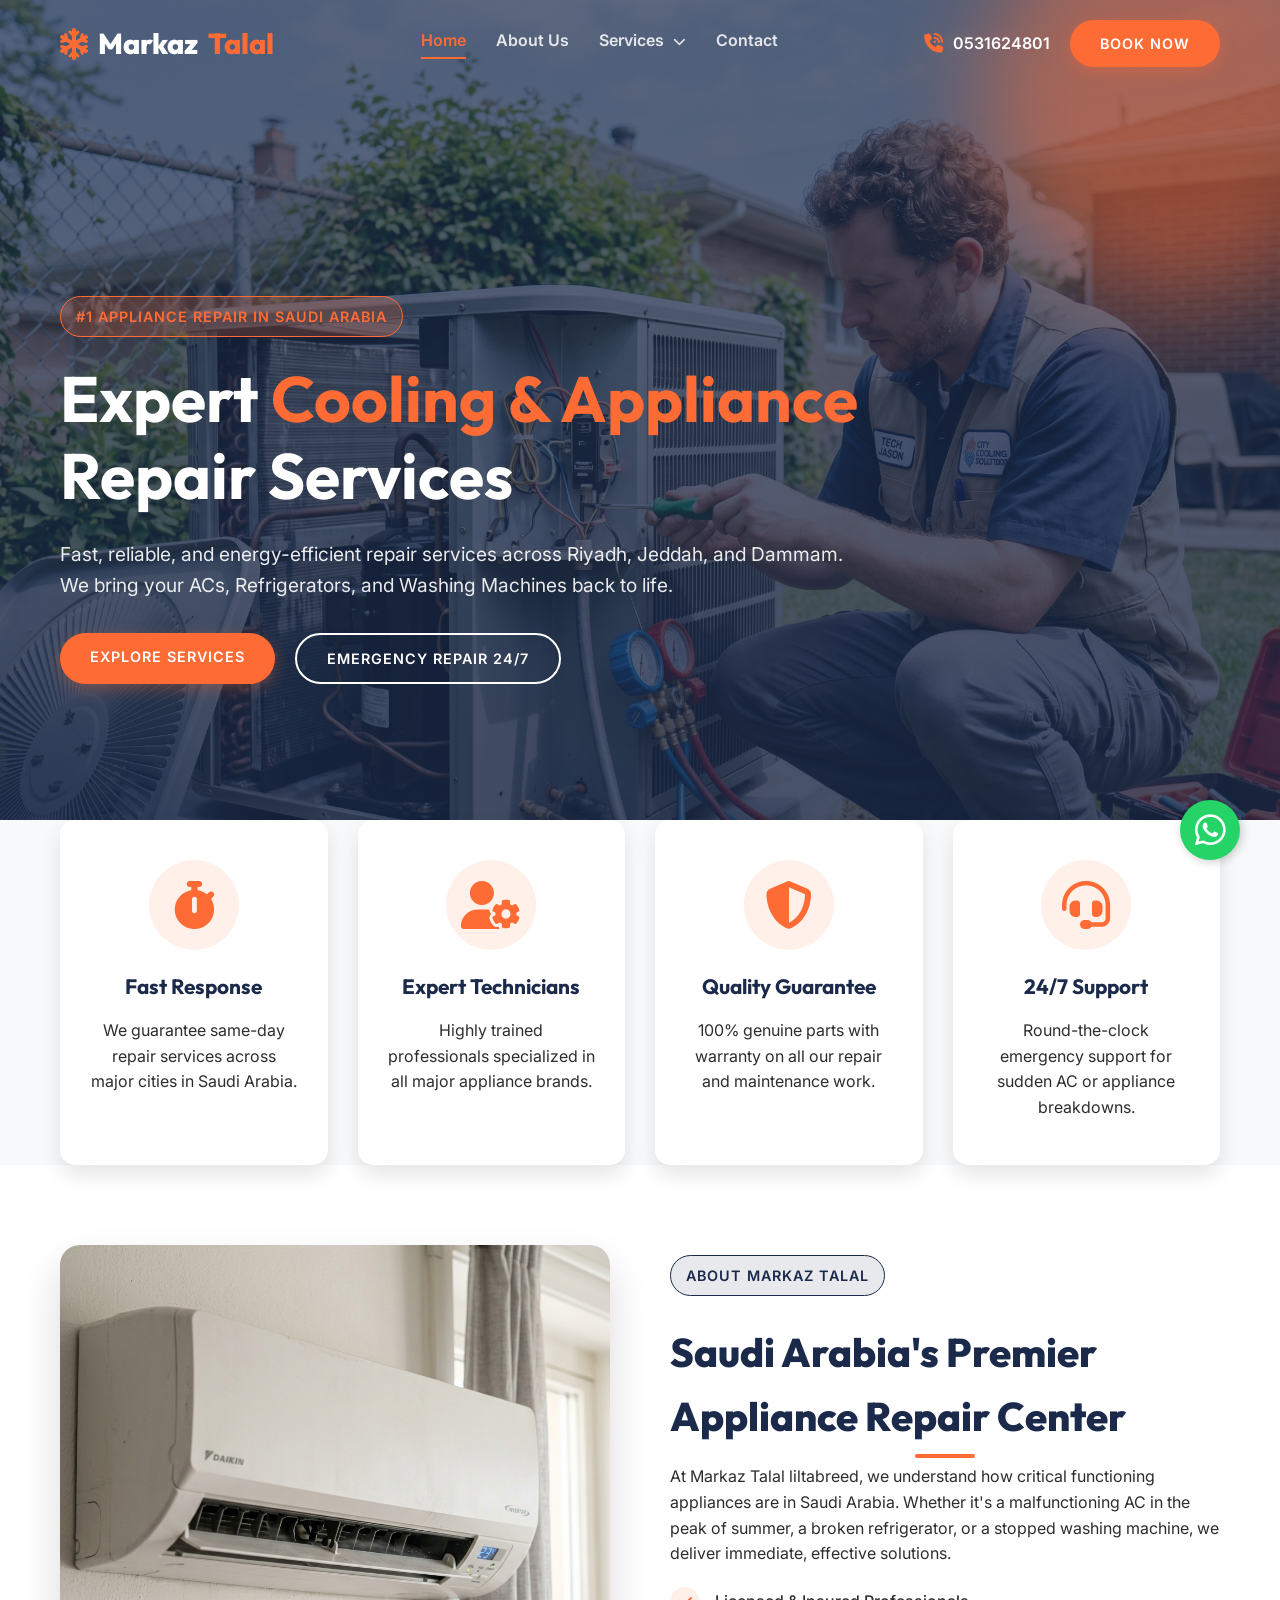
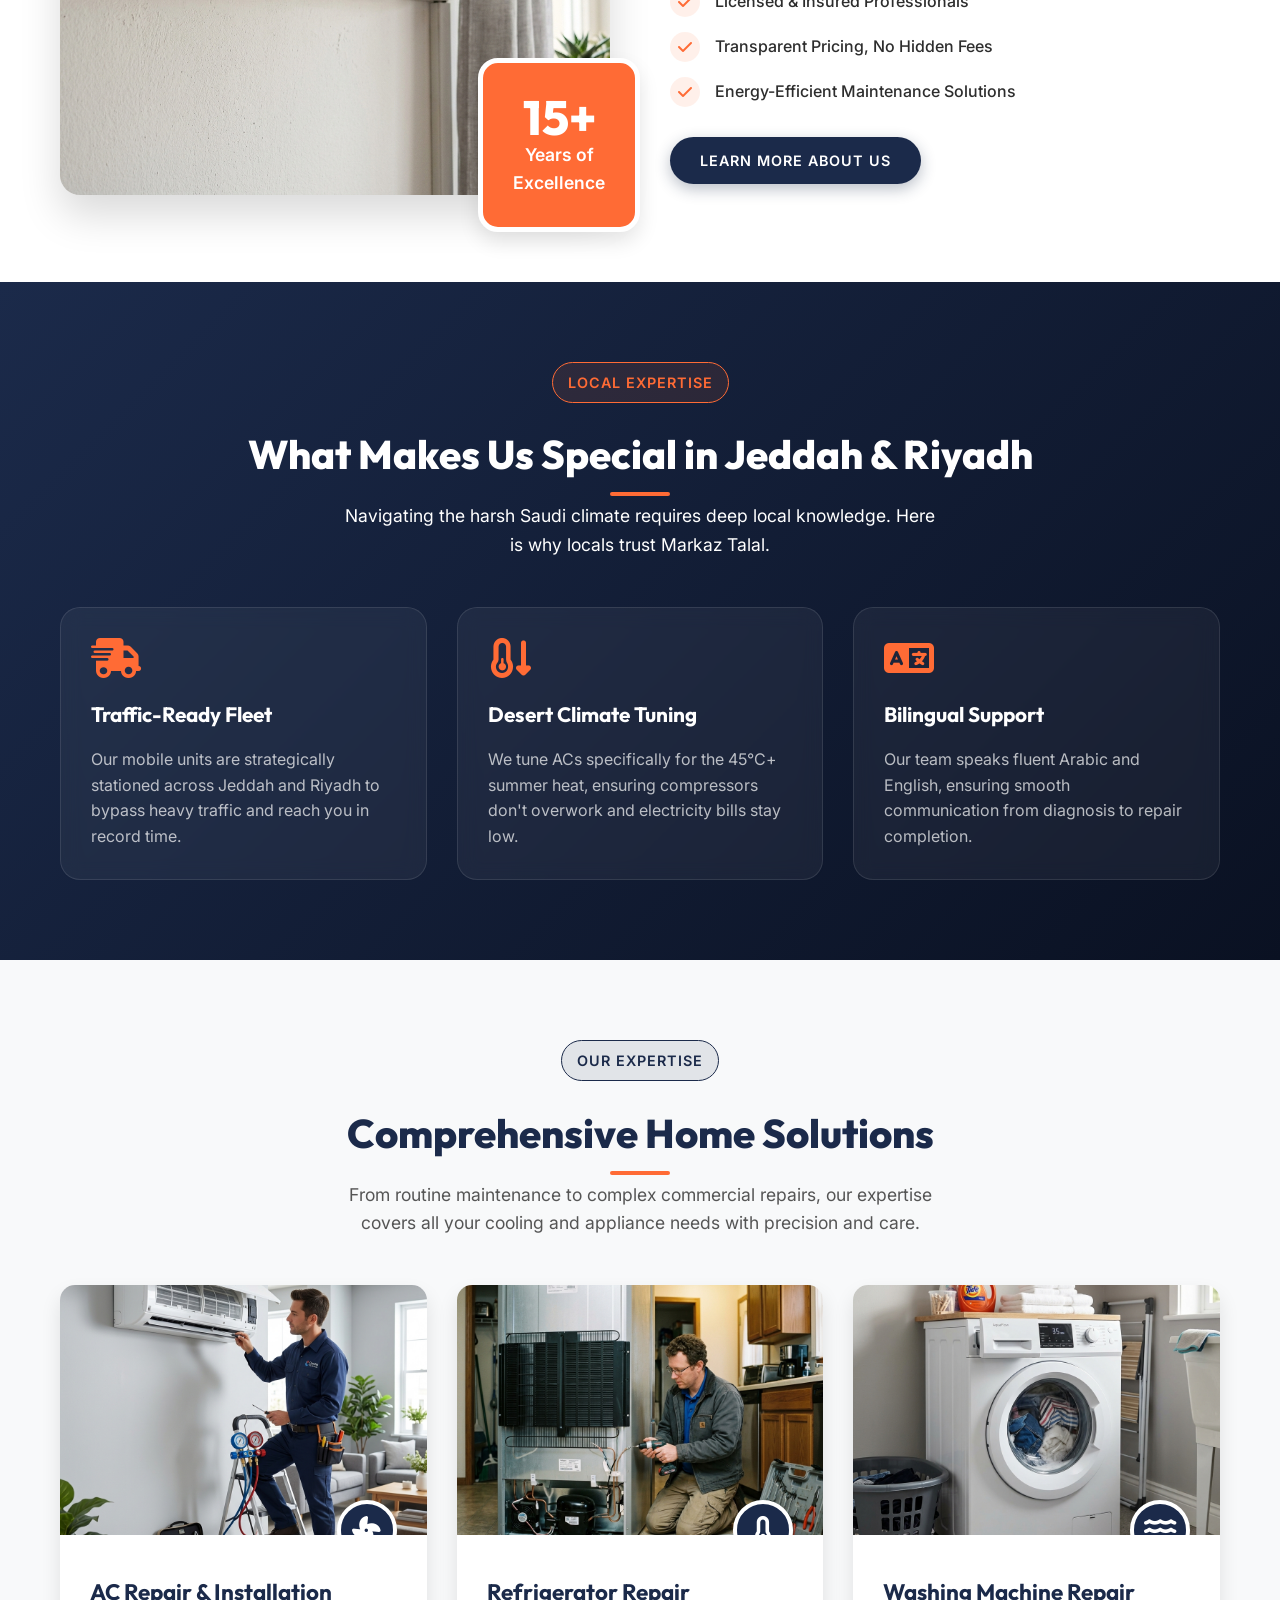
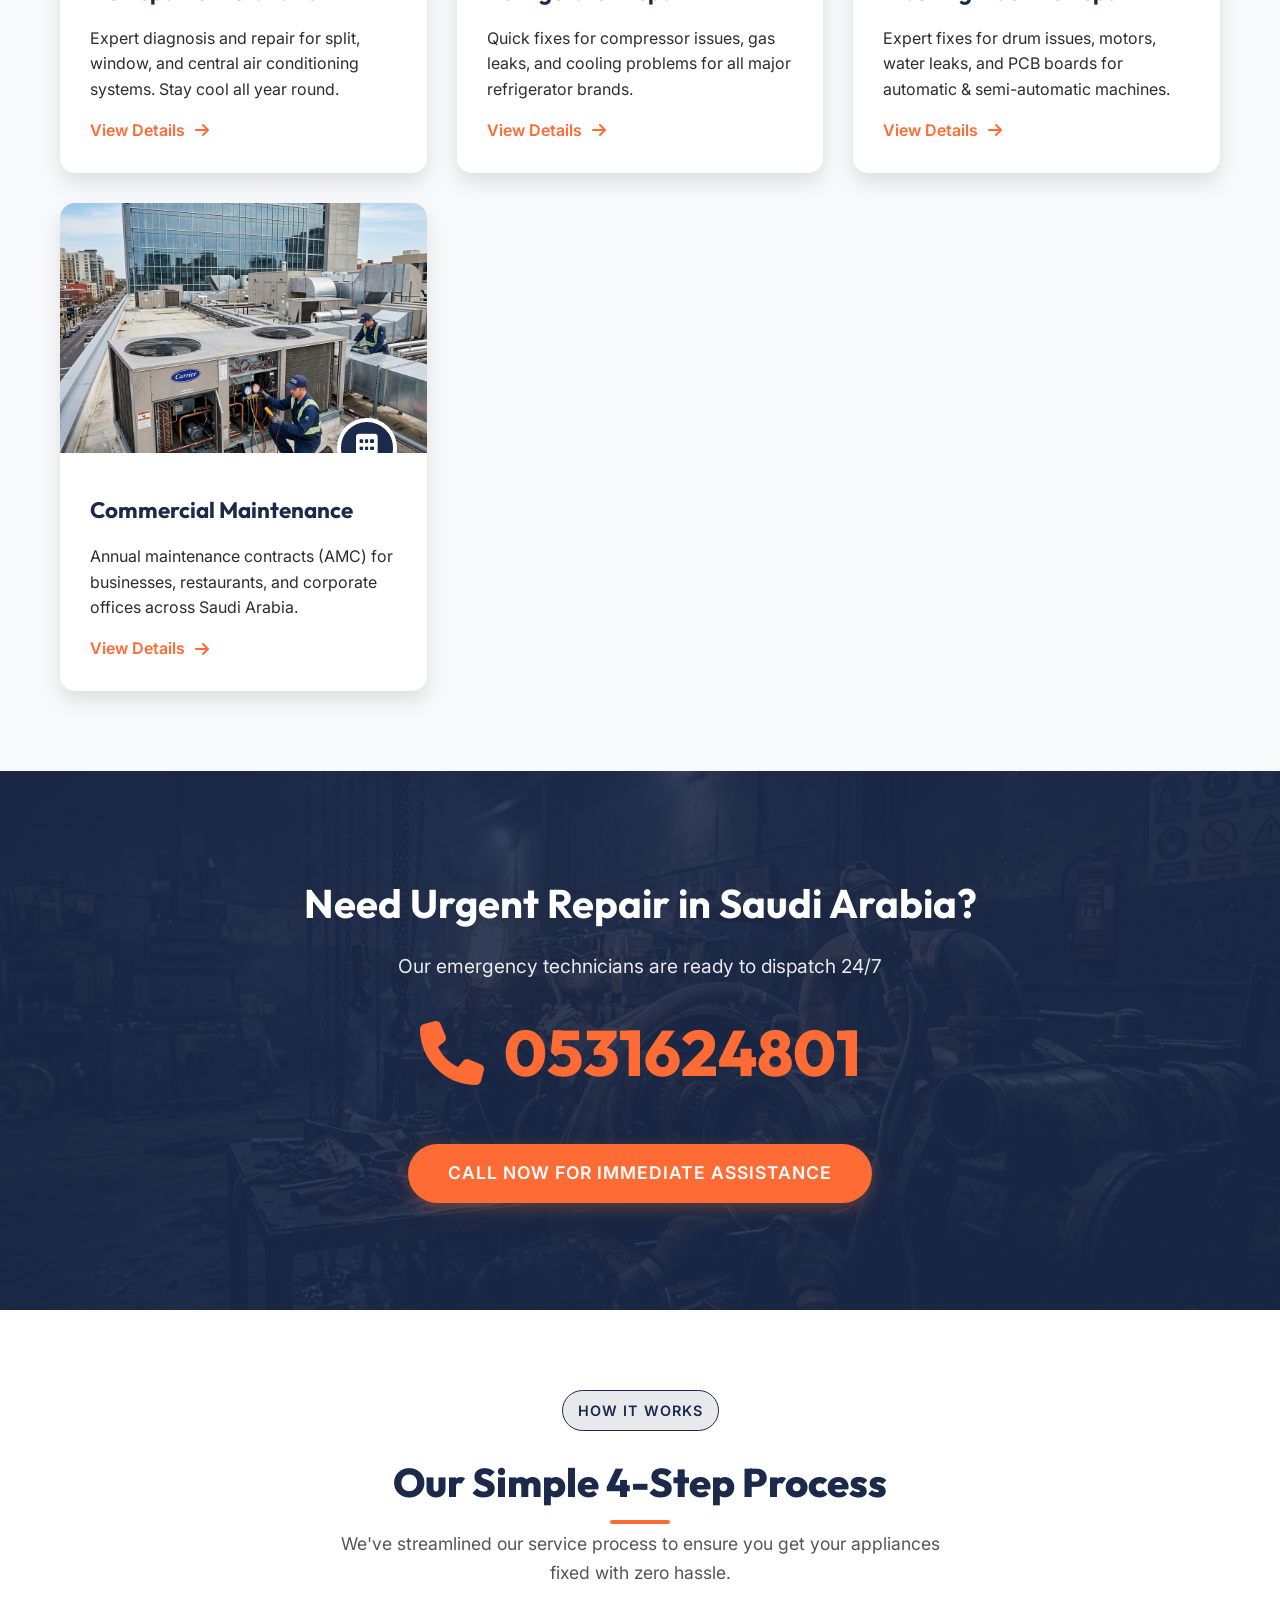
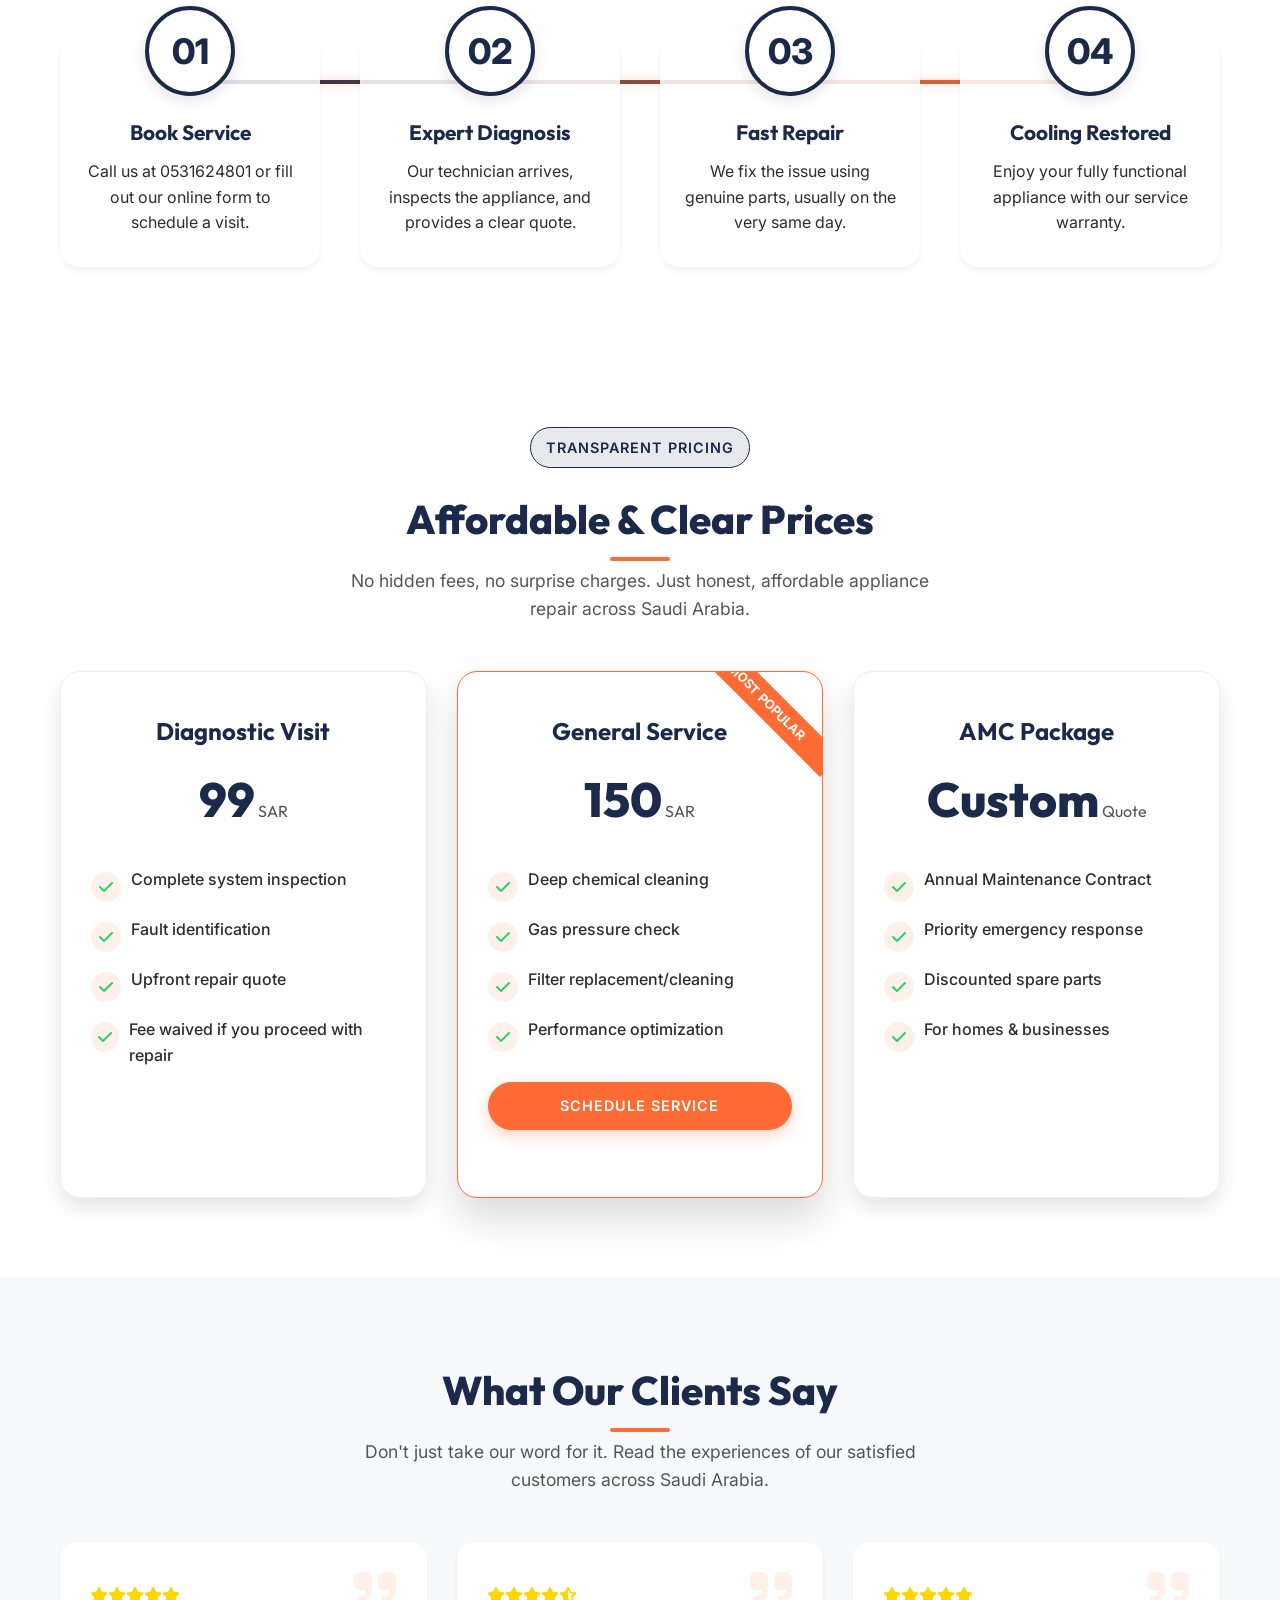
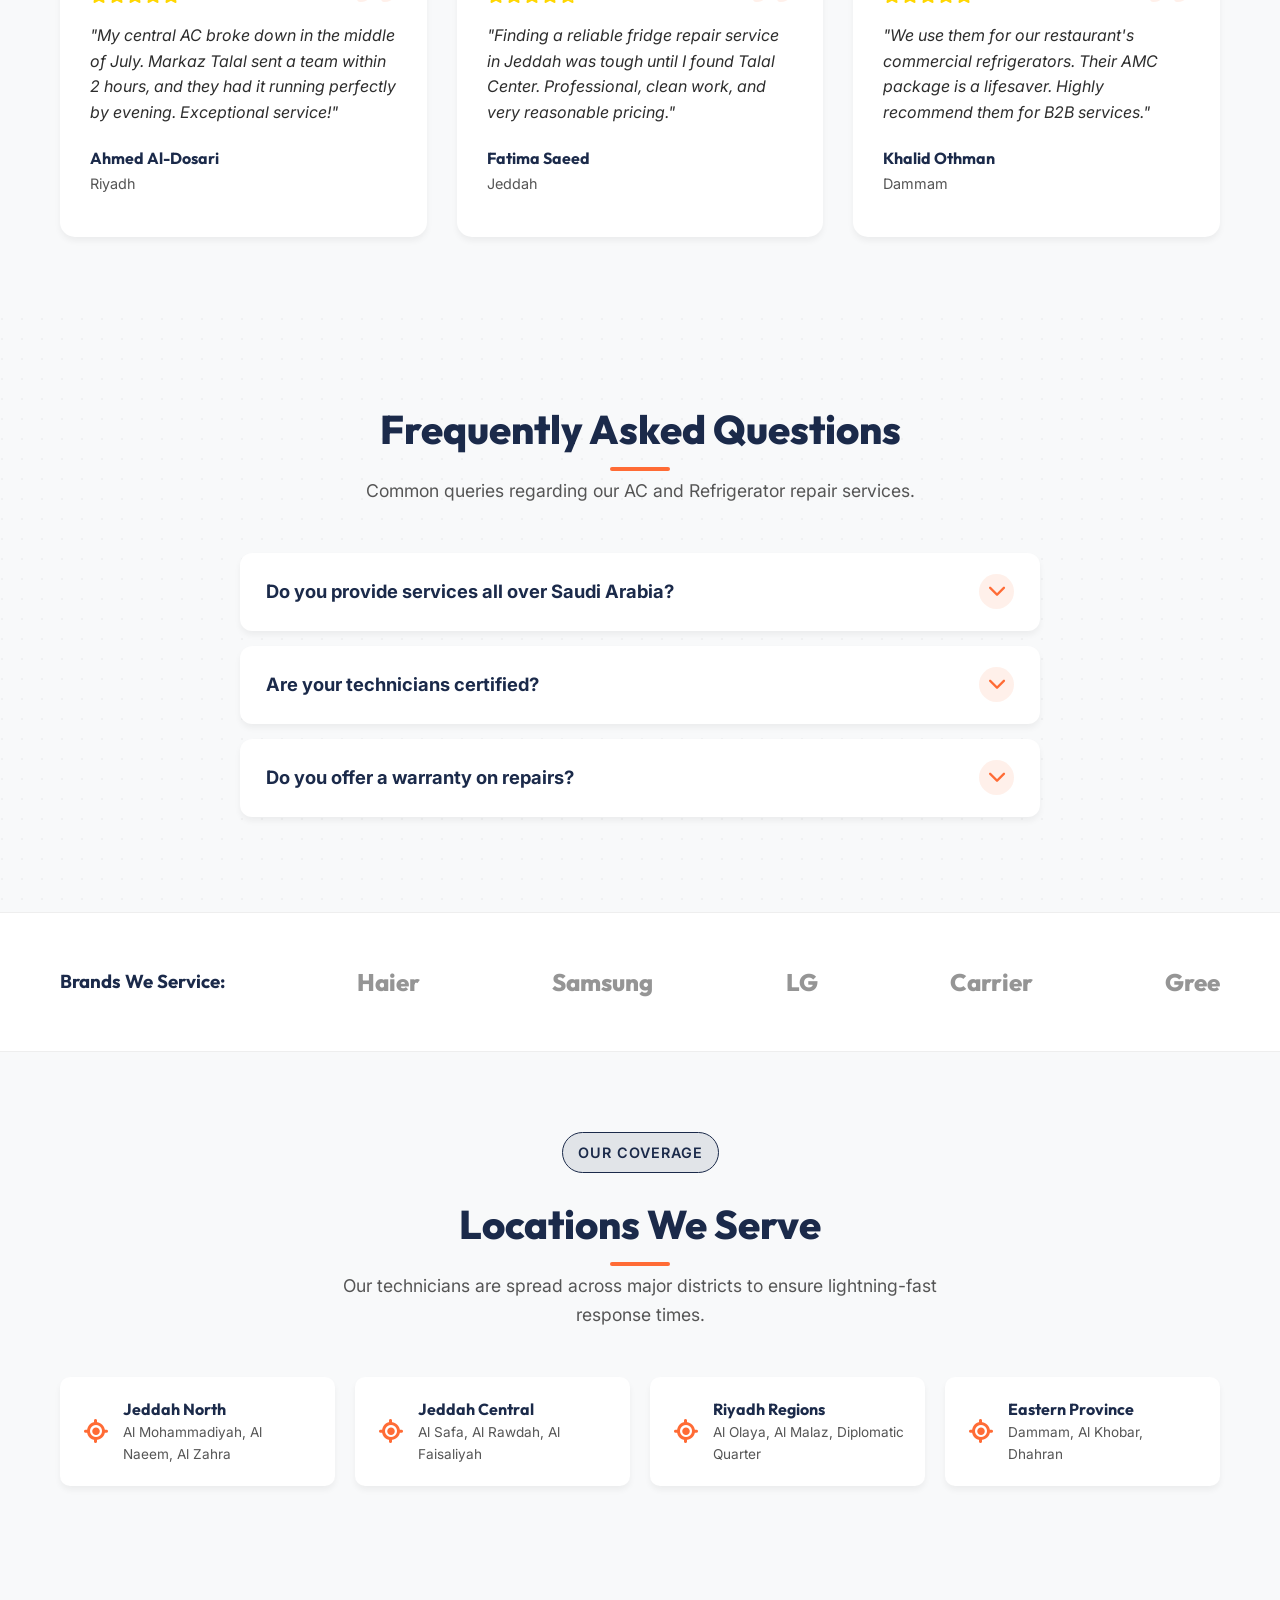
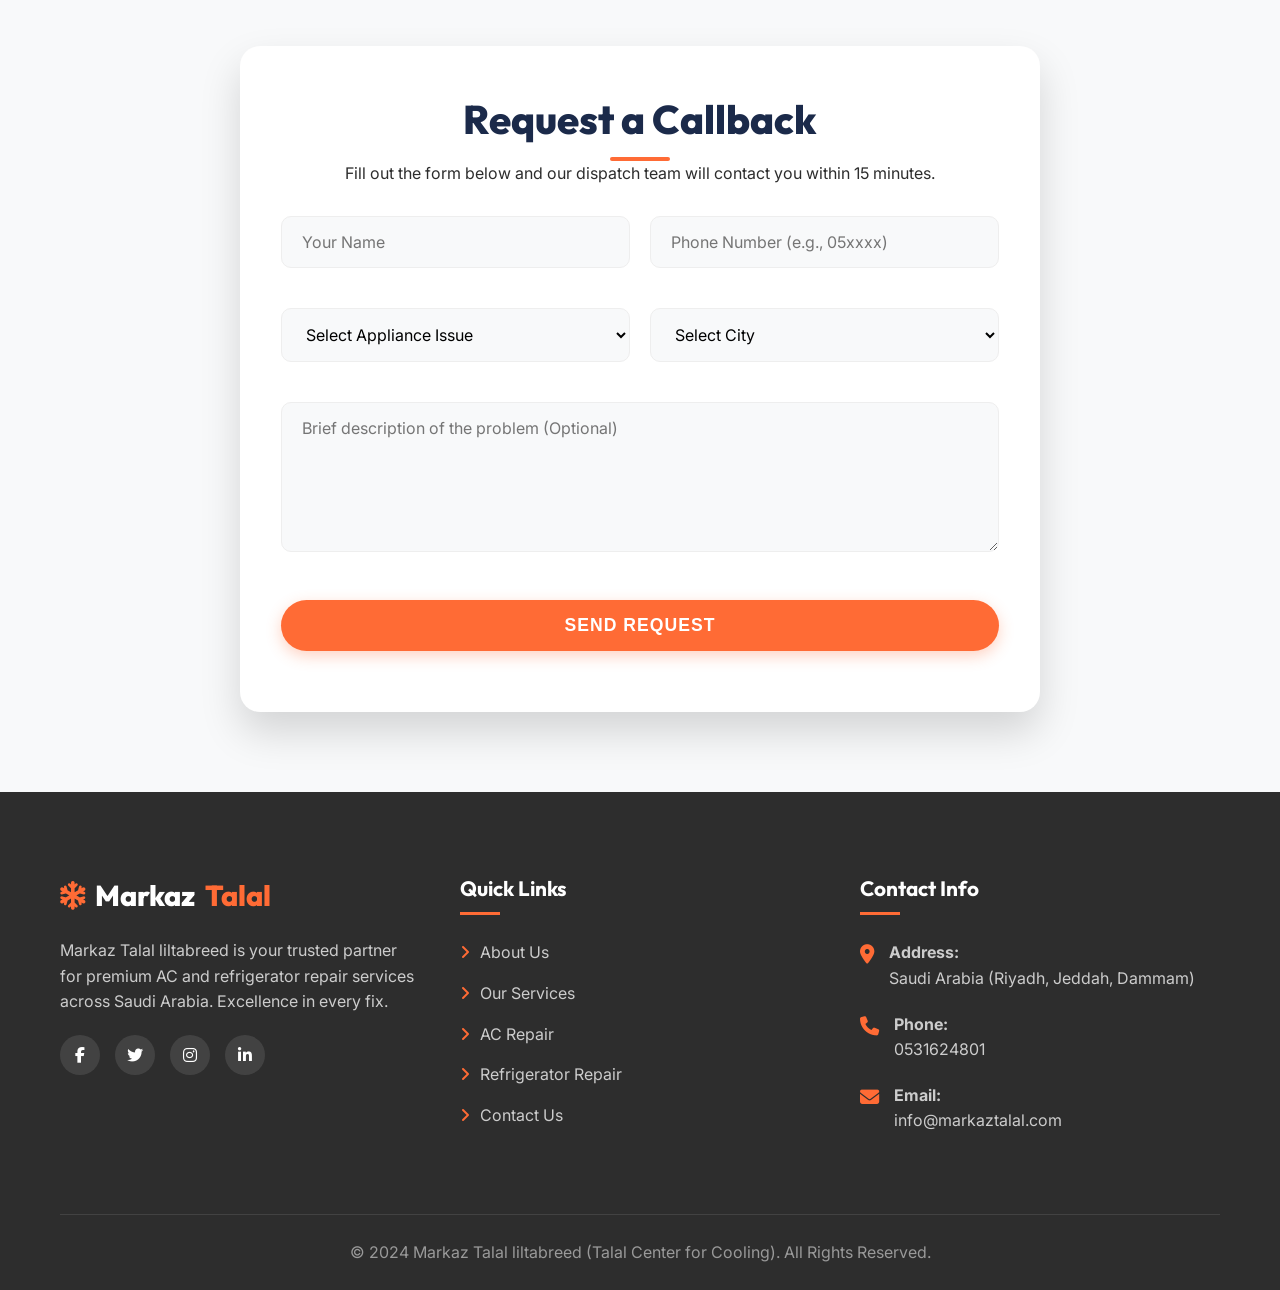
==== commit 83c91f86: "color updated" ====
--- a/index.html
+++ b/index.html
@@ -27,14 +27,18 @@
         <i class="fa-solid fa-bars"></i>
       </div>
 
-      <nav class="nav-menu">
-        <a href="index.html" class="nav-link active">Home</a>
-        <a href="about.html" class="nav-link">About Us</a>
-        <a href="services.html" class="nav-link">Services</a>
-        <a href="ac-repair.html" class="nav-link">AC Repair</a>
-        <a href="fridge-repair.html" class="nav-link">Fridge Repair</a>
-        <a href="washing-machine-repair.html" class="nav-link">Washing Machine</a>
-        <a href="contact.html" class="nav-link">Contact</a>
+            <nav class="nav-menu">
+        <div class="nav-item"><a href="index.html" class="nav-link active">Home</a></div>
+        <div class="nav-item"><a href="about.html" class="nav-link">About Us</a></div>
+        <div class="nav-item dropdown">
+          <a href="services.html" class="nav-link">Services <i class="fa-solid fa-chevron-down" style="font-size: 0.8rem; margin-left: 5px;"></i></a>
+          <div class="dropdown-menu">
+            <a href="ac-repair.html" class="dropdown-item">AC Repair</a>
+            <a href="fridge-repair.html" class="dropdown-item">Fridge Repair</a>
+            <a href="washing-machine-repair.html" class="dropdown-item">Washing Machine</a>
+          </div>
+        </div>
+        <div class="nav-item"><a href="contact.html" class="nav-link">Contact</a></div>
       </nav>
 
       <div class="nav-actions">
--- a/css/style.css
+++ b/css/style.css
@@ -84,6 +84,12 @@
   text-align: center;
 }
 
+.text-center .hero-subtitle {
+  display: block;
+  width: max-content;
+  margin: 0 auto 1.2rem auto;
+}
+
 .section-title {
   font-size: 2.5rem;
   font-weight: 800;
@@ -244,9 +250,10 @@
 
 .nav-link {
   font-weight: 600;
-  color: var(--primary-navy);
+  color: rgba(255, 255, 255, 0.85);
   position: relative;
   padding-bottom: 5px;
+  display: inline-block;
 }
 
 .header.scrolled .nav-link {
@@ -274,6 +281,51 @@
   color: var(--primary-orange);
 }
 
+.header.scrolled .nav-link:hover,
+.header.scrolled .nav-link.active {
+  color: var(--primary-orange);
+}
+
+/* Dropdown Styles */
+.nav-item.dropdown {
+  position: relative;
+}
+.dropdown-menu {
+  position: absolute;
+  top: 100%;
+  left: 0;
+  background: var(--primary-white);
+  box-shadow: var(--shadow-md);
+  border-radius: 10px;
+  min-width: 220px;
+  opacity: 0;
+  visibility: hidden;
+  transform: translateY(15px);
+  transition: var(--transition);
+  display: flex;
+  flex-direction: column;
+  padding: 10px 0;
+  z-index: 1000;
+  border: 1px solid #eee;
+}
+.nav-item.dropdown:hover .dropdown-menu {
+  opacity: 1;
+  visibility: visible;
+  transform: translateY(0);
+}
+.dropdown-item {
+  padding: 12px 20px;
+  color: var(--primary-charcoal);
+  font-weight: 500;
+  transition: var(--transition);
+  font-size: 0.95rem;
+}
+.dropdown-item:hover {
+  background: rgba(255, 107, 53, 0.05);
+  color: var(--primary-orange);
+  padding-left: 25px;
+}
+
 .nav-actions {
   display: flex;
   align-items: center;
@@ -285,6 +337,11 @@
   align-items: center;
   gap: 10px;
   font-weight: 600;
+  color: var(--primary-white);
+  transition: var(--transition);
+}
+
+.header.scrolled .contact-info-top {
   color: var(--primary-navy);
 }
 
@@ -296,8 +353,28 @@
 .mobile-toggle {
   display: none;
   font-size: 1.5rem;
+  color: var(--primary-white);
+  cursor: pointer;
+  transition: var(--transition);
+}
+
+.header.scrolled .mobile-toggle {
   color: var(--primary-navy);
-  cursor: pointer;
+}
+
+.logo {
+  font-family: 'Outfit', sans-serif;
+  font-size: 1.8rem;
+  font-weight: 800;
+  color: var(--primary-white);
+  display: flex;
+  align-items: center;
+  gap: 10px;
+  transition: var(--transition);
+}
+
+.header.scrolled .logo {
+  color: var(--primary-navy);
 }
 
 /* Hero Section */
@@ -1473,6 +1550,27 @@
   }
   .nav-link {
     font-size: 1.2rem;
+    color: var(--primary-navy); /* Ensure visible on white background mobile menu */
+  }
+  .nav-item.dropdown .dropdown-menu {
+    position: relative;
+    top: 0;
+    box-shadow: none;
+    border: none;
+    opacity: 1;
+    visibility: visible;
+    transform: none;
+    display: none;
+    background: transparent;
+    padding: 0;
+  }
+  .nav-item.dropdown:hover .dropdown-menu,
+  .nav-item.dropdown:active .dropdown-menu {
+    display: flex;
+  }
+  .dropdown-item {
+    text-align: center;
+    color: var(--text-gray);
   }
 }
 
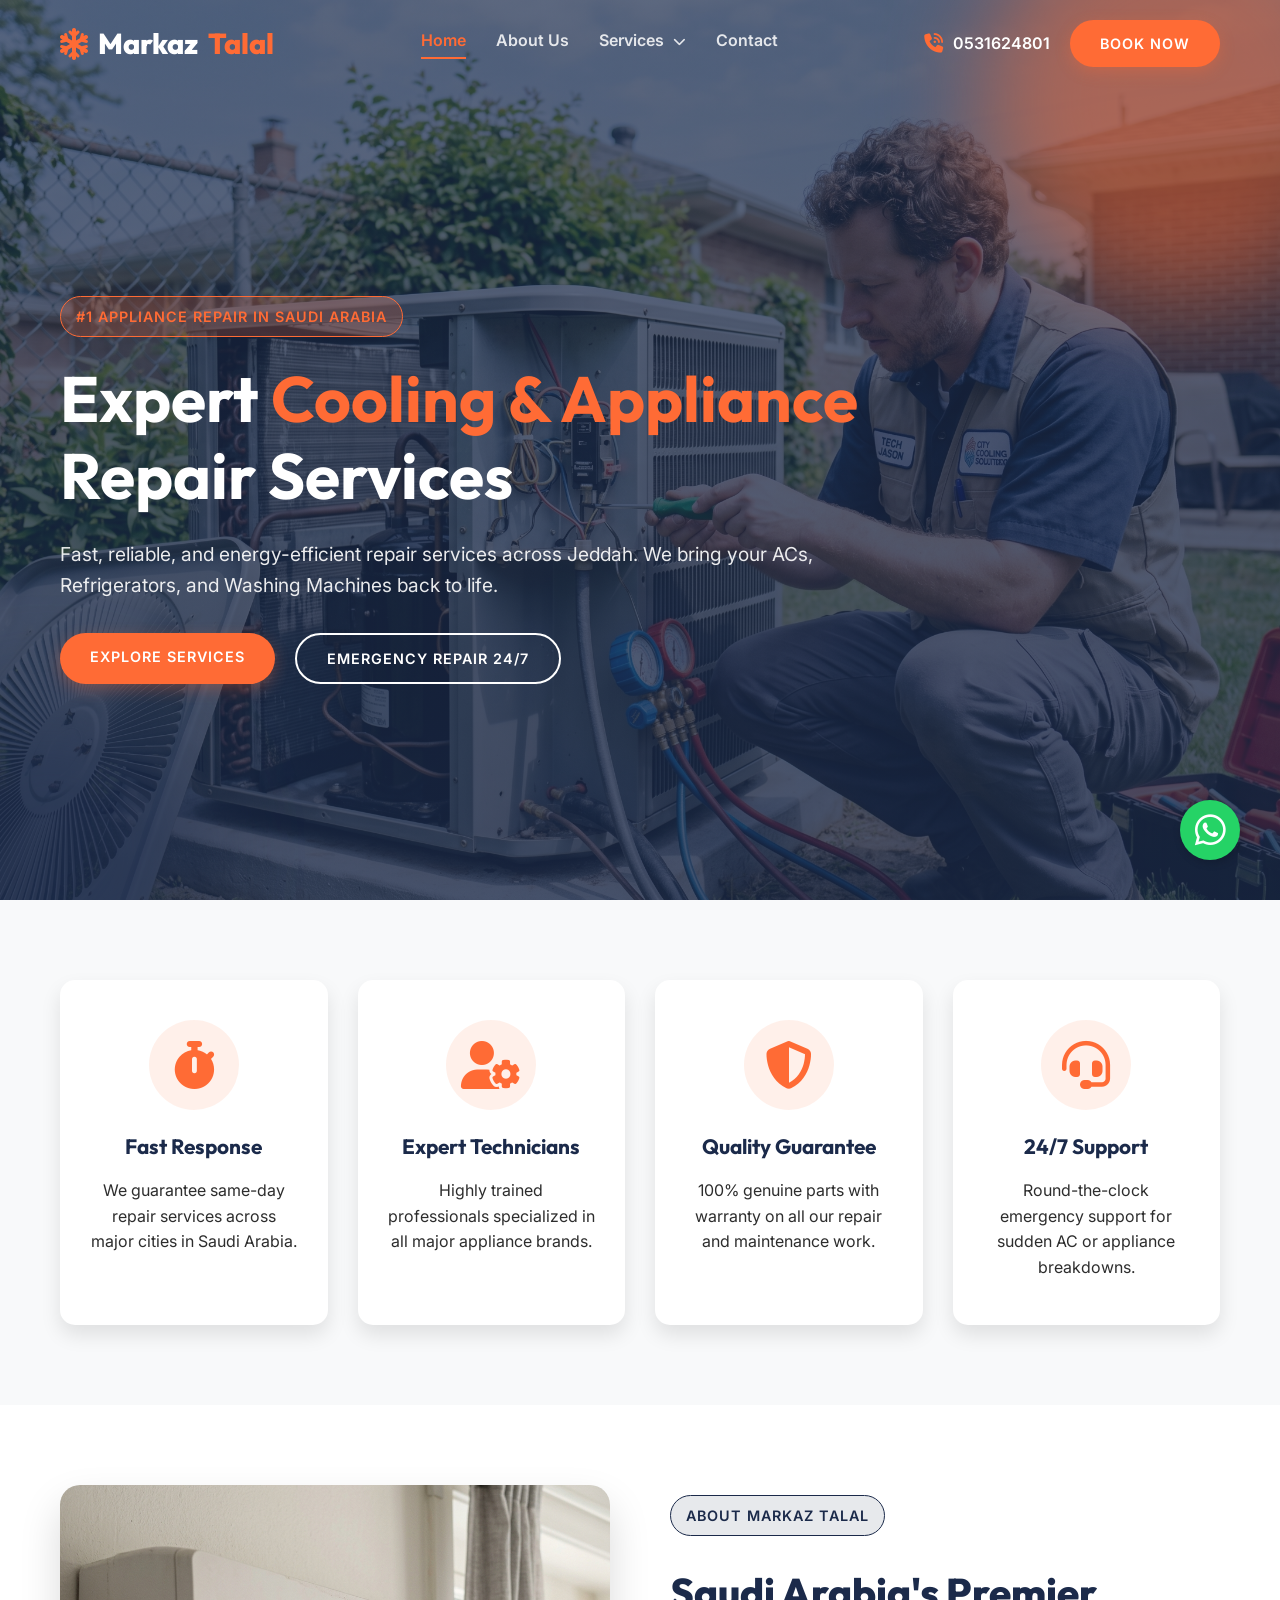
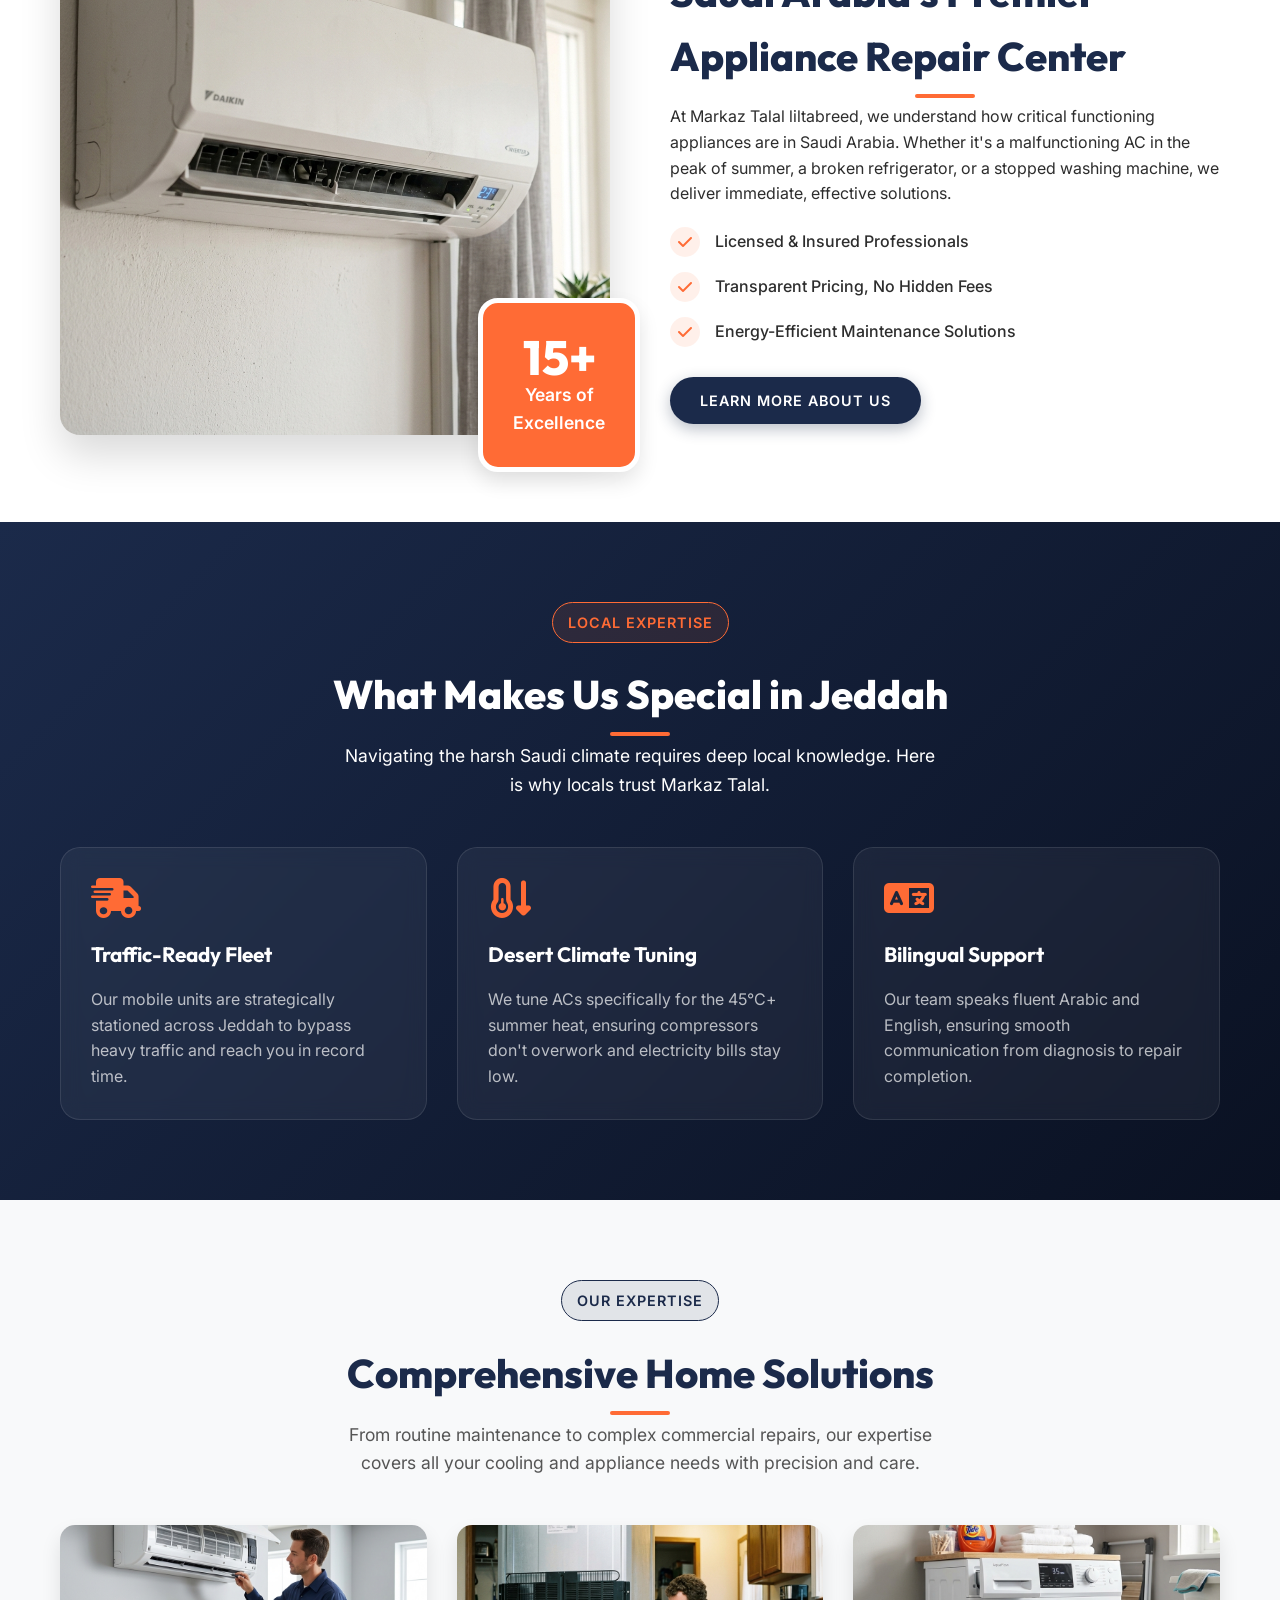
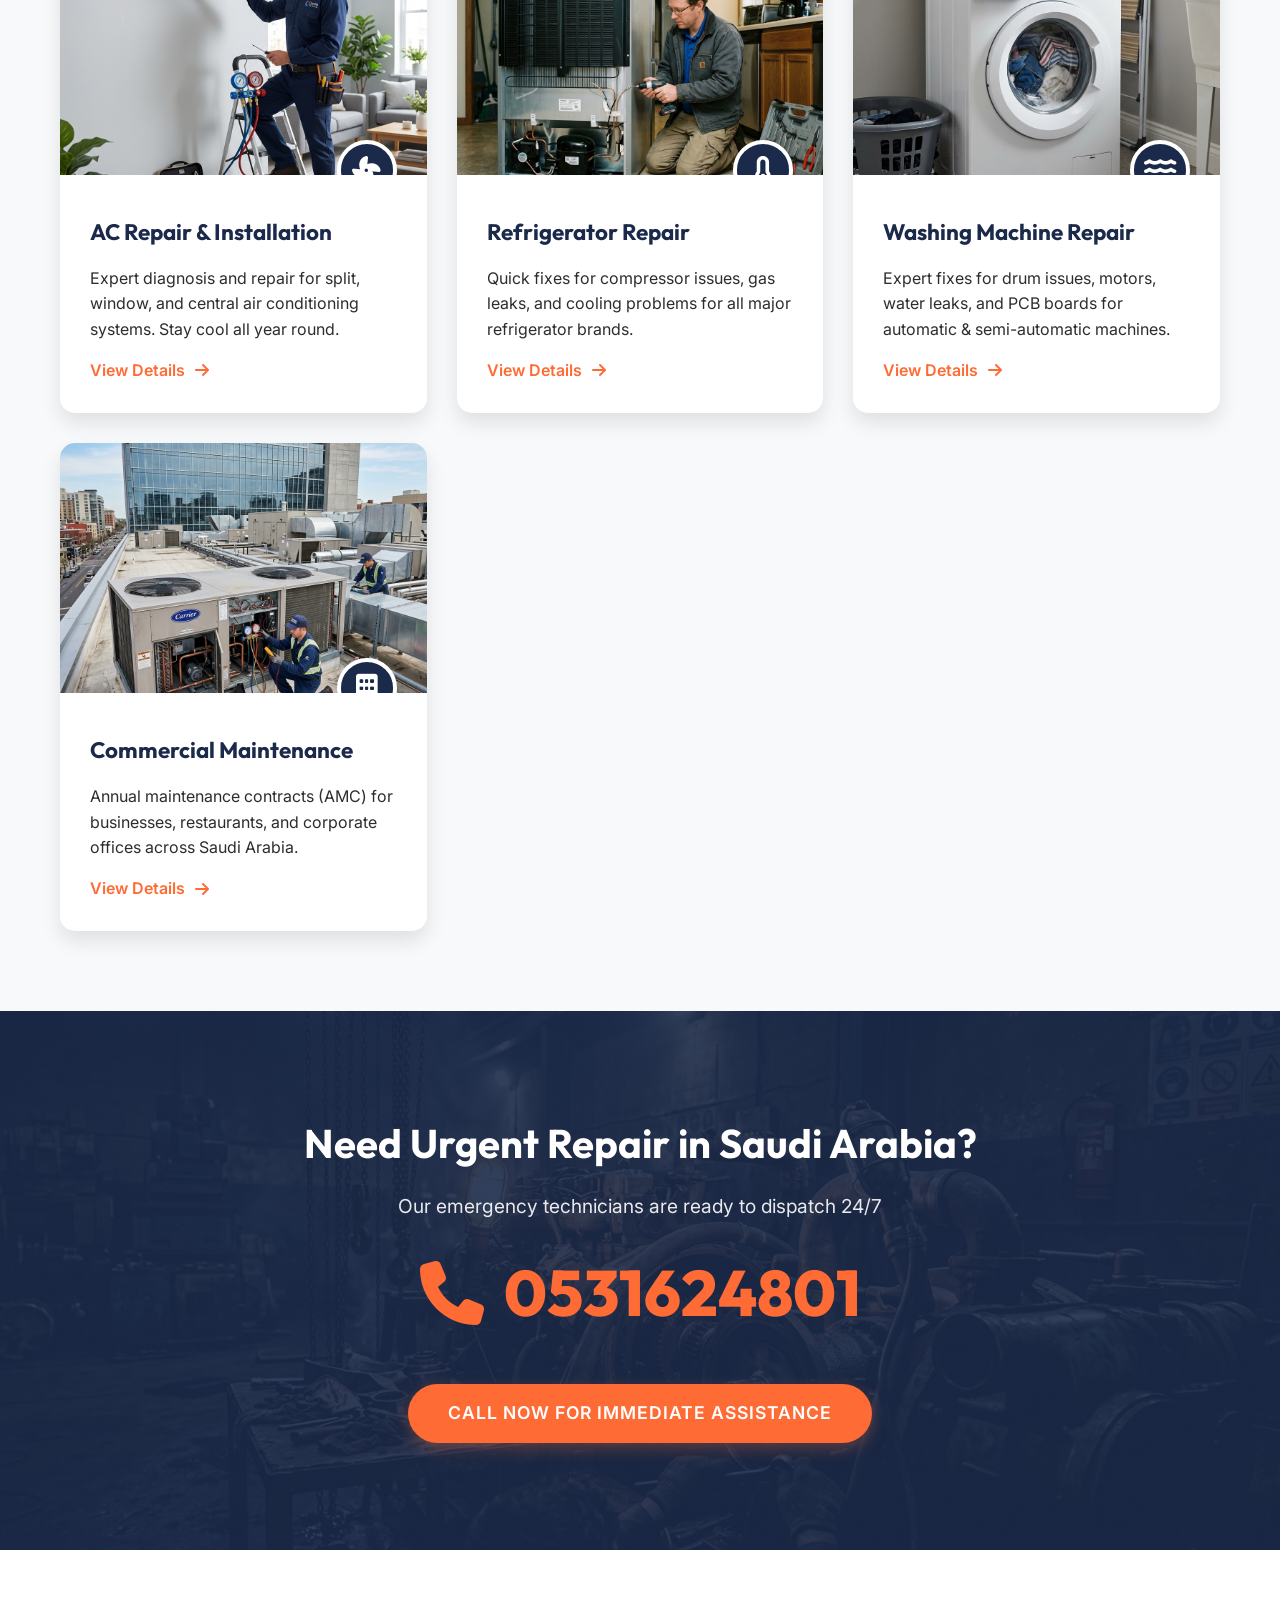
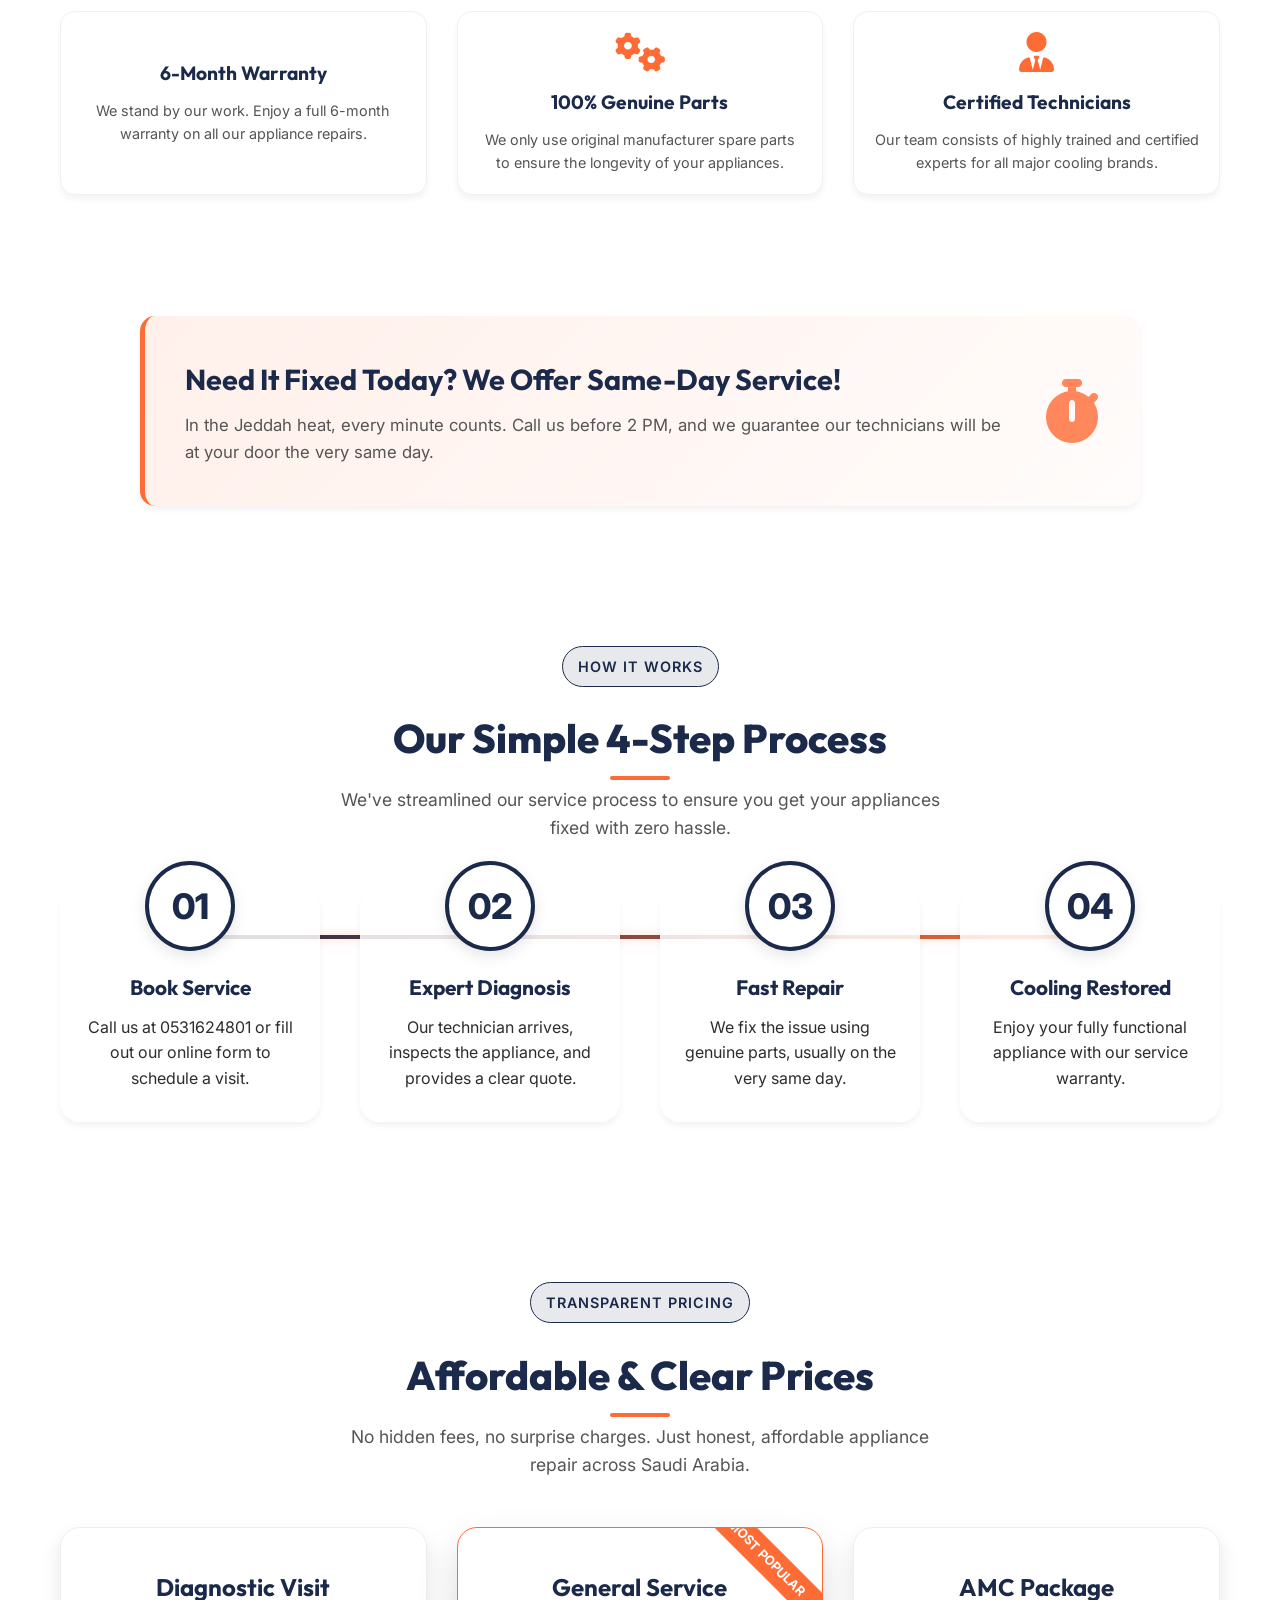
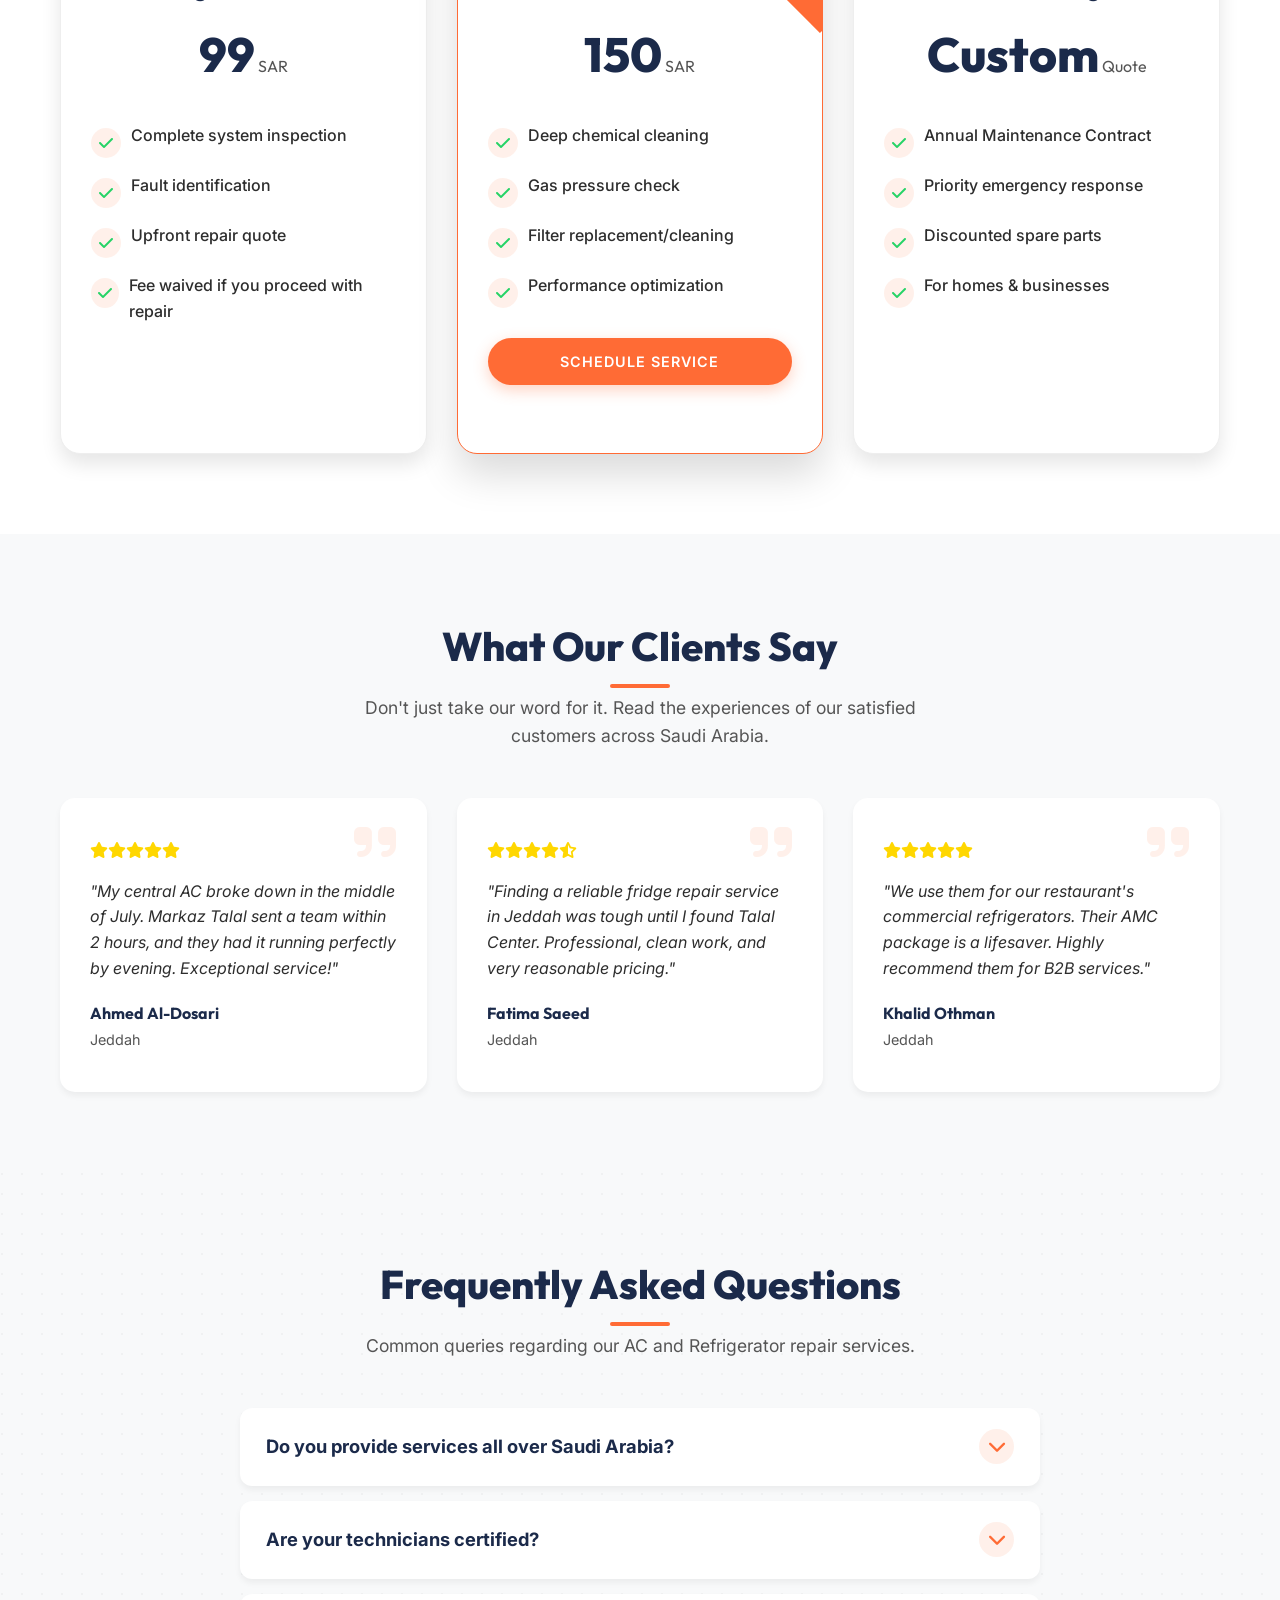
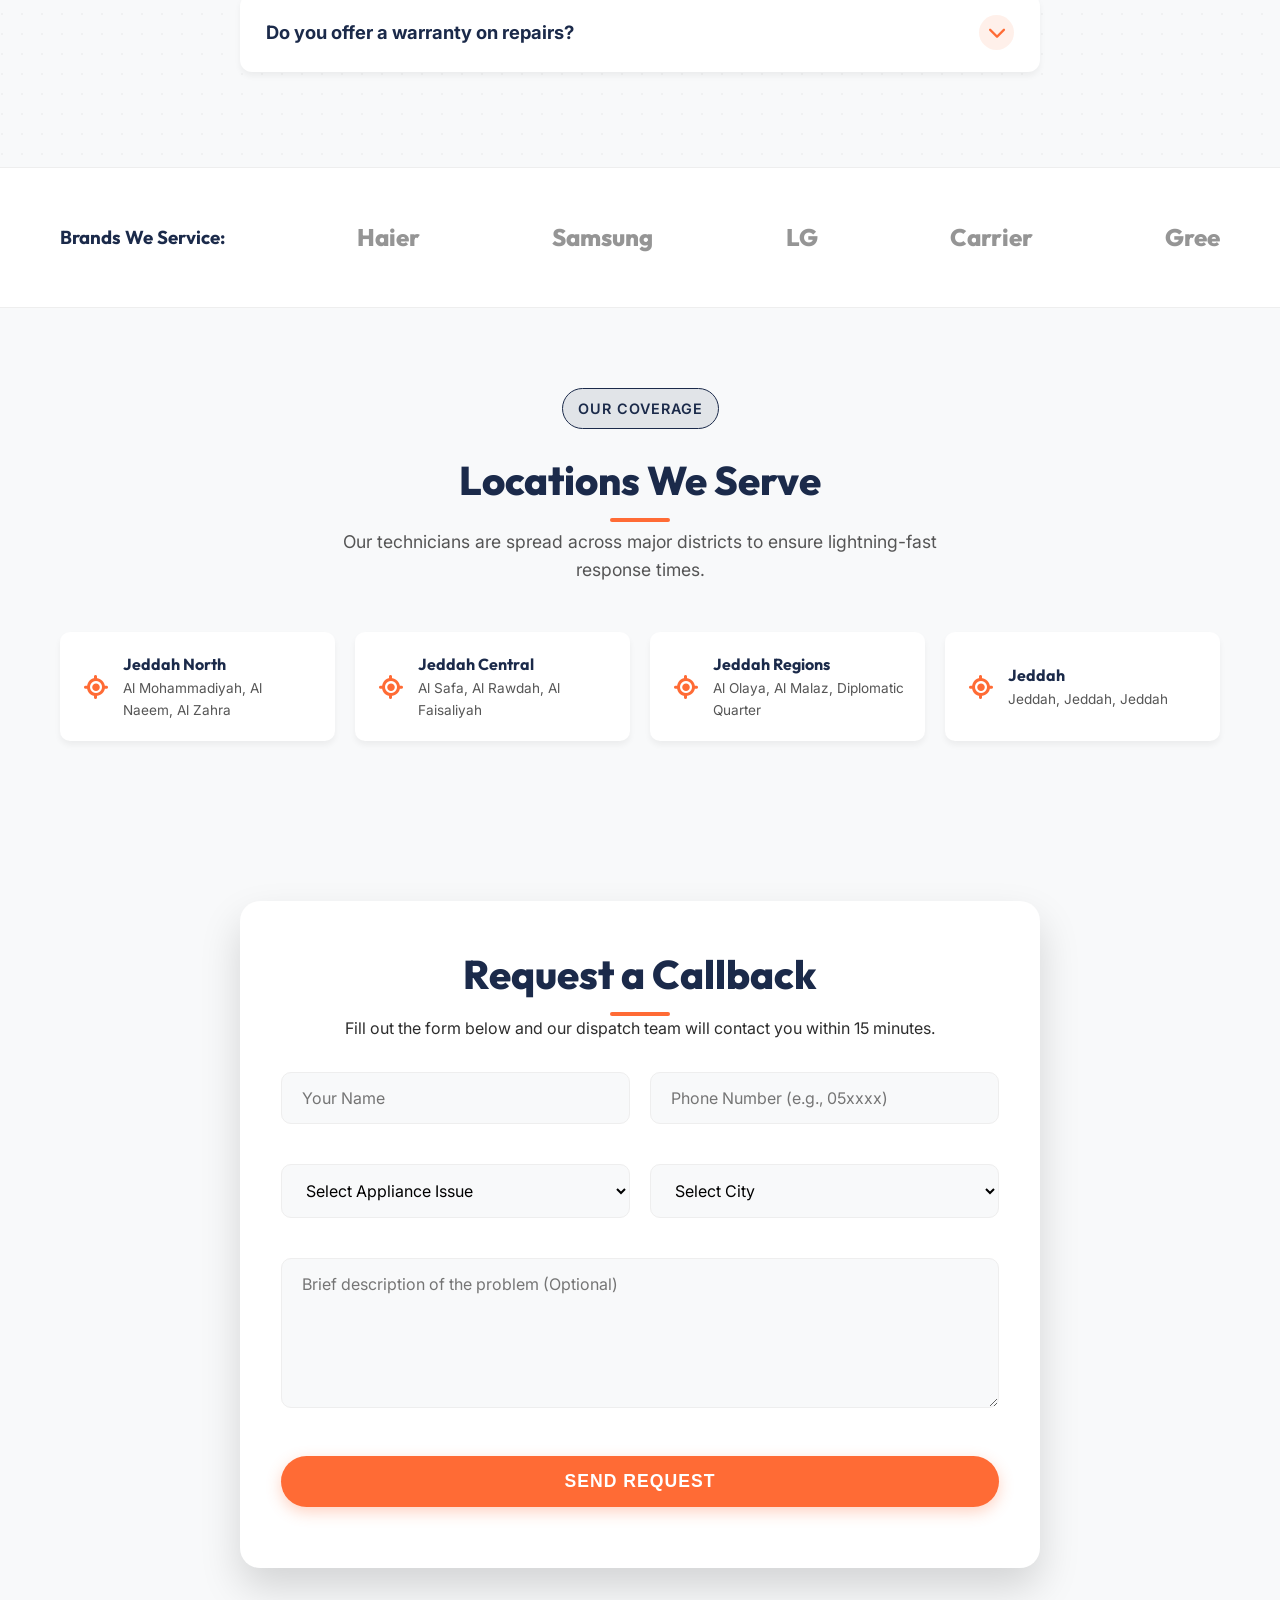
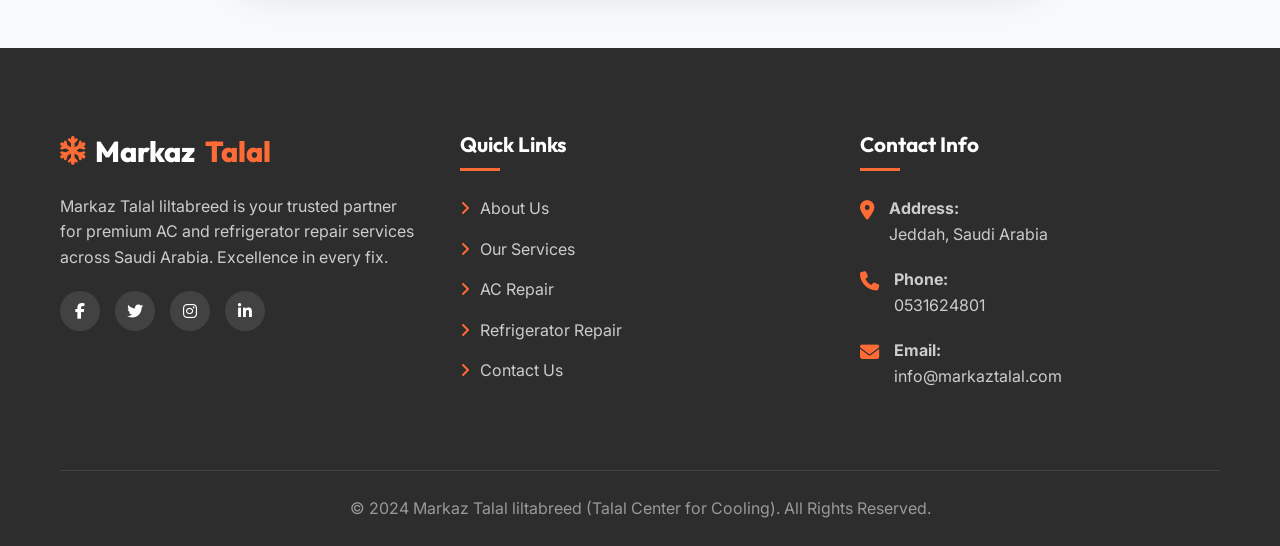
==== commit 5c6d5b93: "repaired" ====
--- a/index.html
+++ b/index.html
@@ -4,7 +4,7 @@
   <meta charset="UTF-8">
   <meta name="viewport" content="width=device-width, initial-scale=1.0">
   <meta name="description" content="Markaz Talal liltabreed (Talal Center for Cooling) provides professional AC, Refrigerator, and home appliance repair services in Saudi Arabia. 24/7 Emergency support.">
-  <meta name="keywords" content="AC repair in Riyadh, refrigerator repair service Jeddah, best AC technician Saudi Arabia, 24/7 AC repair, emergency fridge repair">
+  <meta name="keywords" content="AC repair in Jeddah, refrigerator repair service Jeddah, best AC technician Saudi Arabia, 24/7 AC repair, emergency fridge repair">
   <title>Markaz Talal liltabreed | Premium AC & Refrigerator Repair Services in Saudi Arabia</title>
   
   <!-- FontAwesome -->
@@ -59,7 +59,7 @@
       <div class="hero-content fade-up">
         <span class="hero-subtitle">#1 Appliance Repair in Saudi Arabia</span>
         <h1 class="hero-title">Expert <span>Cooling & Appliance</span> Repair Services</h1>
-        <p class="hero-text">Fast, reliable, and energy-efficient repair services across Riyadh, Jeddah, and Dammam. We bring your ACs, Refrigerators, and Washing Machines back to life.</p>
+        <p class="hero-text">Fast, reliable, and energy-efficient repair services across Jeddah. We bring your ACs, Refrigerators, and Washing Machines back to life.</p>
         <div class="hero-buttons">
           <a href="services.html" class="btn btn-primary">Explore Services</a>
           <a href="contact.html" class="btn btn-outline">Emergency Repair 24/7</a>
@@ -127,7 +127,7 @@
     <div class="container">
       <div class="text-center fade-up">
         <span class="hero-subtitle" style="color: var(--primary-orange); border-color: var(--primary-orange); background: rgba(255, 107, 53, 0.1);">Local Expertise</span>
-        <h2 class="section-title">What Makes Us Special in Jeddah & Riyadh</h2>
+        <h2 class="section-title">What Makes Us Special in Jeddah</h2>
         <p class="section-subtitle">Navigating the harsh Saudi climate requires deep local knowledge. Here is why locals trust Markaz Talal.</p>
       </div>
 
@@ -135,7 +135,7 @@
         <div class="jeddah-card fade-up">
           <i class="fa-solid fa-truck-fast jeddah-icon"></i>
           <h3>Traffic-Ready Fleet</h3>
-          <p>Our mobile units are strategically stationed across Jeddah and Riyadh to bypass heavy traffic and reach you in record time.</p>
+          <p>Our mobile units are strategically stationed across Jeddah to bypass heavy traffic and reach you in record time.</p>
         </div>
         <div class="jeddah-card fade-up" style="transition-delay: 0.1s;">
           <i class="fa-solid fa-temperature-arrow-down jeddah-icon"></i>
@@ -222,6 +222,40 @@
         <i class="fa-solid fa-phone"></i> 0531624801
       </div>
       <a href="contact.html" class="btn btn-primary" style="margin-top: 20px; font-size: 1.1rem; padding: 15px 40px;">Call Now for Immediate Assistance</a>
+    </div>
+  </section>
+
+  <!-- Section: Trust Badges (Genuine Parts & Warranty) -->
+  <section class="trust-badges">
+    <div class="container">
+      <div class="trust-grid">
+        <div class="trust-item fade-up">
+          <i class="fa-solid fa-shield-check"></i>
+          <h3>6-Month Warranty</h3>
+          <p>We stand by our work. Enjoy a full 6-month warranty on all our appliance repairs.</p>
+        </div>
+        <div class="trust-item fade-up" style="transition-delay: 0.1s;">
+          <i class="fa-solid fa-gears"></i>
+          <h3>100% Genuine Parts</h3>
+          <p>We only use original manufacturer spare parts to ensure the longevity of your appliances.</p>
+        </div>
+        <div class="trust-item fade-up" style="transition-delay: 0.2s;">
+          <i class="fa-solid fa-user-tie"></i>
+          <h3>Certified Technicians</h3>
+          <p>Our team consists of highly trained and certified experts for all major cooling brands.</p>
+        </div>
+      </div>
+    </div>
+  </section>
+
+  <!-- Section: Same-Day Service Banner -->
+  <section class="container fade-up">
+    <div class="same-day-service">
+      <div class="same-day-content">
+        <h3>Need It Fixed Today? We Offer Same-Day Service!</h3>
+        <p>In the Jeddah heat, every minute counts. Call us before 2 PM, and we guarantee our technicians will be at your door the very same day.</p>
+      </div>
+      <i class="fa-solid fa-stopwatch same-day-icon"></i>
     </div>
   </section>
 
@@ -335,7 +369,7 @@
           <div class="client-info">
             <div class="client-details">
               <h4 class="client-name">Ahmed Al-Dosari</h4>
-              <span class="client-loc">Riyadh</span>
+              <span class="client-loc">Jeddah</span>
             </div>
           </div>
         </div>
@@ -363,7 +397,7 @@
           <div class="client-info">
             <div class="client-details">
               <h4 class="client-name">Khalid Othman</h4>
-              <span class="client-loc">Dammam</span>
+              <span class="client-loc">Jeddah</span>
             </div>
           </div>
         </div>
@@ -386,7 +420,7 @@
             <i class="fa-solid fa-chevron-down"></i>
           </div>
           <div class="faq-answer">
-            <p>We primarily operate in major cities including Riyadh, Jeddah, Dammam, and Al Khobar. We are continually expanding our reach to serve more areas across the Kingdom.</p>
+            <p>We primarily operate in major cities including Jeddah. We are continually expanding our reach to serve more areas across the Kingdom.</p>
           </div>
         </div>
         
@@ -454,15 +488,15 @@
         <div class="location-item fade-up" style="transition-delay: 0.2s;">
           <i class="fa-solid fa-location-crosshairs"></i>
           <div class="location-info">
-            <h4>Riyadh Regions</h4>
+            <h4>Jeddah Regions</h4>
             <p>Al Olaya, Al Malaz, Diplomatic Quarter</p>
           </div>
         </div>
         <div class="location-item fade-up" style="transition-delay: 0.3s;">
           <i class="fa-solid fa-location-crosshairs"></i>
           <div class="location-info">
-            <h4>Eastern Province</h4>
-            <p>Dammam, Al Khobar, Dhahran</p>
+            <h4>Jeddah</h4>
+            <p>Jeddah, Jeddah, Jeddah</p>
           </div>
         </div>
       </div>
@@ -497,8 +531,8 @@
             <select class="form-control" required>
               <option value="" disabled selected>Select City</option>
               <option value="jeddah">Jeddah</option>
-              <option value="riyadh">Riyadh</option>
-              <option value="dammam">Dammam</option>
+              <option value="riyadh">Jeddah</option>
+              <option value="dammam">Jeddah</option>
             </select>
           </div>
           <div class="form-group full-width">
@@ -548,7 +582,7 @@
               <i class="fa-solid fa-location-dot"></i>
               <div>
                 <strong>Address:</strong><br>
-                Saudi Arabia (Riyadh, Jeddah, Dammam)
+                Jeddah, Saudi Arabia
               </div>
             </li>
             <li>
--- a/css/style.css
+++ b/css/style.css
@@ -460,13 +460,13 @@
   background-color: var(--bg-light);
   position: relative;
   z-index: 1;
+  padding: 80px 0;
 }
 
 .features-grid {
   display: grid;
   grid-template-columns: repeat(auto-fit, minmax(250px, 1fr));
   gap: 30px;
-  margin-top: -80px;
 }
 
 .feature-card {
@@ -759,6 +759,101 @@
   0% { transform: scale(1); box-shadow: 0 0 0 0 rgba(255, 107, 53, 0.7); }
   70% { transform: scale(1.1); box-shadow: 0 0 0 20px rgba(255, 107, 53, 0); }
   100% { transform: scale(1); box-shadow: 0 0 0 0 rgba(255, 107, 53, 0); }
+}
+
+@keyframes pulse {
+  0% { transform: scale(1); box-shadow: 0 0 0 0 rgba(255, 107, 53, 0.7); }
+  70% { transform: scale(1.1); box-shadow: 0 0 0 20px rgba(255, 107, 53, 0); }
+  100% { transform: scale(1); box-shadow: 0 0 0 0 rgba(255, 107, 53, 0); }
+}
+
+/* Trust Badges Section */
+.trust-badges {
+  background: var(--primary-white);
+  padding: 60px 0;
+  border-top: 1px solid var(--glass-border);
+  border-bottom: 1px solid var(--glass-border);
+}
+
+.trust-grid {
+  display: grid;
+  grid-template-columns: repeat(auto-fit, minmax(250px, 1fr));
+  gap: 30px;
+  text-align: center;
+}
+
+.trust-item {
+  padding: 20px;
+  background: var(--glass-bg);
+  border-radius: 15px;
+  box-shadow: var(--shadow-sm);
+  transition: var(--transition);
+  border: 1px solid #f0f0f0;
+}
+
+.trust-item:hover {
+  transform: translateY(-5px);
+  box-shadow: var(--shadow-md);
+  border-color: var(--primary-orange);
+}
+
+.trust-item i {
+  font-size: 2.5rem;
+  color: var(--primary-orange);
+  margin-bottom: 15px;
+}
+
+.trust-item h3 {
+  font-size: 1.2rem;
+  color: var(--primary-navy);
+  margin-bottom: 10px;
+}
+
+.trust-item p {
+  font-size: 0.9rem;
+  color: var(--text-gray);
+  margin: 0;
+}
+
+/* Same Day Service Banner */
+.same-day-service {
+  background: linear-gradient(135deg, rgba(255,107,53,0.1) 0%, rgba(255,107,53,0.02) 100%);
+  border-left: 5px solid var(--primary-orange);
+  padding: 40px;
+  border-radius: 15px;
+  display: flex;
+  align-items: center;
+  justify-content: space-between;
+  gap: 30px;
+  margin: 60px auto;
+  max-width: 1000px;
+  box-shadow: var(--shadow-sm);
+}
+
+.same-day-content h3 {
+  font-size: 1.8rem;
+  color: var(--primary-navy);
+  margin-bottom: 10px;
+}
+
+.same-day-content p {
+  color: var(--text-gray);
+  margin-bottom: 0;
+  font-size: 1.05rem;
+}
+
+.same-day-icon {
+  font-size: 4rem;
+  color: var(--primary-orange);
+  opacity: 0.8;
+}
+
+@media (max-width: 768px) {
+  .same-day-service {
+    flex-direction: column;
+    text-align: center;
+    padding: 30px 20px;
+  }
 }
 
 /* Process Section */
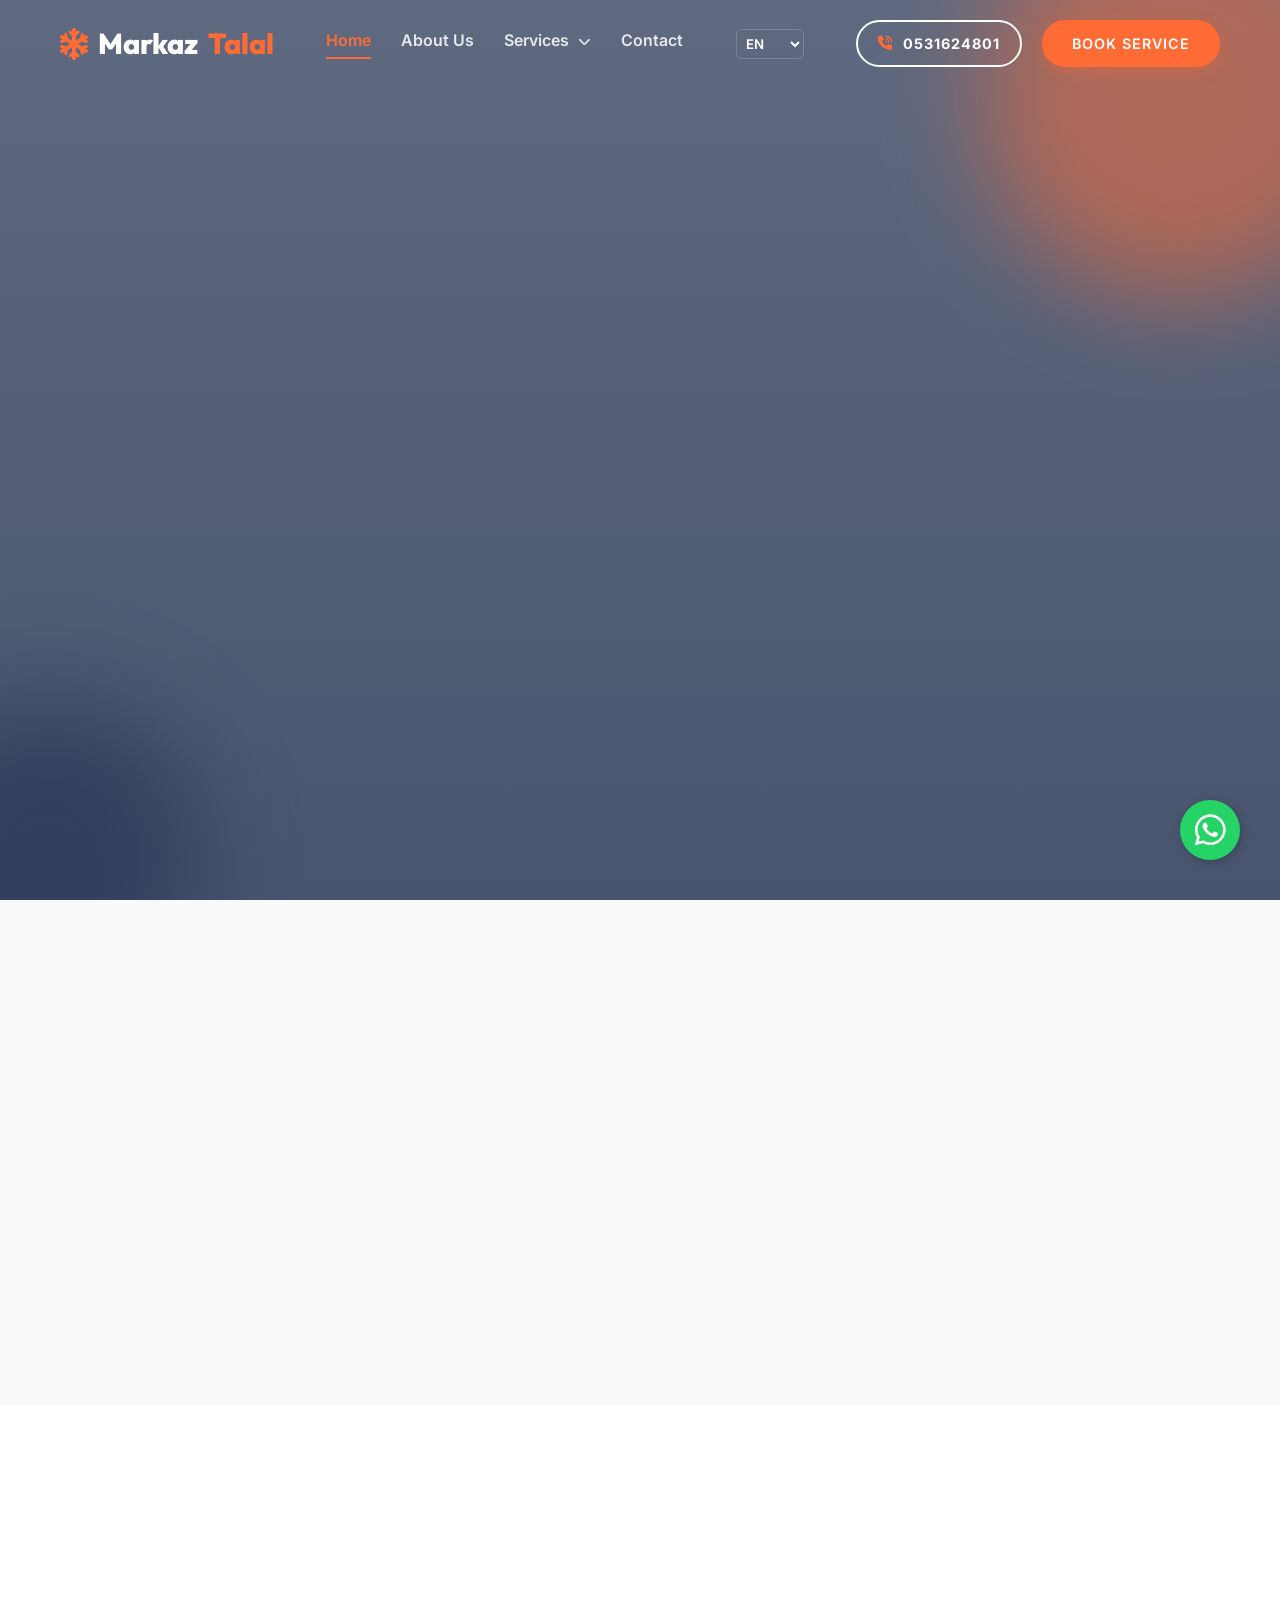
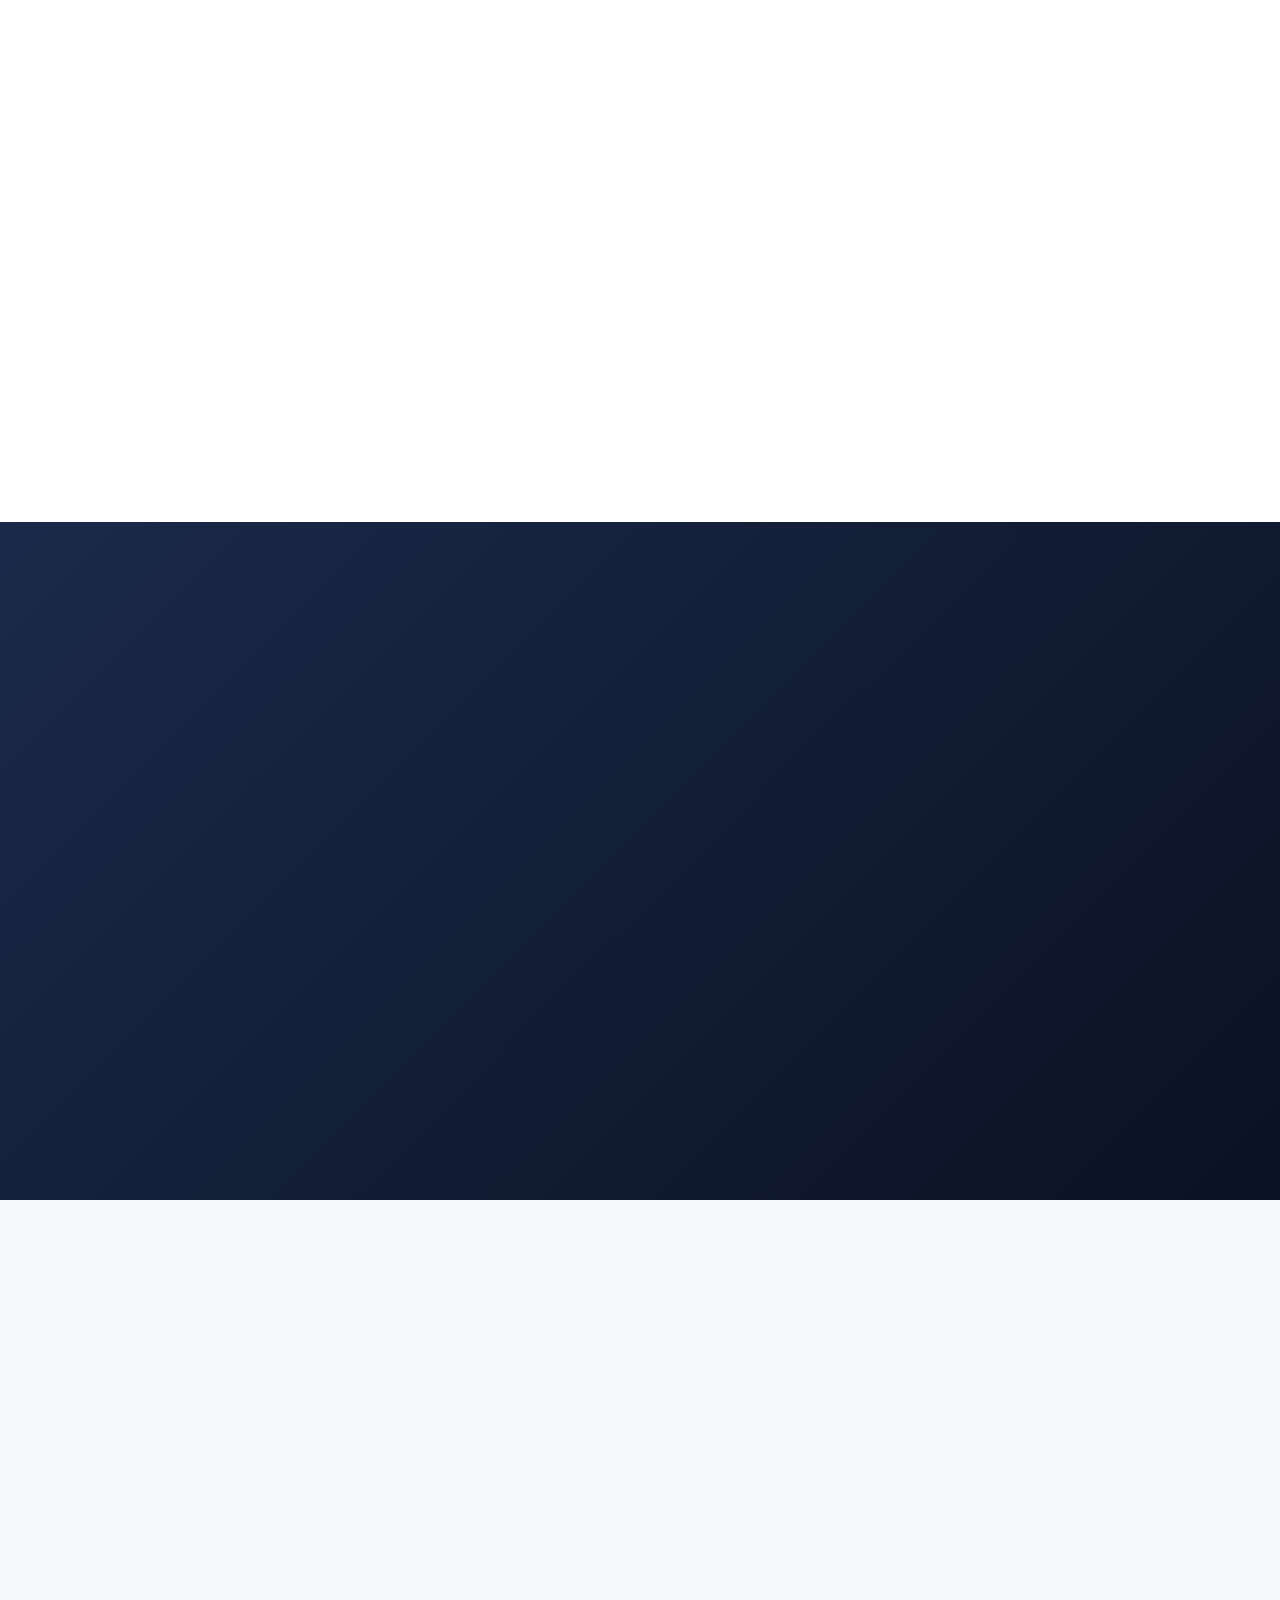
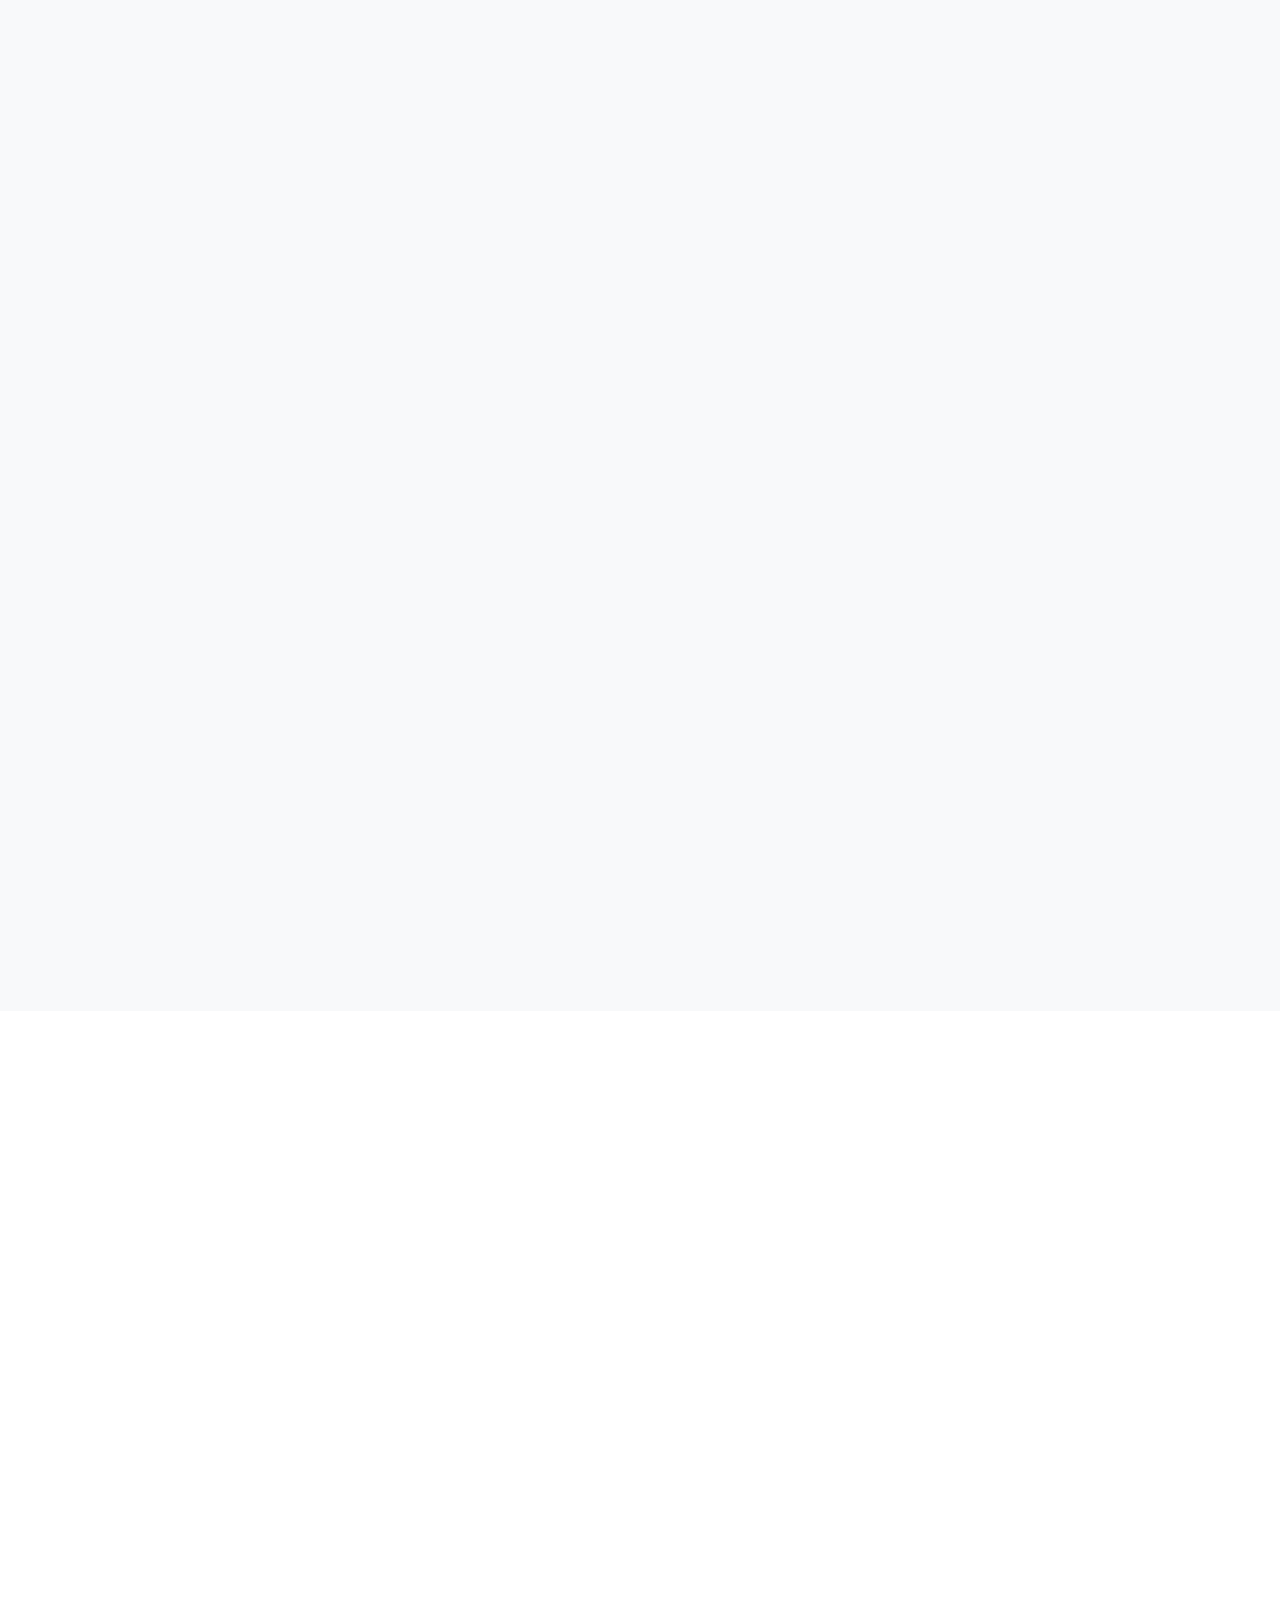
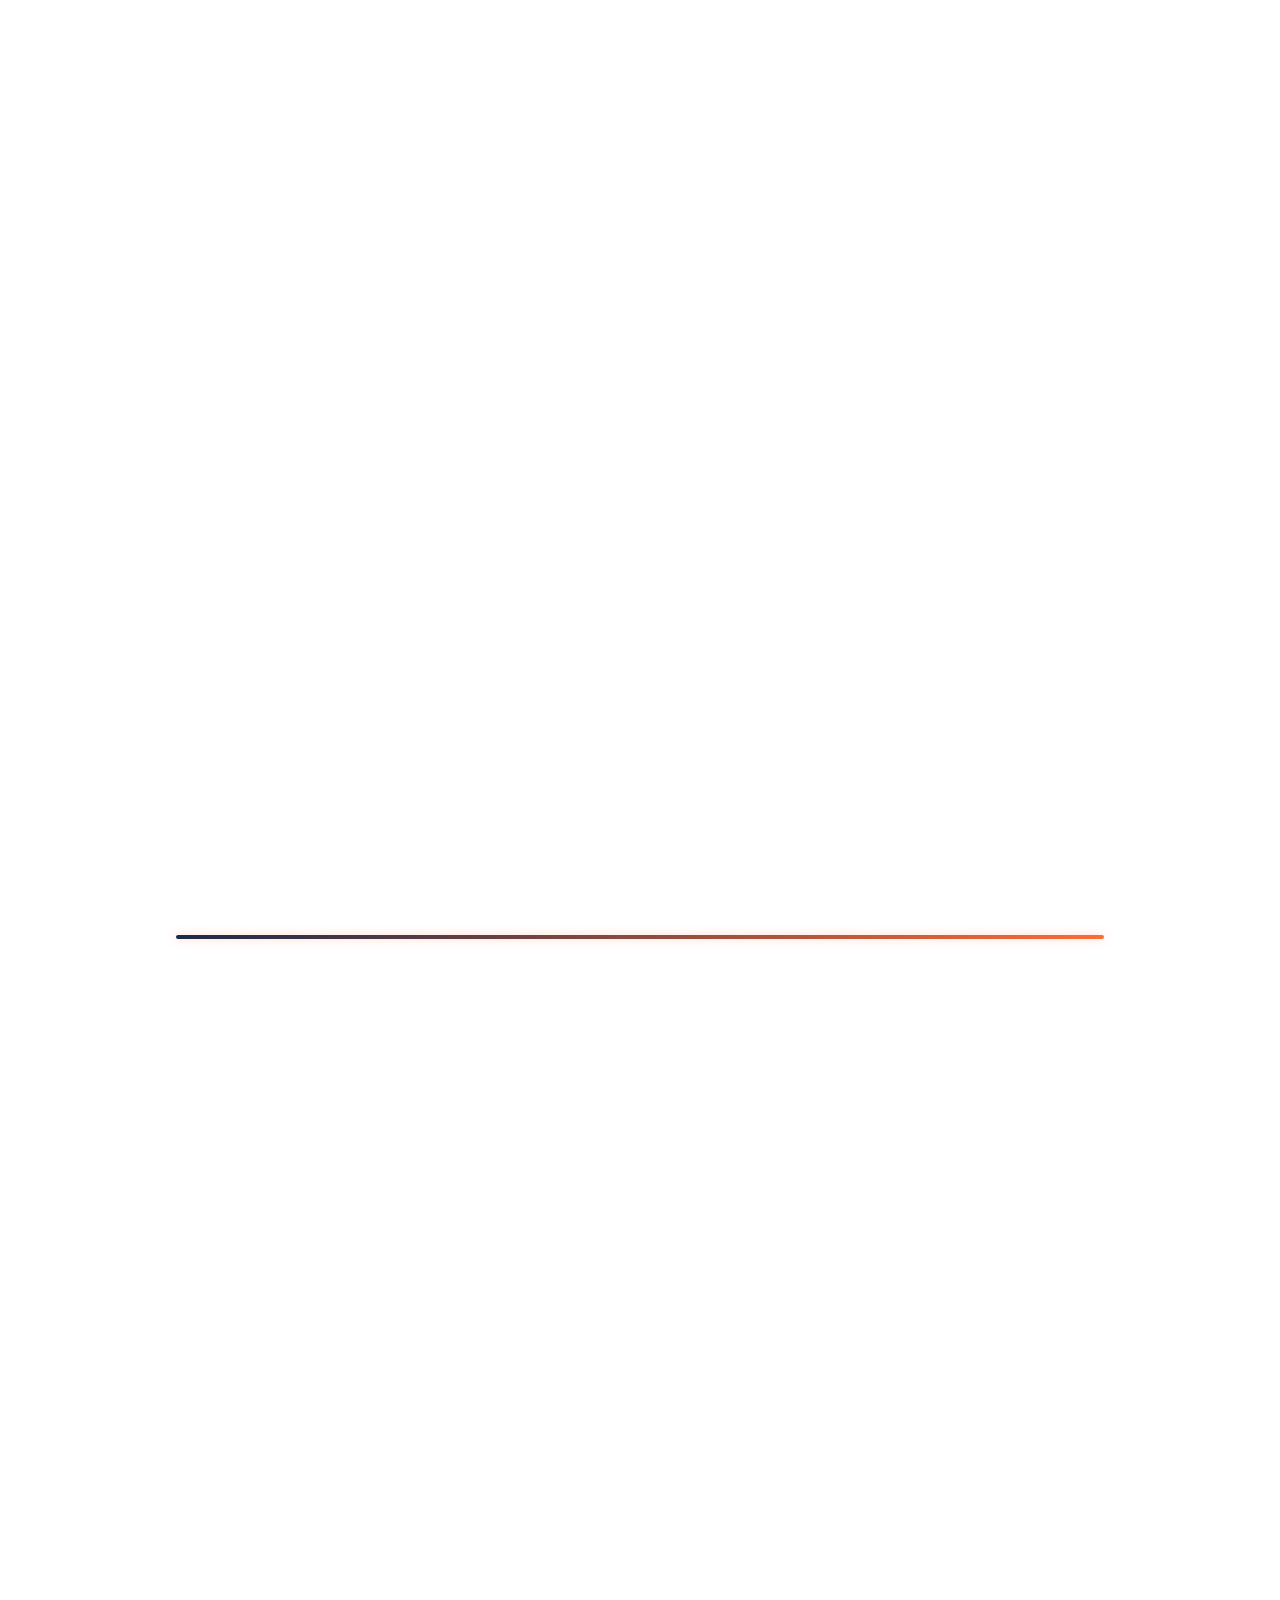
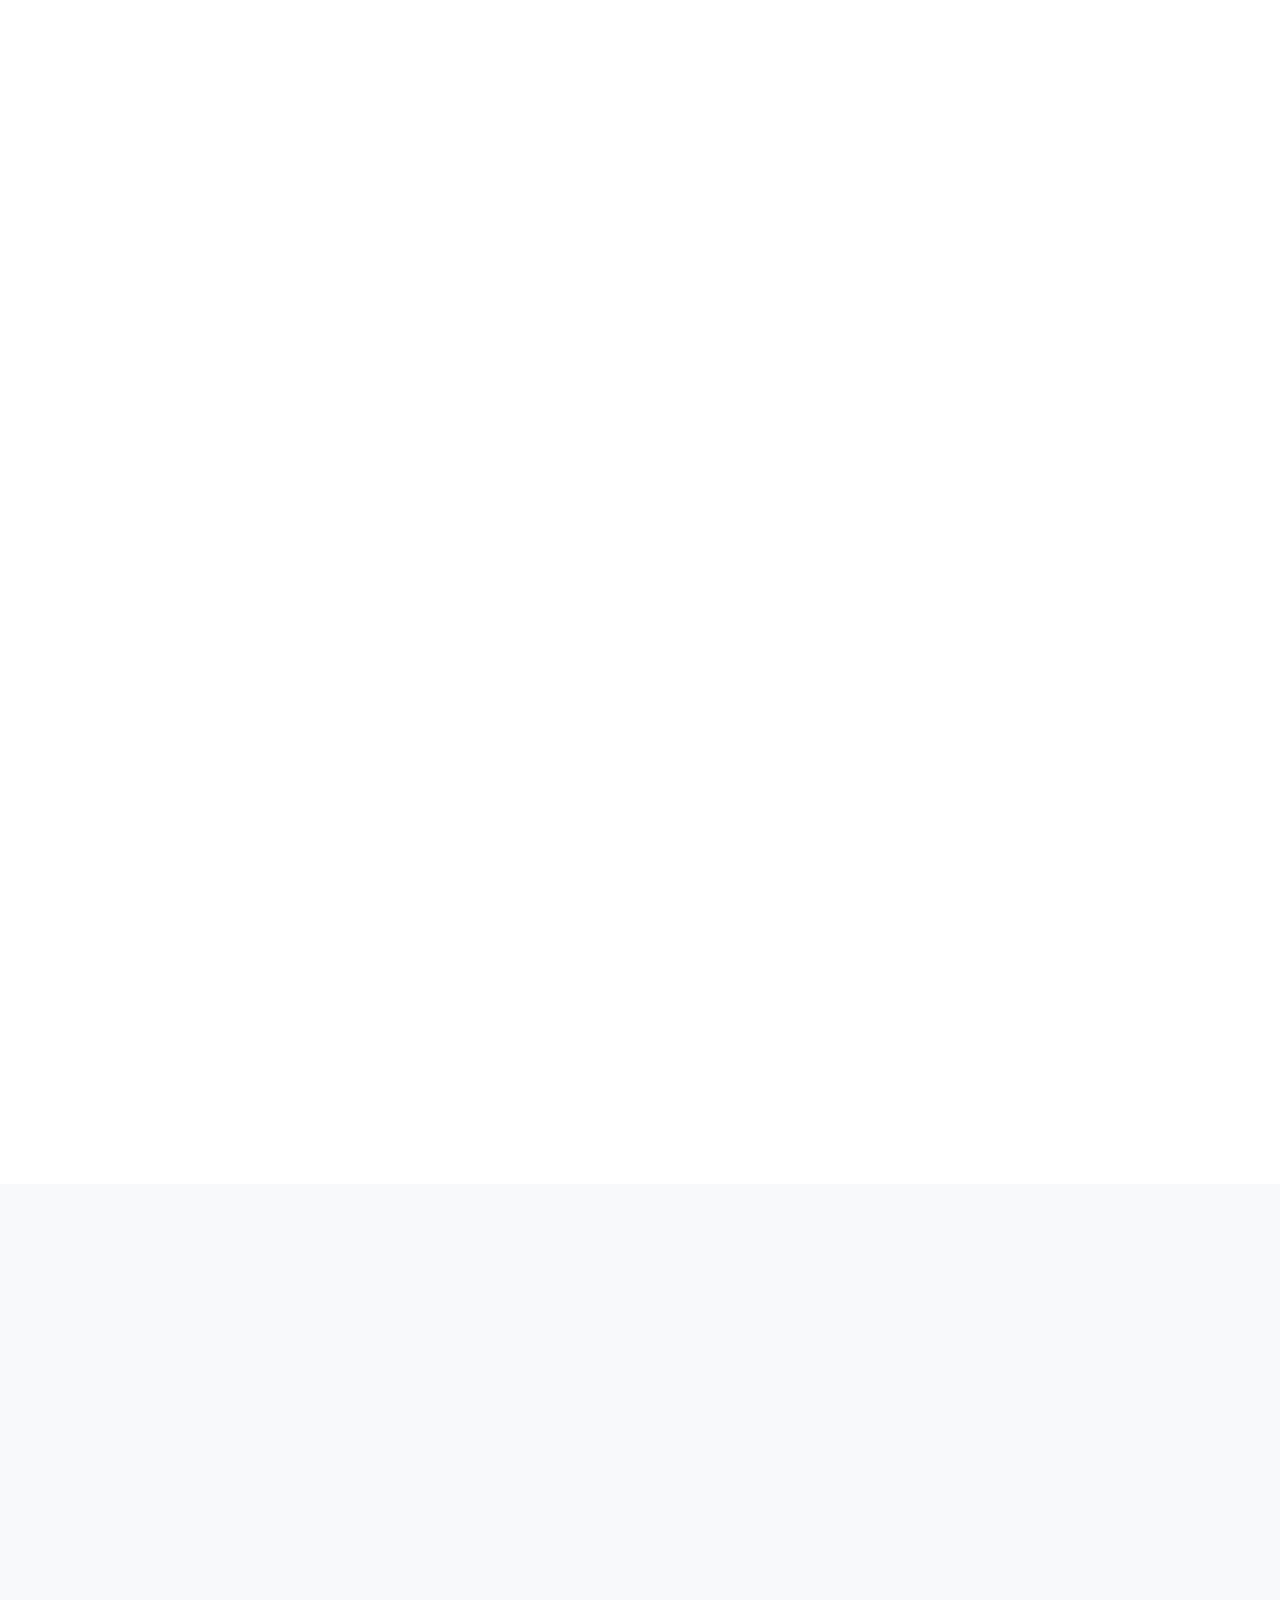
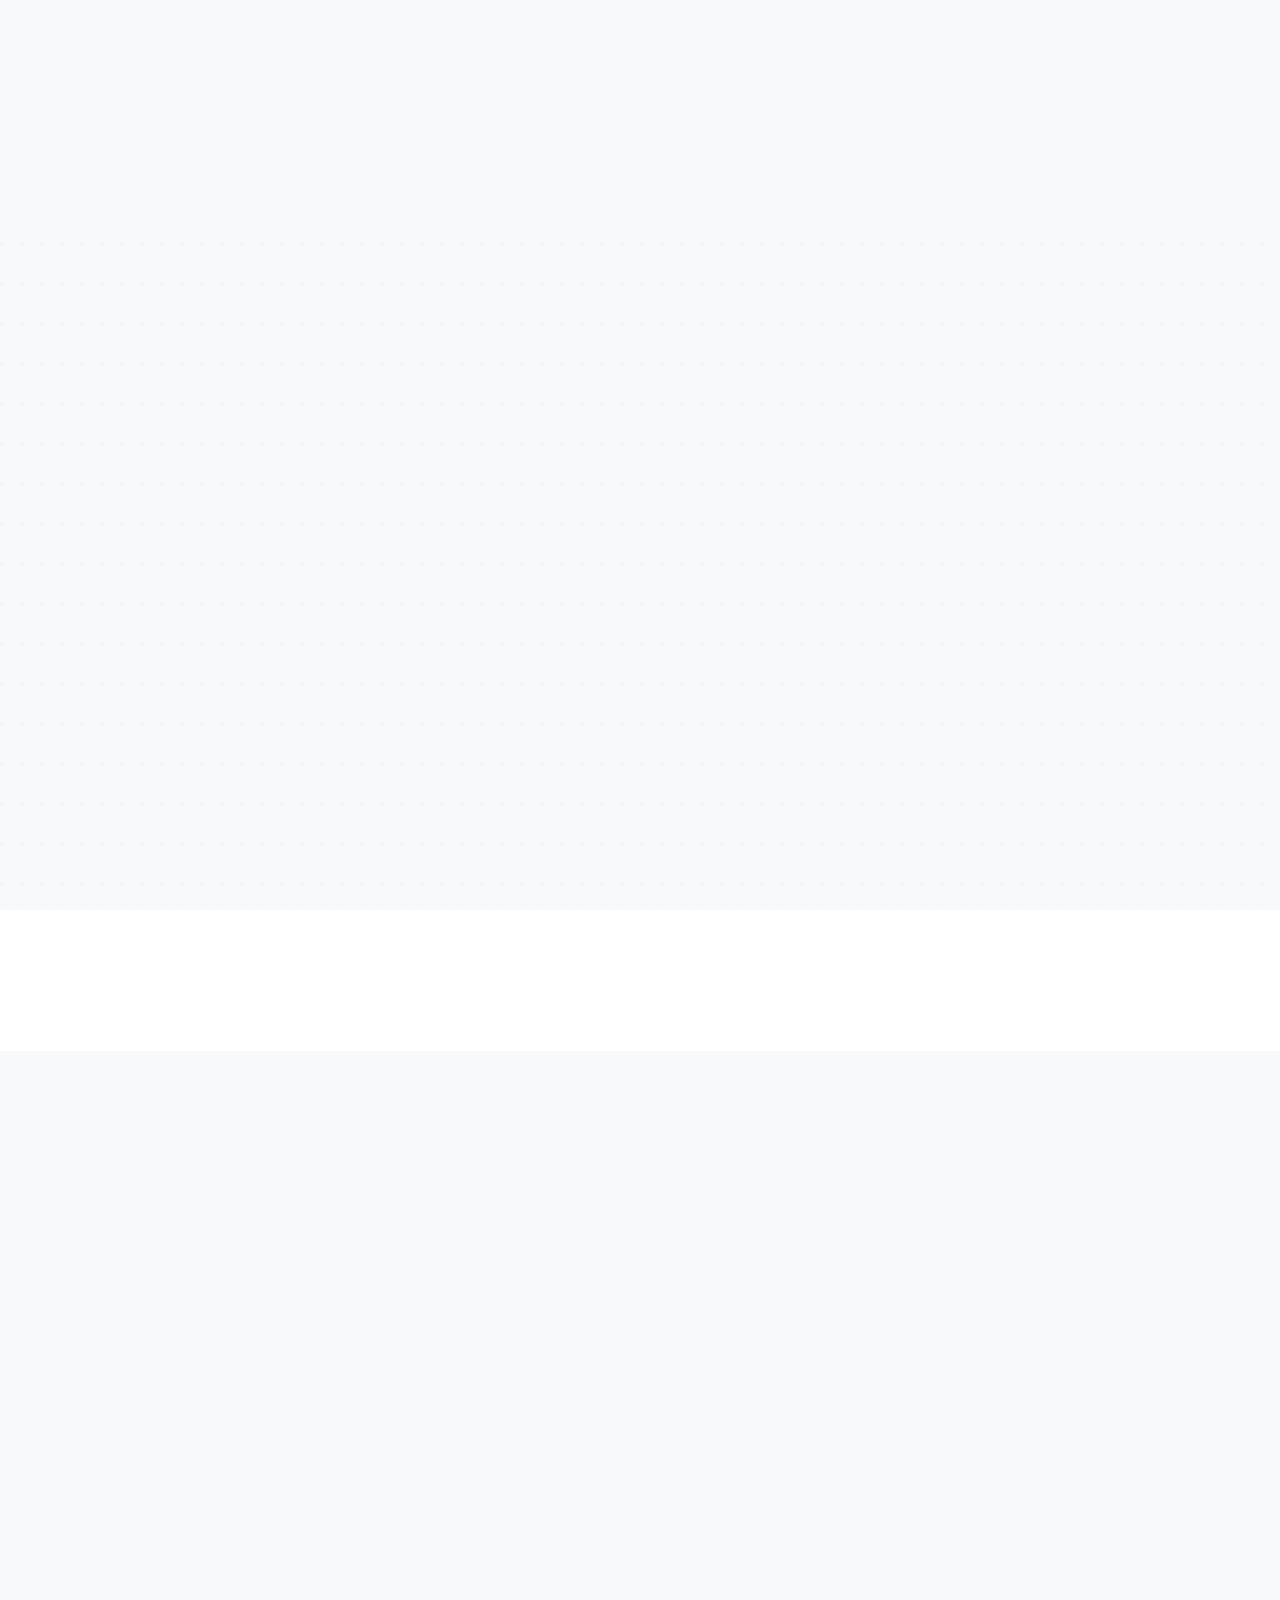
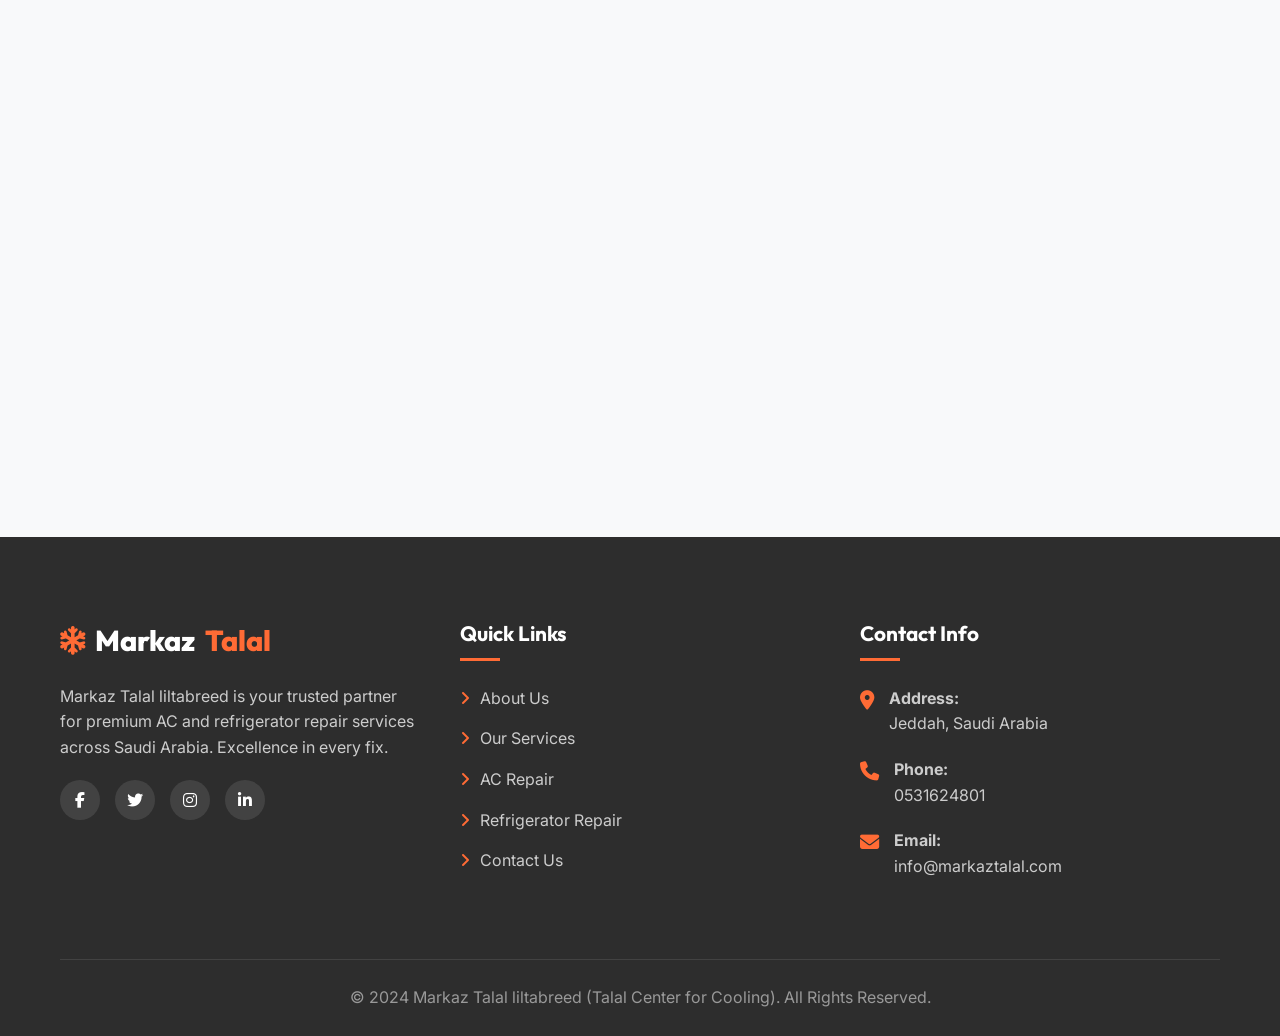
==== commit ca615a96: "made it ready for international market" ====
--- a/index.html
+++ b/index.html
@@ -11,7 +11,34 @@
   <link rel="stylesheet" href="https://cdnjs.cloudflare.com/ajax/libs/font-awesome/6.4.0/css/all.min.css">
   
   <!-- Custom CSS -->
-  <link rel="stylesheet" href="css/style.css">
+  <link rel="stylesheet" href="css/style.min.css">
+
+  <script type="application/ld+json">
+  {
+    "@context": "https://schema.org",
+    "@type": "LocalBusiness",
+    "name": "Markaz Talal liltabreed",
+    "image": "https://markaztalal.com/images/hero-banner.webp",
+    "description": "Professional AC, Refrigerator, and Washing Machine repair services in Jeddah, Saudi Arabia.",
+    "url": "https://markaztalal.com",
+    "telephone": "+966531624801",
+    "address": {
+      "@type": "PostalAddress",
+      "streetAddress": "6540, 3519 Ankara, As Samir District",
+      "addressLocality": "Jeddah",
+      "postalCode": "23462",
+      "addressCountry": "SA"
+    },
+    "openingHoursSpecification": {
+      "@type": "OpeningHoursSpecification",
+      "dayOfWeek": ["Monday", "Tuesday", "Wednesday", "Thursday", "Friday", "Saturday", "Sunday"],
+      "opens": "00:00",
+      "closes": "23:59"
+    },
+    "priceRange": "SAR 99 - 500",
+    "currenciesAccepted": "SAR"
+  }
+  </script>
 </head>
 <body>
 
@@ -40,13 +67,16 @@
         </div>
         <div class="nav-item"><a href="contact.html" class="nav-link">Contact</a></div>
       </nav>
+      <div class="lang-toggle" aria-label="Switch Language">
+        <select style="background: transparent; border: 1px solid var(--glass-border); color: var(--primary-white); padding: 5px; border-radius: 5px;">
+          <option value="en">EN</option>
+          <option value="ar">العربية</option>
+        </select>
+      </div>
 
       <div class="nav-actions">
-        <div class="contact-info-top">
-          <i class="fa-solid fa-phone-volume pulse-icon"></i>
-          <span>0531624801</span>
-        </div>
-        <a href="contact.html" class="btn btn-primary">Book Now</a>
+        <a href="tel:0531624801" class="btn btn-outline click-to-call" aria-label="Call Now"><i class="fa-solid fa-phone-volume pulse-icon"></i> 0531624801</a>
+        <a href="contact.html" class="btn btn-primary" aria-label="Book Service">Book Service</a>
       </div>
     </div>
   </header>
@@ -58,8 +88,8 @@
     <div class="container relative">
       <div class="hero-content fade-up">
         <span class="hero-subtitle">#1 Appliance Repair in Saudi Arabia</span>
-        <h1 class="hero-title">Expert <span>Cooling & Appliance</span> Repair Services</h1>
-        <p class="hero-text">Fast, reliable, and energy-efficient repair services across Jeddah. We bring your ACs, Refrigerators, and Washing Machines back to life.</p>
+        <h1 class="hero-title">Professional Repair Services for <span>AC, Fridge & Washing Machines</span></h1>
+        <p class="hero-text">Fast, reliable, and energy-efficient repair services across Jeddah. 24/7 Support & 1-Year Warranty.</p>
         <div class="hero-buttons">
           <a href="services.html" class="btn btn-primary">Explore Services</a>
           <a href="contact.html" class="btn btn-outline">Emergency Repair 24/7</a>
@@ -101,7 +131,7 @@
     <div class="container">
       <div class="about-container">
         <div class="about-image fade-up">
-          <img src="images/ac-closeup.jpeg" alt="AC Repair Technician" class="about-img-main">
+          <img src="images/ac-closeup.webp" alt="AC Repair Technician" class="about-img-main">
           <div class="about-experience">
             <div class="exp-years">15+</div>
             <div class="exp-text">Years of<br>Excellence</div>
@@ -164,7 +194,7 @@
         <!-- Service 1 -->
         <div class="service-card fade-up">
           <div class="service-img">
-            <img src="images/ac-service.jpeg" alt="AC Repair Service">
+            <img loading="lazy" src="images/ac-service.webp" alt="AC Repair Service">
             <div class="service-icon-floating"><i class="fa-solid fa-fan"></i></div>
           </div>
           <div class="service-content">
@@ -176,7 +206,7 @@
         <!-- Service 2 -->
         <div class="service-card fade-up" style="transition-delay: 0.1s;">
           <div class="service-img">
-            <img src="images/fridge-service.jpeg" alt="Refrigerator Repair Service">
+            <img loading="lazy" src="images/fridge-service.webp" alt="Refrigerator Repair Service">
             <div class="service-icon-floating"><i class="fa-solid fa-temperature-empty"></i></div>
           </div>
           <div class="service-content">
@@ -188,7 +218,7 @@
         <!-- Service 3 -->
         <div class="service-card fade-up" style="transition-delay: 0.2s;">
           <div class="service-img">
-            <img src="images/washing-machine.jpeg" alt="Washing Machine Repair Service">
+            <img loading="lazy" src="images/washing-machine.webp" alt="Washing Machine Repair Service">
             <div class="service-icon-floating"><i class="fa-solid fa-water"></i></div>
           </div>
           <div class="service-content">
@@ -200,7 +230,7 @@
         <!-- Service 4 -->
         <div class="service-card fade-up" style="transition-delay: 0.3s;">
           <div class="service-img">
-            <img src="images/commercial.jpeg" alt="Commercial Maintenance">
+            <img loading="lazy" src="images/commercial.webp" alt="Commercial Maintenance">
             <div class="service-icon-floating"><i class="fa-solid fa-building"></i></div>
           </div>
           <div class="service-content">
@@ -347,6 +377,29 @@
           </ul>
           <a href="contact.html" class="btn btn-outline" style="width: 100%;">Get Quote</a>
         </div>
+
+      <div class="pricing-calc fade-up" style="margin-top: 50px;">
+        <h3 class="section-title" style="font-size: 1.8rem; text-align: center;">Get a Free Quote</h3>
+        <p style="text-align: center; margin-bottom: 30px;">Select your appliance and the issue to get an instant estimated repair cost.</p>
+        <div class="form-group" style="display: flex; gap: 20px; flex-wrap: wrap;">
+          <select id="calcAppliance" class="form-control" style="flex: 1; min-width: 200px;" onchange="calculateQuote()">
+            <option value="" disabled selected>Select Appliance</option>
+            <option value="ac">Air Conditioner</option>
+            <option value="fridge">Refrigerator</option>
+            <option value="washing">Washing Machine</option>
+          </select>
+          <select id="calcIssue" class="form-control" style="flex: 1; min-width: 200px;" onchange="calculateQuote()">
+            <option value="" disabled selected>Select Issue</option>
+            <option value="not_cooling">Not Cooling / Not Working</option>
+            <option value="gas">Gas Leak / Refill Needed</option>
+            <option value="noise">Strange Noise / Leaking Water</option>
+            <option value="service">General Maintenance & Cleaning</option>
+          </select>
+        </div>
+        <div class="pricing-result">
+          <h4>Estimated Cost:</h4>
+          <div class="est-price" id="estPrice">Select Options</div>
+        </div>
       </div>
     </div>
   </section>
@@ -413,17 +466,27 @@
         <p class="section-subtitle">Common queries regarding our AC and Refrigerator repair services.</p>
       </div>
 
-      <div class="faq-container fade-up">
+            <div class="faq-container fade-up">
         <div class="faq-item">
           <div class="faq-question">
             Do you provide services all over Saudi Arabia?
             <i class="fa-solid fa-chevron-down"></i>
           </div>
           <div class="faq-answer">
-            <p>We primarily operate in major cities including Jeddah. We are continually expanding our reach to serve more areas across the Kingdom.</p>
+            <p>We primarily operate in major districts of Jeddah. We are continually expanding our reach to serve more areas across the Kingdom.</p>
           </div>
         </div>
         
+        <div class="faq-item">
+          <div class="faq-question">
+            Expert Advice: DIY vs. Professional Repair
+            <i class="fa-solid fa-chevron-down"></i>
+          </div>
+          <div class="faq-answer">
+            <p><strong>DIY (Do It Yourself):</strong> You can safely clean your AC's external air filters every 2 weeks or clear debris around your fridge. <br><strong>Professional Help:</strong> Never attempt to refill refrigerant gas, fix compressor electricals, or handle PCB boards yourself. This requires a certified technician to avoid permanent appliance damage or electrical hazards.</p>
+          </div>
+        </div>
+
         <div class="faq-item">
           <div class="faq-question">
             Are your technicians certified?
@@ -440,7 +503,7 @@
             <i class="fa-solid fa-chevron-down"></i>
           </div>
           <div class="faq-answer">
-            <p>Absolutely. We provide a service warranty on our labor and any spare parts replaced during the repair process, ensuring your peace of mind.</p>
+            <p>Absolutely. We provide a 6-month service warranty on our labor and any genuine spare parts replaced during the repair process, ensuring your peace of mind.</p>
           </div>
         </div>
       </div>
@@ -511,37 +574,38 @@
           <h2 class="section-title" style="margin-bottom: 10px;">Request a Callback</h2>
           <p>Fill out the form below and our dispatch team will contact you within 15 minutes.</p>
         </div>
-        <form action="#" method="POST">
-          <div class="form-group">
-            <input type="text" class="form-control" placeholder="Your Name" required>
-          </div>
-          <div class="form-group">
-            <input type="tel" class="form-control" placeholder="Phone Number (e.g., 05xxxx)" required>
-          </div>
-          <div class="form-group">
-            <select class="form-control" required>
-              <option value="" disabled selected>Select Appliance Issue</option>
-              <option value="ac">AC Not Cooling / Leaking</option>
-              <option value="fridge">Fridge / Refrigerator Issue</option>
-              <option value="washing">Washing Machine Repair</option>
-              <option value="commercial">Commercial Maintenance</option>
-            </select>
-          </div>
-          <div class="form-group">
-            <select class="form-control" required>
-              <option value="" disabled selected>Select City</option>
-              <option value="jeddah">Jeddah</option>
-              <option value="riyadh">Jeddah</option>
-              <option value="dammam">Jeddah</option>
-            </select>
-          </div>
-          <div class="form-group full-width">
-            <textarea class="form-control" rows="3" placeholder="Brief description of the problem (Optional)"></textarea>
-          </div>
-          <div class="form-group full-width" style="text-align: center;">
-            <button type="submit" class="btn btn-primary" style="padding: 15px 40px; font-size: 1.1rem; width: 100%;">Send Request</button>
-          </div>
-        </form>
+        
+        <div class="multi-step-form" id="bookingForm">
+          <div class="step active" id="step1">
+            <h3 style="margin-bottom: 20px; color: var(--primary-navy);">Step 1: What needs repair?</h3>
+            <div class="appliance-selector">
+              <label class="app-card"><input type="radio" name="appliance" value="AC"><span><i class="fa-solid fa-fan"></i> AC</span></label>
+              <label class="app-card"><input type="radio" name="appliance" value="Fridge"><span><i class="fa-solid fa-temperature-empty"></i> Fridge</span></label>
+              <label class="app-card"><input type="radio" name="appliance" value="Washing Machine"><span><i class="fa-solid fa-water"></i> Washer</span></label>
+            </div>
+            <button class="btn btn-primary next-btn" onclick="nextStep(2)" style="width:100%; margin-top:20px;">Next <i class="fa-solid fa-arrow-right"></i></button>
+          </div>
+
+          <div class="step" id="step2" style="display:none;">
+            <h3 style="margin-bottom: 20px; color: var(--primary-navy);">Step 2: What is the issue?</h3>
+            <textarea id="issueDesc" class="form-control" rows="4" placeholder="Briefly describe the problem..." required></textarea>
+            <div style="display: flex; gap: 10px; margin-top: 20px;">
+              <button class="btn btn-outline prev-btn" onclick="nextStep(1)" style="flex:1;">Back</button>
+              <button class="btn btn-primary next-btn" onclick="nextStep(3)" style="flex:1;">Next <i class="fa-solid fa-arrow-right"></i></button>
+            </div>
+          </div>
+
+          <div class="step" id="step3" style="display:none;">
+            <h3 style="margin-bottom: 20px; color: var(--primary-navy);">Step 3: Your Details</h3>
+            <div class="form-group"><input type="text" id="custName" class="form-control" placeholder="Full Name" required></div>
+            <div class="form-group"><input type="tel" id="custPhone" class="form-control" placeholder="Phone (e.g., 05xxxx)" required></div>
+            <div style="display: flex; gap: 10px; margin-top: 20px;">
+              <button class="btn btn-outline prev-btn" onclick="nextStep(2)" style="flex:1;">Back</button>
+              <button class="btn btn-primary submit-btn" onclick="submitToWhatsApp()" style="flex:2;"><i class="fa-brands fa-whatsapp"></i> Send to WhatsApp</button>
+            </div>
+          </div>
+        </div>
+
       </div>
     </div>
   </section>
@@ -614,6 +678,23 @@
     <i class="fa-brands fa-whatsapp"></i>
   </a>
 
-  <script src="js/main.js"></script>
+  <script src="js/main.min.js"></script>
+
+  <!-- Mobile Bottom Navigation (Thumb-Zone) -->
+  <div class="mobile-bottom-bar">
+    <a href="tel:0531624801" class="bottom-bar-btn call-btn" aria-label="Call Us">
+      <i class="fa-solid fa-phone"></i>
+      <span>Call</span>
+    </a>
+    <a href="contact.html" class="bottom-bar-btn book-btn" aria-label="Book Online">
+      <i class="fa-solid fa-calendar-check"></i>
+      <span>Book</span>
+    </a>
+    <a href="https://wa.me/966531624801" class="bottom-bar-btn wa-btn" aria-label="WhatsApp Us" target="_blank">
+      <i class="fa-brands fa-whatsapp"></i>
+      <span>WhatsApp</span>
+    </a>
+  </div>
+
 </body>
 </html>
--- a/css/style.min.css
+++ b/css/style.min.css
@@ -0,0 +1 @@
+ @import url('https://fonts.googleapis.com/css2?family=Inter:wght@300;400;500;600;700&family=Outfit:wght@400;600;800&display=swap');:root{ --primary-orange:#FF6B35;--primary-charcoal:#2D2D2D;--primary-white:#FFFFFF;--primary-navy:#1B2A4A;--bg-light:#f8f9fa;--text-gray:#555555;--shadow-sm:0 4px 6px rgba(0,0,0,0.05);--shadow-md:0 10px 20px rgba(0,0,0,0.1);--shadow-lg:0 20px 40px rgba(0,0,0,0.15);--transition:all 0.3s cubic-bezier(0.25, 0.8, 0.25, 1);--glass-bg:rgba(255, 255, 255, 0.85);--glass-border:rgba(255, 255, 255, 0.18);} *{ margin:0;padding:0;box-sizing:border-box;} html{ scroll-behavior:smooth;} body{ font-family:'Inter', sans-serif;color:var(--primary-charcoal);background-color:var(--primary-white);line-height:1.6;overflow-x:hidden;} h1, h2, h3, h4, h5, h6{ font-family:'Outfit', sans-serif;color:var(--primary-navy);margin-bottom:1rem;} a{ text-decoration:none;color:inherit;transition:var(--transition);} ul{ list-style:none;} img{ max-width:100%;height:auto;} .container{ width:100%;max-width:1200px;margin:0 auto;padding:0 20px;} .section-padding{ padding:80px 0;} @media (max-width:768px){ .section-padding{ padding:60px 0;} section{ overflow:hidden;} } .text-center{ text-align:center;} .text-center .hero-subtitle{ display:block;width:max-content;margin:0 auto 1.2rem auto;} .section-title{ font-size:2.5rem;font-weight:800;margin-bottom:1rem;position:relative;display:inline-block;} .section-title::after{ content:'';position:absolute;bottom:-10px;left:50%;transform:translateX(-50%);width:60px;height:4px;background-color:var(--primary-orange);border-radius:2px;} .section-subtitle{ color:var(--text-gray);max-width:600px;margin:0 auto 3rem auto;font-size:1.1rem;} .btn{ display:inline-block;padding:12px 30px;border-radius:50px;font-weight:600;cursor:pointer;border:none;transition:var(--transition);text-transform:uppercase;letter-spacing:1px;font-size:0.9rem;position:relative;overflow:hidden;z-index:1;} .btn-primary{ background-color:var(--primary-orange);color:var(--primary-white);box-shadow:0 5px 15px rgba(255, 107, 53, 0.3);} .btn-primary::before{ content:'';position:absolute;top:0;left:0;width:0%;height:100%;background-color:var(--primary-navy);transition:var(--transition);z-index:-1;} .btn-primary:hover{ color:var(--primary-white);box-shadow:0 8px 20px rgba(27, 42, 74, 0.4);} .btn-primary:hover::before{ width:100%;} .btn-secondary{ background-color:var(--primary-navy);color:var(--primary-white);box-shadow:0 5px 15px rgba(27, 42, 74, 0.3);} .btn-secondary::before{ content:'';position:absolute;top:0;left:0;width:0%;height:100%;background-color:var(--primary-orange);transition:var(--transition);z-index:-1;} .btn-secondary:hover{ color:var(--primary-white);box-shadow:0 8px 20px rgba(255, 107, 53, 0.4);} .btn-secondary:hover::before{ width:100%;} .btn-outline{ background-color:transparent;color:var(--primary-white);border:2px solid var(--primary-white);} .btn-outline:hover{ background-color:var(--primary-white);color:var(--primary-navy);} .header{ position:fixed;top:0;left:0;width:100%;z-index:1000;transition:var(--transition);padding:20px 0;} .header.scrolled{ background:var(--glass-bg);backdrop-filter:blur(10px);-webkit-backdrop-filter:blur(10px);padding:15px 0;box-shadow:var(--shadow-md);} .nav-container{ display:flex;justify-content:space-between;align-items:center;} .logo{ font-family:'Outfit', sans-serif;font-size:1.8rem;font-weight:800;color:var(--primary-navy);display:flex;align-items:center;gap:10px;} .logo span{ color:var(--primary-orange);} .logo i{ font-size:2rem;color:var(--primary-orange);} .nav-menu{ display:flex;gap:30px;} .nav-link{ font-weight:600;color:rgba(255, 255, 255, 0.85);position:relative;padding-bottom:5px;display:inline-block;} .header.scrolled .nav-link{ color:var(--primary-navy);} .nav-link::after{ content:'';position:absolute;bottom:0;left:0;width:0%;height:2px;background-color:var(--primary-orange);transition:var(--transition);} .nav-link:hover::after, .nav-link.active::after{ width:100%;} .nav-link:hover, .nav-link.active{ color:var(--primary-orange);} .header.scrolled .nav-link:hover, .header.scrolled .nav-link.active{ color:var(--primary-orange);} .nav-item.dropdown{ position:relative;} .dropdown-menu{ position:absolute;top:100%;left:0;background:var(--primary-white);box-shadow:var(--shadow-md);border-radius:10px;min-width:220px;opacity:0;visibility:hidden;transform:translateY(15px);transition:var(--transition);display:flex;flex-direction:column;padding:10px 0;z-index:1000;border:1px solid #eee;} .nav-item.dropdown:hover .dropdown-menu{ opacity:1;visibility:visible;transform:translateY(0);} .dropdown-item{ padding:12px 20px;color:var(--primary-charcoal);font-weight:500;transition:var(--transition);font-size:0.95rem;} .dropdown-item:hover{ background:rgba(255, 107, 53, 0.05);color:var(--primary-orange);padding-left:25px;} .nav-actions{ display:flex;align-items:center;gap:20px;} .contact-info-top{ display:flex;align-items:center;gap:10px;font-weight:600;color:var(--primary-white);transition:var(--transition);} .header.scrolled .contact-info-top{ color:var(--primary-navy);} .contact-info-top i{ color:var(--primary-orange);font-size:1.2rem;} .mobile-toggle{ display:none;font-size:1.5rem;color:var(--primary-white);cursor:pointer;transition:var(--transition);} .header.scrolled .mobile-toggle{ color:var(--primary-navy);} .logo{ font-family:'Outfit', sans-serif;font-size:1.8rem;font-weight:800;color:var(--primary-white);display:flex;align-items:center;gap:10px;transition:var(--transition);} .header.scrolled .logo{ color:var(--primary-navy);} .hero{ height:100vh;min-height:600px;background:linear-gradient(rgba(27, 42, 74, 0.7), rgba(27, 42, 74, 0.8)), url('../images/hero-banner.jpeg') center/cover no-repeat;display:flex;align-items:center;position:relative;padding-top:80px;} .hero-content{ max-width:800px;color:var(--primary-white);} .hero-subtitle{ display:inline-block;padding:8px 15px;background-color:rgba(255, 107, 53, 0.2);border:1px solid var(--primary-orange);border-radius:30px;color:var(--primary-orange);font-weight:600;margin-bottom:1.5rem;letter-spacing:1px;text-transform:uppercase;font-size:0.9rem;} .hero-title{ color:var(--primary-white);font-size:4rem;line-height:1.2;margin-bottom:1.5rem;} .hero-title span{ color:var(--primary-orange);} .hero-text{ font-size:1.2rem;margin-bottom:2rem;opacity:0.9;} .hero-buttons{ display:flex;gap:20px;} .shape{ position:absolute;filter:blur(50px);z-index:0;opacity:0.5;} .shape-1{ top:-100px;right:-100px;width:400px;height:400px;background:var(--primary-orange);border-radius:50%;} .shape-2{ bottom:-100px;left:-100px;width:300px;height:300px;background:var(--primary-navy);border-radius:50%;} .features{ background-color:var(--bg-light);position:relative;z-index:1;padding:80px 0;} .features-grid{ display:grid;grid-template-columns:repeat(auto-fit, minmax(250px, 1fr));gap:30px;} .feature-card{ background:var(--primary-white);padding:40px 30px;border-radius:15px;box-shadow:var(--shadow-md);text-align:center;transition:var(--transition);position:relative;overflow:hidden;z-index:1;border-bottom:4px solid transparent;} .feature-card::before{ content:'';position:absolute;top:0;left:0;width:100%;height:0;background:linear-gradient(to bottom, rgba(255,107,53,0.05), transparent);transition:var(--transition);z-index:-1;} .feature-card:hover{ transform:translateY(-10px);box-shadow:var(--shadow-lg);border-bottom-color:var(--primary-orange);} .feature-card:hover::before{ height:100%;} .feature-icon{ width:90px;height:90px;background-color:rgba(255, 107, 53, 0.1);border-radius:50%;display:flex;align-items:center;justify-content:center;margin:0 auto 20px auto;color:var(--primary-orange);font-size:3rem;transition:var(--transition);position:relative;} .feature-icon::after{ content:'';position:absolute;width:100%;height:100%;border-radius:50%;border:2px dashed var(--primary-orange);animation:rotateBorder 10s linear infinite;opacity:0;transition:var(--transition);} @keyframes rotateBorder{ 0%{ transform:rotate(0deg);} 100%{ transform:rotate(360deg);} } .feature-card:hover .feature-icon{ background-color:var(--primary-orange);color:var(--primary-white);box-shadow:0 10px 20px rgba(255, 107, 53, 0.4);} .feature-card:hover .feature-icon::after{ opacity:1;width:120%;height:120%;} .feature-title{ font-size:1.3rem;margin-bottom:15px;} .about{ position:relative;overflow:hidden;} .about-container{ display:flex;align-items:center;gap:60px;} .about-image{ flex:1;position:relative;} .about-img-main{ border-radius:20px;box-shadow:var(--shadow-lg);position:relative;z-index:2;} .about-experience{ position:absolute;bottom:-30px;right:-30px;background:var(--primary-orange);color:var(--primary-white);padding:30px;border-radius:20px;box-shadow:var(--shadow-md);z-index:3;text-align:center;border:5px solid var(--primary-white);} .exp-years{ font-size:3rem;font-weight:800;line-height:1;font-family:'Outfit', sans-serif;} .exp-text{ font-size:1.1rem;font-weight:600;} .about-content{ flex:1;} .about-list{ margin:20px 0 30px 0;} .about-list li{ margin-bottom:15px;display:flex;align-items:center;gap:15px;font-weight:500;} .about-list i{ color:var(--primary-orange);background:rgba(255, 107, 53, 0.1);width:30px;height:30px;display:flex;align-items:center;justify-content:center;border-radius:50%;} .services{ background-color:var(--bg-light);} .services-grid{ display:grid;grid-template-columns:repeat(auto-fit, minmax(300px, 1fr));gap:30px;} .service-card{ background:var(--primary-white);border-radius:15px;overflow:hidden;box-shadow:var(--shadow-md);transition:var(--transition);group:service;} .service-card:hover{ transform:translateY(-10px);box-shadow:var(--shadow-lg);} .service-img{ position:relative;height:250px;overflow:hidden;} .service-img img{ width:100%;height:100%;object-fit:cover;transition:transform 0.5s ease;} .service-card:hover .service-img img{ transform:scale(1.1);} .service-icon-floating{ position:absolute;bottom:-25px;right:30px;width:60px;height:60px;background:var(--primary-navy);color:var(--primary-white);border-radius:50%;display:flex;align-items:center;justify-content:center;font-size:1.8rem;border:4px solid var(--primary-white);z-index:2;transition:var(--transition);} .service-card:hover .service-icon-floating{ background:var(--primary-orange);transform:rotateY(360deg);} .service-content{ padding:40px 30px 30px;} .service-title{ font-size:1.4rem;margin-bottom:15px;transition:var(--transition);} .service-card:hover .service-title{ color:var(--primary-orange);} .service-link{ display:inline-flex;align-items:center;gap:10px;color:var(--primary-orange);font-weight:600;margin-top:15px;} .service-link i{ transition:var(--transition);} .service-link:hover i{ transform:translateX(5px);} .emergency-cta{ background:linear-gradient(rgba(27, 42, 74, 0.9), rgba(27, 42, 74, 0.9)), url('../images/emergency-bg.jpeg') center/cover fixed;color:var(--primary-white);text-align:center;padding:100px 0;} .emergency-cta h2{ color:var(--primary-white);font-size:2.5rem;} .emergency-phone{ font-size:4rem;font-weight:800;color:var(--primary-orange);margin:20px 0;display:flex;align-items:center;justify-content:center;gap:20px;font-family:'Outfit', sans-serif;} .pulse-icon{ animation:pulse 2s infinite;} @keyframes pulse{ 0%{ transform:scale(1);box-shadow:0 0 0 0 rgba(255, 107, 53, 0.7);} 70%{ transform:scale(1.1);box-shadow:0 0 0 20px rgba(255, 107, 53, 0);} 100%{ transform:scale(1);box-shadow:0 0 0 0 rgba(255, 107, 53, 0);} } @keyframes pulse{ 0%{ transform:scale(1);box-shadow:0 0 0 0 rgba(255, 107, 53, 0.7);} 70%{ transform:scale(1.1);box-shadow:0 0 0 20px rgba(255, 107, 53, 0);} 100%{ transform:scale(1);box-shadow:0 0 0 0 rgba(255, 107, 53, 0);} } .trust-badges{ background:var(--primary-white);padding:60px 0;border-top:1px solid var(--glass-border);border-bottom:1px solid var(--glass-border);} .trust-grid{ display:grid;grid-template-columns:repeat(auto-fit, minmax(250px, 1fr));gap:30px;text-align:center;} .trust-item{ padding:20px;background:var(--glass-bg);border-radius:15px;box-shadow:var(--shadow-sm);transition:var(--transition);border:1px solid #f0f0f0;} .trust-item:hover{ transform:translateY(-5px);box-shadow:var(--shadow-md);border-color:var(--primary-orange);} .trust-item i{ font-size:2.5rem;color:var(--primary-orange);margin-bottom:15px;} .trust-item h3{ font-size:1.2rem;color:var(--primary-navy);margin-bottom:10px;} .trust-item p{ font-size:0.9rem;color:var(--text-gray);margin:0;} .same-day-service{ background:linear-gradient(135deg, rgba(255,107,53,0.1) 0%, rgba(255,107,53,0.02) 100%);border-left:5px solid var(--primary-orange);padding:40px;border-radius:15px;display:flex;align-items:center;justify-content:space-between;gap:30px;margin:60px auto;max-width:1000px;box-shadow:var(--shadow-sm);} .same-day-content h3{ font-size:1.8rem;color:var(--primary-navy);margin-bottom:10px;} .same-day-content p{ color:var(--text-gray);margin-bottom:0;font-size:1.05rem;} .same-day-icon{ font-size:4rem;color:var(--primary-orange);opacity:0.8;} @media (max-width:768px){ .same-day-service{ flex-direction:column;text-align:center;padding:30px 20px;} } .process{ background-color:var(--primary-white);} .process-grid{ display:grid;grid-template-columns:repeat(auto-fit, minmax(200px, 1fr));gap:40px;text-align:center;position:relative;} .process-grid::before{ content:'';position:absolute;top:45px;left:10%;right:10%;height:4px;background:linear-gradient(90deg, var(--primary-navy), var(--primary-orange));z-index:0;border-radius:4px;box-shadow:0 0 10px rgba(255,107,53,0.3);} @media (max-width:992px){ .process-grid::before{ display:none;} } .process-step{ position:relative;z-index:1;background:var(--glass-bg);padding:30px 20px;border-radius:20px;box-shadow:var(--shadow-sm);transition:var(--transition);border:1px solid var(--glass-border);} .process-step:hover{ transform:translateY(-5px);box-shadow:var(--shadow-lg);border-color:var(--primary-orange);} .step-number{ width:90px;height:90px;background:var(--primary-white);border:4px solid var(--primary-navy);border-radius:50%;display:flex;align-items:center;justify-content:center;font-size:2.2rem;font-weight:800;color:var(--primary-navy);margin:-60px auto 20px auto;transition:var(--transition);position:relative;box-shadow:0 5px 15px rgba(0,0,0,0.1);} .process-step:hover .step-number{ background:var(--primary-orange);border-color:var(--primary-white);color:var(--primary-white);transform:scale(1.1) rotate(360deg);box-shadow:0 0 20px rgba(255,107,53,0.5);} .step-title{ font-size:1.3rem;margin-bottom:10px;} .testimonials{ background-color:var(--bg-light);} .testimonial-grid{ display:grid;grid-template-columns:repeat(auto-fit, minmax(300px, 1fr));gap:30px;} .testimonial-card{ background:var(--primary-white);padding:40px 30px;border-radius:15px;box-shadow:var(--shadow-sm);position:relative;transition:var(--transition);} .testimonial-card:hover{ box-shadow:var(--shadow-md);transform:translateY(-5px);} .quote-icon{ position:absolute;top:20px;right:30px;font-size:3rem;color:rgba(255, 107, 53, 0.1);} .rating{ color:#FFD700;margin-bottom:15px;} .testimonial-text{ font-style:italic;margin-bottom:20px;position:relative;z-index:1;} .client-info{ display:flex;align-items:center;gap:15px;} .client-img{ width:60px;height:60px;border-radius:50%;object-fit:cover;border:2px solid var(--primary-orange);} .client-name{ font-weight:700;color:var(--primary-navy);margin-bottom:0;} .client-loc{ font-size:0.9rem;color:var(--text-gray);} .brands{ padding:50px 0;border-top:1px solid #eee;border-bottom:1px solid #eee;background:var(--primary-white);} .brand-scroll{ display:flex;justify-content:space-between;align-items:center;flex-wrap:wrap;gap:30px;} .brand-item{ opacity:0.5;transition:var(--transition);filter:grayscale(100%);max-width:150px;} .brand-item:hover{ opacity:1;filter:grayscale(0%);} .faq{ background-color:var(--bg-light);position:relative;} .faq::before{ content:'';position:absolute;top:0;left:0;width:100%;height:100%;background:url('data:image/svg+xml;utf8,<svg width="20" height="20" viewBox="0 0 20 20" xmlns="http://www.w3.org/2000/svg"><circle cx="2" cy="2" r="1" fill="%232D2D2D" fill-opacity="0.05"/></svg>') repeat;pointer-events:none;} .faq-container{ max-width:800px;margin:0 auto;position:relative;z-index:1;} .faq-item{ margin-bottom:15px;border:1px solid var(--glass-border);border-radius:12px;overflow:hidden;box-shadow:var(--shadow-sm);background:var(--primary-white);} .faq-question{ padding:20px 25px;background:var(--primary-white);display:flex;justify-content:space-between;align-items:center;cursor:pointer;font-weight:700;font-size:1.15rem;color:var(--primary-navy);transition:var(--transition);} .faq-question:hover{ background:rgba(255, 107, 53, 0.05);color:var(--primary-orange);} .faq-question i{ color:var(--primary-orange);transition:transform 0.4s cubic-bezier(0.68, -0.55, 0.265, 1.55);background:rgba(255, 107, 53, 0.1);width:35px;height:35px;border-radius:50%;display:flex;align-items:center;justify-content:center;} .faq-item.active .faq-question i{ transform:rotate(180deg);background:var(--primary-orange);color:var(--primary-white);} .faq-answer{ padding:0 25px;max-height:0;overflow:hidden;transition:all 0.4s ease;background:var(--primary-white);border-top:1px solid transparent;} .faq-item.active .faq-answer{ padding:20px 25px;max-height:800px;border-top-color:#eee;} .pricing{ background-color:var(--primary-white);} .pricing-grid{ display:grid;grid-template-columns:repeat(auto-fit, minmax(300px, 1fr));gap:30px;margin-top:40px;} .pricing-card{ background:var(--primary-white);border-radius:20px;box-shadow:var(--shadow-md);padding:40px 30px;text-align:center;transition:var(--transition);position:relative;overflow:hidden;border:1px solid #eee;} .pricing-card.popular{ border-color:var(--primary-orange);box-shadow:var(--shadow-lg);transform:scale(1.05);} .pricing-card.popular::before{ content:'Most Popular';position:absolute;top:15px;right:-35px;background:var(--primary-orange);color:var(--primary-white);padding:5px 40px;transform:rotate(45deg);font-size:0.8rem;font-weight:700;text-transform:uppercase;} .pricing-card:hover{ transform:translateY(-10px);box-shadow:var(--shadow-lg);} .pricing-card.popular:hover{ transform:scale(1.05) translateY(-10px);} .pricing-header h3{ font-size:1.5rem;margin-bottom:10px;} .price{ font-size:3rem;font-weight:800;color:var(--primary-navy);font-family:'Outfit';margin-bottom:20px;} .price span{ font-size:1rem;color:var(--text-gray);font-weight:400;} .pricing-features{ text-align:left;margin:30px 0;} .pricing-features li{ margin-bottom:15px;display:flex;gap:10px;align-items:flex-start;} .pricing-features i{ color:#25d366;margin-top:5px;} .jeddah-special{ background:linear-gradient(135deg, var(--primary-navy) 0%, #0a1122 100%);color:var(--primary-white);position:relative;overflow:hidden;} .jeddah-special .section-title, .jeddah-special .section-subtitle{ color:var(--primary-white);} .jeddah-grid{ display:grid;grid-template-columns:repeat(auto-fit, minmax(280px, 1fr));gap:30px;} .jeddah-card{ background:rgba(255, 255, 255, 0.05);backdrop-filter:blur(10px);-webkit-backdrop-filter:blur(10px);border:1px solid rgba(255, 255, 255, 0.1);border-radius:20px;padding:30px;transition:var(--transition);} .jeddah-card:hover{ background:rgba(255, 255, 255, 0.1);transform:translateY(-5px);border-color:var(--primary-orange);} .jeddah-icon{ font-size:2.5rem;color:var(--primary-orange);margin-bottom:20px;} .jeddah-card h3{ color:var(--primary-white);font-size:1.3rem;} .jeddah-card p{ color:rgba(255, 255, 255, 0.7);} .location-coverage{ background:var(--bg-light);} .location-grid{ display:grid;grid-template-columns:repeat(auto-fit, minmax(250px, 1fr));gap:20px;margin-top:40px;} .location-item{ background:var(--primary-white);padding:20px;border-radius:10px;display:flex;align-items:center;gap:15px;box-shadow:var(--shadow-sm);transition:var(--transition);border-left:4px solid transparent;} .location-item:hover{ border-left-color:var(--primary-orange);box-shadow:var(--shadow-md);transform:translateX(5px);} .location-item i{ color:var(--primary-orange);font-size:1.5rem;} .location-info h4{ margin-bottom:0;color:var(--primary-navy);} .location-info p{ margin-bottom:0;font-size:0.85rem;color:var(--text-gray);} .contact-section{ background-color:var(--bg-light);} .contact-wrapper{ display:flex;gap:40px;background:var(--primary-white);border-radius:20px;overflow:hidden;box-shadow:var(--shadow-lg);} .contact-info-panel{ flex:1;padding:50px;background:var(--primary-navy);color:var(--primary-white);} .contact-info-panel h3{ color:var(--primary-white);margin-bottom:30px;} .contact-detail{ display:flex;gap:20px;margin-bottom:30px;} .contact-detail i{ width:50px;height:50px;background:rgba(255, 107, 53, 0.2);color:var(--primary-orange);border-radius:50%;display:flex;align-items:center;justify-content:center;font-size:1.5rem;flex-shrink:0;} .contact-detail h4{ color:var(--primary-white);margin-bottom:5px;} .contact-detail p, .contact-detail a{ color:rgba(255, 255, 255, 0.8);} .contact-form-panel{ flex:1.5;padding:50px;} .form-group{ margin-bottom:20px;} .form-control{ width:100%;padding:15px 20px;border:1px solid #eee;border-radius:10px;font-family:inherit;font-size:1rem;transition:var(--transition);background:var(--bg-light);} .form-control:focus{ outline:none;border-color:var(--primary-orange);background:var(--primary-white);box-shadow:0 0 0 4px rgba(255, 107, 53, 0.1);} textarea.form-control{ height:150px;resize:vertical;} .map-container{ height:400px;width:100%;margin-top:50px;border-radius:20px;overflow:hidden;box-shadow:var(--shadow-md);} .footer{ background-color:var(--primary-charcoal);color:var(--primary-white);padding-top:80px;} .footer-top{ display:grid;grid-template-columns:repeat(auto-fit, minmax(250px, 1fr));gap:40px;margin-bottom:60px;} .footer-logo{ font-family:'Outfit', sans-serif;font-size:1.8rem;font-weight:800;color:var(--primary-white);display:flex;align-items:center;gap:10px;margin-bottom:20px;} .footer-logo span{ color:var(--primary-orange);} .footer-logo i{ color:var(--primary-orange);} .footer-desc{ color:#ccc;margin-bottom:20px;} .social-links{ display:flex;gap:15px;} .social-link{ width:40px;height:40px;background:rgba(255, 255, 255, 0.1);border-radius:50%;display:flex;align-items:center;justify-content:center;color:var(--primary-white);transition:var(--transition);} .social-link:hover{ background:var(--primary-orange);transform:translateY(-3px);} .footer-title{ color:var(--primary-white);font-size:1.3rem;margin-bottom:25px;position:relative;padding-bottom:10px;} .footer-title::after{ content:'';position:absolute;bottom:0;left:0;width:40px;height:3px;background:var(--primary-orange);} .footer-links li{ margin-bottom:15px;} .footer-links a{ color:#ccc;display:inline-flex;align-items:center;gap:10px;} .footer-links a::before{ content:'\f105';font-family:'Font Awesome 6 Free';font-weight:900;color:var(--primary-orange);} .footer-links a:hover{ color:var(--primary-orange);transform:translateX(5px);} .footer-contact li{ display:flex;gap:15px;margin-bottom:20px;color:#ccc;} .footer-contact i{ color:var(--primary-orange);font-size:1.2rem;margin-top:5px;} .footer-bottom{ text-align:center;padding:25px 0;border-top:1px solid rgba(255, 255, 255, 0.1);color:#999;} .fade-up{ opacity:0;transform:translateY(30px);transition:opacity 0.8s ease, transform 0.8s ease;} .fade-up.visible{ opacity:1;transform:translateY(0);} .page-banner{ background:linear-gradient(rgba(27, 42, 74, 0.8), rgba(27, 42, 74, 0.8)), url('../images/hero-banner.jpeg') center/cover;padding:150px 0 80px;text-align:center;color:var(--primary-white);} .page-title{ color:var(--primary-white);font-size:3rem;margin-bottom:15px;} .breadcrumb{ display:flex;justify-content:center;gap:10px;color:#ccc;} .breadcrumb a{ color:var(--primary-white);} .breadcrumb a:hover{ color:var(--primary-orange);} .service-detail-content img{ border-radius:15px;margin-bottom:30px;box-shadow:var(--shadow-md);} .check-list li{ margin-bottom:10px;display:flex;gap:10px;align-items:flex-start;} .check-list i{ color:#28a745;margin-top:5px;} .whatsapp-float{ position:fixed;width:60px;height:60px;bottom:40px;right:40px;background-color:#25d366;color:#FFF;border-radius:50px;text-align:center;font-size:35px;box-shadow:2px 2px 10px rgba(0,0,0,0.2);z-index:1000;display:flex;align-items:center;justify-content:center;transition:var(--transition);animation:bounce 2s infinite;} .whatsapp-float:hover{ background-color:#128c7e;transform:scale(1.1);color:white;animation:none;} @keyframes bounce{ 0%, 20%, 50%, 80%, 100%{transform:translateY(0)} 40%{transform:translateY(-10px)} 60%{transform:translateY(-5px)} } @media (max-width:992px){ .hero-title{ font-size:3rem;} .about-container, .contact-wrapper{ flex-direction:column;} .nav-actions{ display:none;} .mobile-toggle{ display:block;} .nav-menu{ position:fixed;top:80px;left:-100%;width:100%;height:calc(100vh - 80px);background:var(--primary-white);flex-direction:column;align-items:center;justify-content:center;transition:var(--transition);box-shadow:var(--shadow-md);} .nav-menu.active{ left:0;} .nav-link{ font-size:1.2rem;color:var(--primary-navy);} .nav-item.dropdown .dropdown-menu{ position:relative;top:0;box-shadow:none;border:none;opacity:1;visibility:visible;transform:none;display:none;background:transparent;padding:0;} .nav-item.dropdown:hover .dropdown-menu, .nav-item.dropdown:active .dropdown-menu{ display:flex;} .dropdown-item{ text-align:center;color:var(--text-gray);} } @media (max-width:768px){ body{ overflow-x:hidden;width:100%;} .hero{ padding-top:100px;height:auto;min-height:100vh;} .hero-title{ font-size:2.5rem;margin-top:20px;} .section-title{ font-size:2rem;} .hero-buttons{ flex-direction:column;width:100%;} .hero-buttons .btn{ width:100%;text-align:center;} .features-grid{ margin-top:20px;gap:20px;} .contact-info-panel, .contact-form-panel{ padding:30px;} .about-container{ gap:30px;} .about-experience{ bottom:-20px;right:0;padding:15px;} .exp-years{ font-size:2rem;} .whatsapp-float{ width:50px;height:50px;bottom:20px;right:20px;font-size:25px;} .pricing-card.popular{ transform:none;} .pricing-card.popular:hover{ transform:translateY(-5px);} } .home-contact{ background:var(--bg-light);position:relative;} .home-contact-wrapper{ background:var(--primary-white);border-radius:20px;padding:40px;box-shadow:var(--shadow-lg);max-width:800px;margin:0 auto;border:1px solid var(--glass-border);} .home-contact-wrapper form{ display:grid;grid-template-columns:1fr 1fr;gap:20px;} .home-contact-wrapper .form-group.full-width{ grid-column:1 / -1;} @media (max-width:768px){ .home-contact-wrapper form{ grid-template-columns:1fr;} } .lang-toggle select{ cursor:pointer;outline:none;font-family:var(--font-primary);font-weight:600;} .lang-toggle select option{ color:var(--primary-navy);} .click-to-call{ display:flex;align-items:center;gap:10px;font-weight:700;padding:10px 20px;} .click-to-call i{ color:var(--primary-orange);} .mobile-bottom-bar{ display:none;position:fixed;bottom:0;left:0;width:100%;background:var(--primary-white);box-shadow:0 -2px 10px rgba(0,0,0,0.1);z-index:1000;border-top:1px solid var(--glass-border);} .bottom-bar-btn{ flex:1;display:flex;flex-direction:column;align-items:center;justify-content:center;padding:12px 5px;text-decoration:none;color:var(--text-gray);font-size:0.8rem;font-weight:600;transition:var(--transition);min-height:44px;min-width:44px;} .bottom-bar-btn i{ font-size:1.3rem;margin-bottom:4px;} .bottom-bar-btn.call-btn{ color:var(--primary-navy);} .bottom-bar-btn.book-btn{ color:var(--primary-orange);} .bottom-bar-btn.wa-btn{ color:#25D366;} @media (max-width:768px){ .mobile-bottom-bar{ display:flex;} .whatsapp-float{ bottom:80px;} body{ padding-bottom:60px;} .nav-actions .click-to-call, .nav-actions .btn-primary{ display:none;} } .appliance-selector{ display:flex;gap:10px;} .app-card{ flex:1;text-align:center;background:var(--glass-bg);border:1px solid var(--glass-border);padding:15px 5px;border-radius:10px;cursor:pointer;transition:var(--transition);} .app-card input{ display:none;} .app-card span{ display:flex;flex-direction:column;align-items:center;gap:10px;font-weight:600;color:var(--primary-navy);} .app-card span i{ font-size:1.5rem;color:var(--primary-orange);} .app-card input:checked + span{ color:var(--primary-white);} .app-card input:checked + span i{ color:var(--primary-white);} .app-card:has(input:checked){ background:var(--primary-orange);border-color:var(--primary-orange);} .pricing-calc{ background:var(--primary-white);padding:40px;border-radius:15px;box-shadow:var(--shadow-sm);margin-top:40px;} .pricing-result{ background:linear-gradient(135deg, rgba(27,42,74,0.05), rgba(27,42,74,0.01));padding:20px;border-radius:10px;margin-top:20px;text-align:center;} .pricing-result h4{ color:var(--text-gray);font-size:1rem;margin-bottom:5px;} .pricing-result .est-price{ font-size:2.5rem;color:var(--primary-navy);font-weight:800;font-family:'Outfit';} 
